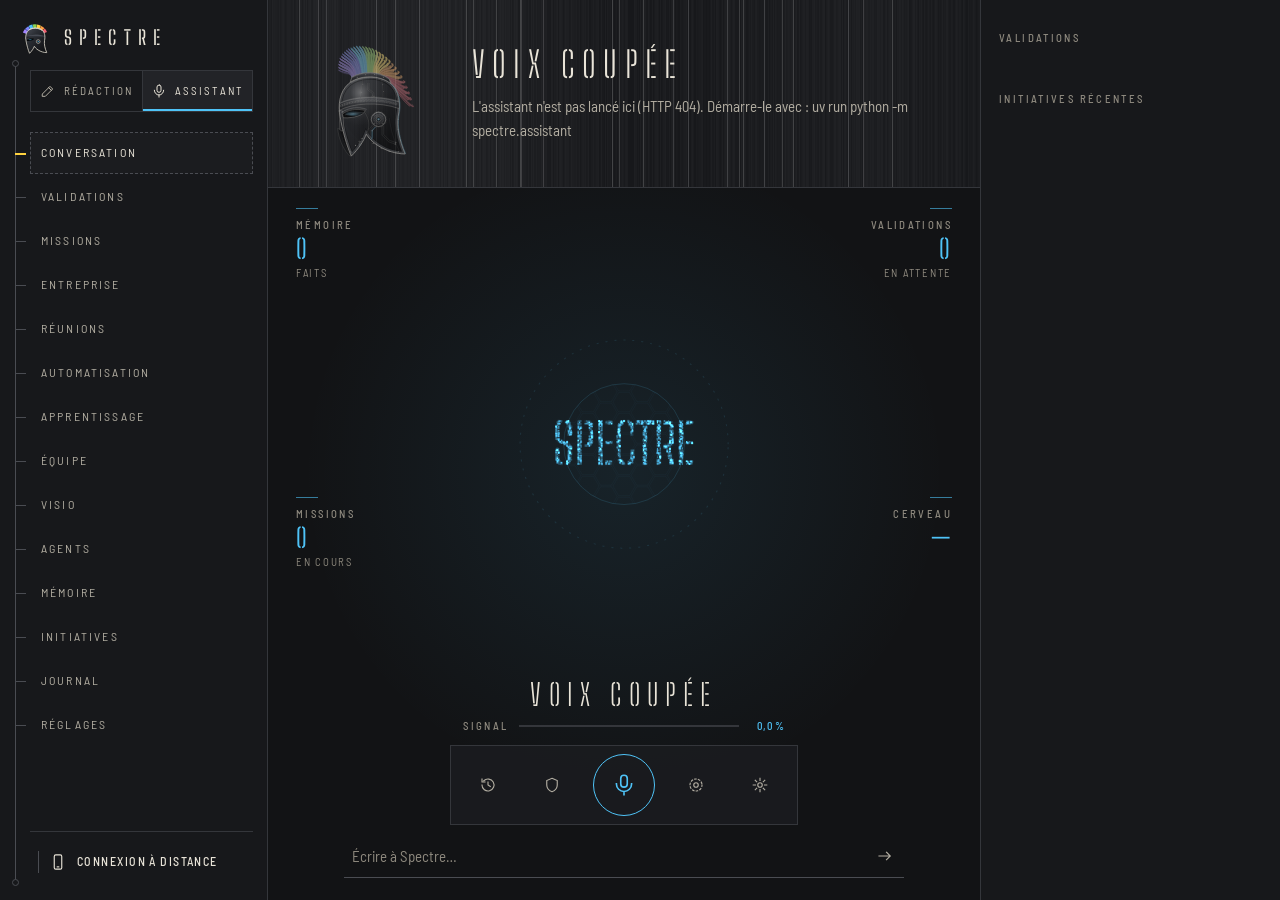
==== src/spectre/web/static/assistant.html @ 42cb7254 "v0.17.0 : l'équipe et sa visio (Octavya, Clarke, Simon, Agent Standup, Laya, GPL 3.0) - Octavya (jur" ====
<!doctype html>
<html lang="fr" data-theme="dark">
<head>
<meta charset="utf-8">
<meta name="viewport" content="width=device-width, initial-scale=1, viewport-fit=cover">
<meta name="color-scheme" content="dark light">
<meta name="theme-color" content="#121315">
<title>Spectre · Assistant</title>
<link rel="icon" href="favicon.svg" type="image/svg+xml">
<link rel="manifest" href="manifest.webmanifest">
<link rel="stylesheet" href="fonts/fonts.css">
<link rel="stylesheet" href="app.css">
<link rel="stylesheet" href="assistant.css">
<link rel="stylesheet" href="team.css">
</head>
<body class="assistant">
<svg width="0" height="0" class="sr-only" aria-hidden="true" focusable="false">
  <defs>
    <symbol id="i-cam" viewBox="0 0 24 24"><path d="M3 8h4l2-3h6l2 3h4v11H3z"/><circle cx="12" cy="13" r="3.5"/></symbol>
    <symbol id="i-mic" viewBox="0 0 24 24"><rect x="9" y="3" width="6" height="11" rx="3"/><path d="M5 11a7 7 0 0 0 14 0M12 18v3"/></symbol>
    <symbol id="i-arrow" viewBox="0 0 24 24"><path d="M4 12h15M14 7l5 5-5 5"/></symbol>
    <symbol id="i-check" viewBox="0 0 24 24"><path d="M5 12l5 5 9-10"/></symbol>
    <symbol id="i-close" viewBox="0 0 24 24"><path d="M6 6l12 12M18 6 6 18"/></symbol>
    <symbol id="i-menu" viewBox="0 0 24 24"><path d="M4 7h16M4 12h16M4 17h10"/></symbol>
    <symbol id="i-shield" viewBox="0 0 24 24"><path d="M12 3l7 3v6c0 4.5-3 7.5-7 9-4-1.5-7-4.5-7-9V6z"/></symbol>
    <symbol id="mark" viewBox="24 20 380 400"><g fill="none" stroke-linecap="butt"><path class="mk-l mk-405" d="M92.3 162.8 A132 132 0 0 1 113.4 128.5" stroke="#a084ff" style="stroke-width:46"/><path class="mk-l mk-436" d="M115.8 125.8 A132 132 0 0 1 147.0 100.3" stroke="#7d86ff" style="stroke-width:46"/><path class="mk-l mk-486 agent-scout" d="M150.2 98.5 A132 132 0 0 1 188.0 84.6" stroke="#4fc3f7" style="stroke-width:46"/><path class="mk-l mk-546 agent-scribe" d="M191.6 83.9 A132 132 0 0 1 231.8 83.2" stroke="#8bd450" style="stroke-width:46"/><path class="mk-l mk-589 agent-warden" d="M235.5 83.8 A132 132 0 0 1 273.8 96.3" stroke="#ffd23f" style="stroke-width:46"/><path class="mk-l mk-615" d="M277.0 98.0 A132 132 0 0 1 309.0 122.4" stroke="#ff9f43" style="stroke-width:46"/><path class="mk-l mk-656" d="M311.6 125.1 A132 132 0 0 1 333.8 158.6" stroke="#ef5f6f" style="stroke-width:46"/></g><defs>
<linearGradient id="mk-steel" x1="0" y1="0" x2="1" y2="1">
  <stop offset="0" stop-color="#4a4e57"/><stop offset=".35" stop-color="#2a2d33"/><stop offset=".75" stop-color="#17181c"/><stop offset="1" stop-color="#0c0d0f"/>
</linearGradient>
<linearGradient id="mk-band" x1="0" y1="0" x2="0" y2="1">
  <stop offset="0" stop-color="#5a5e68"/><stop offset=".5" stop-color="#2c2f36"/><stop offset="1" stop-color="#15161a"/>
</linearGradient>
<radialGradient id="mk-spec" cx=".32" cy=".2" r=".42">
  <stop offset="0" stop-color="#fff" stop-opacity=".55"/><stop offset=".35" stop-color="#fff" stop-opacity=".12"/><stop offset="1" stop-color="#fff" stop-opacity="0"/>
</radialGradient>
<radialGradient id="mk-shade" cx=".78" cy=".78" r=".6">
  <stop offset="0" stop-color="#000" stop-opacity=".55"/><stop offset="1" stop-color="#000" stop-opacity="0"/>
</radialGradient>
<radialGradient id="mk-core" cx=".5" cy=".5" r=".5">
  <stop offset="0" stop-color="#e8fbff"/><stop offset=".3" stop-color="#4fc3f7"/><stop offset="1" stop-color="#4fc3f7" stop-opacity="0"/>
</radialGradient>
<radialGradient id="mk-eyeglow" cx=".42" cy=".55" r=".6">
  <stop offset="0" stop-color="#4fc3f7" stop-opacity=".95"/><stop offset=".6" stop-color="#4fc3f7" stop-opacity=".25"/><stop offset="1" stop-color="#4fc3f7" stop-opacity="0"/>
</radialGradient>
<pattern id="mk-hatch" width="3.6" height="3.6" patternUnits="userSpaceOnUse" patternTransform="rotate(-38)">
  <line x1="0" y1="0" x2="0" y2="3.6" stroke="#000" stroke-width=".9"/>
</pattern>
<filter id="mk-glow" x="-50%" y="-50%" width="200%" height="200%"><feGaussianBlur stdDeviation="2.2" result="b"/><feMerge><feMergeNode in="b"/><feMergeNode in="SourceGraphic"/></feMerge></filter>
<clipPath id="mk-shell"><path d="M150 400 C132 360 116 300 108 252 C100 210 104 160 140 128 C178 96 252 92 296 126 C330 152 336 204 326 250 C320 292 330 340 352 392 C318 392 280 380 252 362 C226 346 214 330 206 318 C196 344 178 372 150 400 Z"/></clipPath>
</defs><path d="M150 400 C132 360 116 300 108 252 C100 210 104 160 140 128 C178 96 252 92 296 126 C330 152 336 204 326 250 C320 292 330 340 352 392 C318 392 280 380 252 362 C226 346 214 330 206 318 C196 344 178 372 150 400 Z" fill="url(#mk-steel)"/><path d="M104 204 C150 178 252 170 332 198 L330 222 C252 194 152 202 106 228 Z" fill="url(#mk-band)"/><path d="M101 236 L108 234 C110 268 116 300 128 338 C134 360 142 384 150 400 C136 380 122 350 112 318 C106 296 102 266 101 236 Z" fill="#050506"/><path d="M116 243 C134 226 172 220 203 229 C194 247 160 258 121 256 Z" fill="#030304"/><ellipse cx="160" cy="241" rx="30" ry="9" fill="url(#mk-eyeglow)"/><circle cx="252" cy="262" r="22" fill="none" stroke="#e9e4d6" stroke-width="6"/><circle cx="252" cy="262" r="7" fill="#4fc3f7"/><path d="M150 400 C132 360 116 300 108 252 C100 210 104 160 140 128 C178 96 252 92 296 126 C330 152 336 204 326 250 C320 292 330 340 352 392 C318 392 280 380 252 362 C226 346 214 330 206 318 C196 344 178 372 150 400 Z" fill="none" stroke="#e9e4d6" stroke-width="9" stroke-linejoin="round"/><path d="M150 120 C190 98 252 98 294 128" fill="none" stroke="#e9e4d6" stroke-width="10" stroke-linecap="round"/></symbol>
    <symbol id="i-edit" viewBox="0 0 24 24"><path d="M4 20h4L19 9l-4-4L4 16zM13 7l4 4"/></symbol>
    <symbol id="i-history" viewBox="0 0 24 24"><path d="M4 12a8 8 0 1 0 2.4-5.7M4 4v4h4M12 8v4l3 2"/></symbol>
    <symbol id="i-brain" viewBox="0 0 24 24"><circle cx="12" cy="12" r="3"/><circle cx="12" cy="12" r="8" stroke-dasharray="2 3"/></symbol>
    <symbol id="i-gear" viewBox="0 0 24 24"><circle cx="12" cy="12" r="3"/><path d="M12 3v3M12 18v3M3 12h3M18 12h3M5.6 5.6l2.1 2.1M16.3 16.3l2.1 2.1M5.6 18.4l2.1-2.1M16.3 7.7l2.1-2.1"/></symbol>
    <symbol id="i-phone" viewBox="0 0 24 24"><rect x="7" y="2.5" width="10" height="19" rx="2"/><path d="M11 18.5h2"/></symbol>
    <symbol id="i-copy" viewBox="0 0 24 24"><rect x="8" y="8" width="12" height="12"/><path d="M16 8V4H4v12h4"/></symbol>
    <symbol id="i-search" viewBox="0 0 24 24"><circle cx="11" cy="11" r="6"/><path d="m20 20-4.5-4.5"/></symbol>
  </defs>
</svg>
<a class="skip" href="#say">Aller à la saisie</a>

<div class="app">
  <aside id="rail" class="rail" aria-label="Navigation de l'assistant">
    <div class="rail-axis" aria-hidden="true"></div>
    <header class="brand">
      <svg class="mark mark-brand" role="img" aria-label="Spectre"><use href="#mark"/></svg>
      <span class="wordmark wordmark-sm" aria-hidden="true">SPECTRE</span>
      <button class="icon-btn rail-close" type="button" data-action="close-drawers" aria-label="Fermer"><svg class="ic"><use href="#i-close"/></svg></button>
    </header>
    <nav class="app-switch" aria-label="Espaces de Spectre">
      <a href="./"><svg class="ic"><use href="#i-edit"/></svg><span>Rédaction</span></a>
      <a href="assistant.html" aria-current="page"><svg class="ic"><use href="#i-mic"/></svg><span>Assistant</span></a>
    </nav>
    <nav class="as-nav" id="as-nav" aria-label="Sections">
      <button type="button" data-view="talk" aria-current="true"><span>Conversation</span></button>
      <button type="button" data-view="approvals"><span>Validations</span><b class="count" id="count-approvals"></b></button>
      <button type="button" data-view="missions"><span>Missions</span><b class="count" id="count-missions"></b></button>
      <button type="button" data-view="company"><span>Entreprise</span><b class="count" id="count-company"></b></button>
      <button type="button" data-view="meetings"><span>Réunions</span><b class="count" id="count-meetings"></b></button>
      <button type="button" data-view="automation"><span>Automatisation</span><b class="count" id="count-automation"></b></button>
      <button type="button" data-view="learning"><span>Apprentissage</span><b class="count" id="count-learning"></b></button>
      <button type="button" data-view="team"><span>Équipe</span><b class="count" id="count-team"></b></button>
      <button type="button" data-view="call"><span>Visio</span></button>
      <button type="button" data-view="agents"><span>Agents</span><b class="count" id="count-agents"></b></button>
      <button type="button" data-view="memory"><span>Mémoire</span><b class="count" id="count-facts"></b></button>
      <button type="button" data-view="initiatives"><span>Initiatives</span><b class="count" id="count-initiatives"></b></button>
      <button type="button" data-view="audit"><span>Journal</span></button>
      <button type="button" data-view="settings"><span>Réglages</span></button>
    </nav>
    <footer class="rail-foot">
      <button class="btn btn-ghost remote-btn" type="button" data-action="remote"><svg class="ic"><use href="#i-phone"/></svg><span>Connexion à distance</span></button>
      <span class="meta" id="brain-model"></span>
    </footer>
  </aside>

  <main class="main" id="main">
    <div class="topbar">
      <button class="icon-btn only-compact" type="button" data-action="open-rail" aria-label="Menu"><svg class="ic"><use href="#i-menu"/></svg></button>
      <span class="topbar-title">Spectre</span>
      <button class="icon-btn remote-btn" type="button" data-action="remote" aria-label="Connexion à distance (téléphone)"><svg class="ic"><use href="#i-phone"/></svg></button>
      <a class="icon-btn" href="./" aria-label="Aller à la rédaction"><svg class="ic"><use href="#i-edit"/></svg></a>
      <button class="icon-btn only-narrow-inspector" type="button" data-action="open-inspector" aria-label="Validations"><svg class="ic"><use href="#i-shield"/></svg></button>
    </div>

    <p class="as-banner" id="power-banner" role="status" hidden></p>
    <p class="as-banner as-banner-off" id="offline-banner" role="alert" hidden>Le PC ne répond plus : il est peut-être en veille, éteint ou sans réseau, ou Tailscale est coupé sur ce téléphone. Spectre se reconnectera tout seul dès que le PC sera joignable.</p>
    <section class="presence" aria-live="polite">
      <div class="continuum" aria-hidden="true"></div>
      <img class="mark mark-presence" id="presence-mark" src="logo.svg" alt="">
      <div class="presence-text">
        <p class="presence-state" id="presence-state">Connexion…</p>
        <p class="presence-detail" id="presence-detail"></p>
      </div>
    </section>

    <section class="as-view orb-view" data-view="talk" id="view-talk">
      <div class="hud" aria-label="État de Spectre">
        <p class="hud-read hud-tl"><span class="label">Mémoire</span><b id="hud-facts">0</b><span class="unit">faits</span></p>
        <p class="hud-read hud-tr"><span class="label">Validations</span><b id="hud-approvals">0</b><span class="unit">en attente</span></p>
        <p class="hud-read hud-bl"><span class="label">Missions</span><b id="hud-missions">0</b><span class="unit">en cours</span></p>
        <p class="hud-read hud-br"><span class="label">Cerveau</span><b id="hud-brain">—</b></p>
      </div>
      <div class="orb-stage">
        <canvas id="orb" aria-hidden="true"></canvas>
      </div>
      <div class="orb-caption" aria-live="polite">
        <p class="orb-state" id="orb-state">Connexion…</p>
        <p class="presence-line" id="presence-line"></p>
        <p class="signal"><span class="label">Signal</span><span class="signal-bar"><i id="signal-fill"></i></span><b id="signal-value">0,0 %</b></p>
        <p class="heard" id="heard"></p>
        <p class="said" id="said"></p>
      </div>
      <video class="cam-preview" id="cam-preview" muted playsinline hidden aria-label="Ce que voit la caméra du téléphone"></video>
      <nav class="dock" aria-label="Commandes">
        <button class="dock-btn" type="button" data-action="history" aria-label="Historique"><svg class="ic"><use href="#i-history"/></svg></button>
        <button class="dock-btn" type="button" data-goto="approvals" aria-label="Validations"><svg class="ic"><use href="#i-shield"/></svg><b class="count" id="dock-approvals"></b></button>
        <button class="dock-btn" type="button" id="cam-btn" data-action="camera" aria-label="Me montrer à Spectre (caméra du téléphone)" aria-pressed="false" hidden><svg class="ic"><use href="#i-cam"/></svg></button>
        <button class="dock-btn dock-mic" type="button" id="talk-btn" data-action="talk" aria-label="Parler à Spectre"><svg class="ic"><use href="#i-mic"/></svg></button>
        <button class="dock-btn" type="button" data-goto="memory" aria-label="Mémoire"><svg class="ic"><use href="#i-brain"/></svg></button>
        <button class="dock-btn" type="button" data-goto="settings" aria-label="Réglages"><svg class="ic"><use href="#i-gear"/></svg></button>
      </nav>
      <form class="orb-say" id="say-form" autocomplete="off">
        <input type="text" id="say" placeholder="Écrire à Spectre…" aria-label="Message à Spectre">
        <button class="icon-btn" type="submit" id="send" aria-label="Envoyer"><svg class="ic"><use href="#i-arrow"/></svg></button>
      </form>
      <aside class="history" id="history" hidden aria-label="Historique de la conversation">
        <header class="history-head">
          <h2 class="label">Historique</h2>
          <button class="icon-btn" type="button" data-action="history" aria-label="Fermer l'historique"><svg class="ic"><use href="#i-close"/></svg></button>
        </header>
        <ol class="transcript" id="transcript"></ol>
      </aside>
    </section>

    <section class="as-view" data-view="approvals" hidden>
      <h2 class="as-h">Actions en attente de ta validation</h2>
      <p class="meta">Spectre demande ton accord pour tout ce qui supprime, remplace, envoie ou touche au système.</p>
      <div id="approvals-full" class="cards"></div>
    </section>

    <section class="as-view" data-view="missions" hidden>
      <h2 class="as-h">Missions</h2>
      <form class="inline-form" id="mission-form" autocomplete="off">
        <input type="text" id="mission-goal" placeholder="Nouvelle mission, ex. « Compare les 3 meilleurs vélos de ville à moins de 800 € »" aria-label="Objectif de la mission">
        <select id="mission-kind" aria-label="Type"><option value="mission">Mission</option><option value="redaction">Rédaction (Scout · Scribe · Warden)</option></select>
        <select id="mission-agent" aria-label="Agent qui exécute la mission"><option value="">Agent : selon les réglages</option></select>
        <button class="btn btn-primary" type="submit">Lancer</button>
      </form>
      <div id="missions" class="cards"></div>
    </section>

    <section class="as-view" data-view="company" hidden>
      <h2 class="as-h">Entreprise</h2>
      <p class="meta">Spectre t’aide à diriger tes entreprises. Chaque département est un poste où tu places un agent ; les tâches du tableau partent en mission avec le brief de leur poste, plusieurs à la fois. Une tâche finie mais pas entièrement vérifiée attend ta validation.</p>
      <div class="co-head">
        <label><span class="label">Entreprise</span><select id="company-select" aria-label="Entreprise"></select></label>
        <label class="co-switch" id="company-autopilot-row" hidden><input type="checkbox" id="company-autopilot"><span>Pilote automatique</span></label>
      </div>
      <form class="ag-form" id="company-form" autocomplete="off">
        <label><span class="label">Nouvelle entreprise</span><input type="text" name="name" maxlength="60" required placeholder="Nom de l’entreprise"></label>
        <label><span class="label">En une phrase</span><input type="text" name="pitch" maxlength="1000" placeholder="ex. SaaS de suivi de minage de cryptomonnaies"></label>
        <div><button class="btn" type="submit">Créer l'entreprise</button></div>
      </form>
      <div id="company-body" hidden>
        <h3 class="as-h as-h-sub">Tableau de bord</h3>
        <div id="saas-status" class="sa-status"></div>
        <div id="saas-tiles" class="sa-tiles"></div>
        <p class="meta" id="company-costs"></p>
        <details class="sa-setup" id="saas-setup">
          <summary>Sources, alertes et rapport</summary>
          <p class="meta">Spectre lit tes chiffres, sans jamais rien modifier : Stripe (une clé restreinte en lecture suffit), Supabase (comptage d’une table), la disponibilité de ton site, la CI GitHub ou n’importe quelle API JSON. Les clés restent sur ce PC, dans ~/.spectre/assistant/.env.</p>
          <form class="ag-form" id="saas-source-form" autocomplete="off">
            <label><span class="label">Type</span><select name="kind" id="saas-kind">
              <option value="uptime">Site (disponibilité)</option><option value="stripe">Stripe</option><option value="supabase">Supabase</option><option value="github">GitHub (CI)</option><option value="http_json">API JSON</option><option value="btc_wallet">Adresse Bitcoin (solde)</option><option value="eth_wallet">Adresse Ethereum (solde)</option><option value="crypto_price">Cours crypto (CoinGecko)</option></select></label>
            <label><span class="label">Nom</span><input type="text" name="name" maxlength="60" placeholder="ex. Site public"></label>
            <label class="ag-wide" data-for="uptime supabase http_json"><span class="label">Adresse</span><input type="url" name="url" placeholder="https://…"></label>
            <label data-for="supabase"><span class="label">Table</span><input type="text" name="table" placeholder="ex. profiles"></label>
            <label data-for="supabase"><span class="label">Colonne de date (facultatif)</span><input type="text" name="date_column" placeholder="ex. created_at"></label>
            <label data-for="github"><span class="label">Dépôt</span><input type="text" name="repo" placeholder="propriétaire/nom"></label>
            <label class="ag-wide" data-for="btc_wallet eth_wallet"><span class="label">Adresse publique (jamais de clé ni de phrase de récupération)</span><input type="text" name="address" placeholder="bc1… ou 0x…"></label>
            <label data-for="crypto_price"><span class="label">Cryptos (identifiants CoinGecko)</span><input type="text" name="coins" value="bitcoin, ethereum"></label>
            <label data-for="crypto_price"><span class="label">Devise</span><input type="text" name="currency" value="eur"></label>
            <label class="ag-wide" data-for="http_json"><span class="label">Champs</span><input type="text" name="fields" placeholder="ex. errors=data.count, users=meta.total"></label>
            <label class="ag-wide" data-for="stripe supabase github http_json"><span class="label">Clé (facultative pour GitHub public et l’API JSON)</span><input type="password" name="key" autocomplete="off" placeholder="rk_… / clé de service / jeton"></label>
            <div><button class="btn btn-primary" type="submit">Ajouter la source</button></div>
          </form>
          <div id="saas-sources" class="cards"></div>
          <form class="inline-form" id="saas-alert-form" autocomplete="off">
            <input type="text" name="metric" required placeholder="Indicateur, ex. churn_rate" aria-label="Indicateur">
            <select name="op" aria-label="Comparaison"><option value=">">&gt;</option><option value=">=">&ge;</option><option value="<">&lt;</option><option value="<=">&le;</option><option value="=">=</option></select>
            <input type="number" name="threshold" step="any" required placeholder="Seuil" aria-label="Seuil">
            <button class="btn" type="submit">Ajouter l'alerte</button>
          </form>
          <div id="saas-alerts" class="sa-alerts"></div>
          <form class="inline-form" id="saas-metric-form" autocomplete="off">
            <input type="text" name="metric" value="marketing_spend_30d" required aria-label="Indicateur saisi à la main">
            <input type="number" name="value" step="any" required placeholder="Valeur, ex. dépenses marketing des 30 derniers jours" aria-label="Valeur">
            <button class="btn" type="submit">Enregistrer le chiffre</button>
          </form>
          <div class="row"><button class="btn" type="button" id="saas-report">Programmer le rapport du lundi 9h</button></div>
        </details>
        <h3 class="as-h as-h-sub">Conseil et expériences</h3>
        <p class="meta">Pour une décision importante, le conseil réunit les départements concernés ; la direction tranche, et la décision est réévaluée plus tard avec les vrais chiffres. Une expérience mesure une idée sur un indicateur, avec un verdict automatique.</p>
        <form class="inline-form" id="board-form" autocomplete="off">
          <input type="text" name="question" required placeholder="Une décision à prendre, ex. « Passer l’offre Pro de 19 € à 29 € ? »" aria-label="Décision à prendre">
          <button class="btn btn-primary" type="submit">Réunir le conseil</button>
        </form>
        <div id="decisions" class="cards"></div>
        <form class="inline-form ex-form" id="experiment-form" autocomplete="off">
          <input type="text" name="hypothesis" required placeholder="Hypothèse, ex. « L’essai de 14 jours augmente les inscriptions »" aria-label="Hypothèse">
          <select name="metric" id="experiment-metric" aria-label="Indicateur"></select>
          <select name="direction" aria-label="Sens attendu"><option value="up">en hausse</option><option value="down">en baisse</option></select>
          <input type="number" name="min_change" value="5" min="1" step="any" aria-label="Variation minimale en %" title="Variation minimale en %">
          <input type="number" name="days" value="14" min="1" max="180" aria-label="Durée en jours" title="Durée en jours">
          <button class="btn" type="submit">Lancer l'expérience</button>
        </form>
        <div id="experiments" class="cards"></div>
        <h3 class="as-h as-h-sub">Développement</h3>
        <p class="meta">Le département technique (l’agent du poste Produit et technique) code dans une branche isolée de ton dépôt, lance les tests, et ne pousse rien : c’est toi qui ouvres la PR.</p>
        <form class="ag-form" id="dev-config" autocomplete="off">
          <label class="ag-wide"><span class="label">Dépôt git sur ce PC</span><input type="text" name="path" required placeholder="ex. C:\Users\moi\mon-saas"></label>
          <label><span class="label">Commande des tests</span><input type="text" name="test_command" required placeholder="ex. uv run pytest -q, npm test"></label>
          <label><span class="label">Branche de base (facultatif)</span><input type="text" name="base_branch" placeholder="la branche actuelle"></label>
          <div><button class="btn" type="submit">Enregistrer le dépôt</button></div>
        </form>
        <p class="meta" id="dev-config-state"></p>
        <form class="inline-form" id="dev-form" autocomplete="off">
          <input type="text" name="request" required placeholder="Un changement, ex. « Ajouter l’export CSV des paiements »" aria-label="Changement à faire">
          <button class="btn btn-primary" type="submit">Confier au département technique</button>
        </form>
        <div id="dev-jobs" class="cards"></div>
        <h3 class="as-h as-h-sub">Organigramme</h3>
        <div id="company-posts" class="co-posts"></div>
        <h3 class="as-h as-h-sub">Faire avancer l'entreprise</h3>
        <form class="inline-form" id="company-plan" autocomplete="off">
          <input type="text" name="objective" placeholder="Un objectif à découper, ex. « Lancer la bêta payante en décembre »" aria-label="Objectif">
          <button class="btn btn-primary" type="submit">Découper en tâches</button>
        </form>
        <form class="inline-form" id="company-task" autocomplete="off">
          <input type="text" name="title" required placeholder="Nouvelle tâche, ex. « Étude des prix des concurrents »" aria-label="Titre de la tâche">
          <select name="department" id="company-task-dept" aria-label="Département"></select>
          <select name="priority" aria-label="Priorité"><option value="1">Urgent</option><option value="2" selected>Normal</option><option value="3">Plus tard</option></select>
          <button class="btn" type="submit">Ajouter</button>
        </form>
        <div class="co-actions"><button class="btn btn-primary" type="button" id="company-start">Lancer les tâches prêtes</button><span class="meta" id="company-capacity"></span></div>
        <div id="company-board" class="co-board"></div>
      </div>
    </section>

    <section class="as-view" data-view="meetings" hidden>
      <h2 class="as-h">Réunions</h2>
      <p class="meta">Spectre écoute la réunion avec le micro du PC et la transcrit sur place, par morceaux de 30 secondes : le son n’est jamais gardé, seul le texte reste, et rien ne quitte le PC. À la fin, il fait le compte rendu ; avec une entreprise, les tâches vont à son tableau et les décisions à son journal. Préviens les participants que tu enregistres.</p>
      <form class="inline-form" id="meeting-form" autocomplete="off">
        <input type="text" name="title" maxlength="200" placeholder="Titre, ex. « Point hebdo produit »" aria-label="Titre de la réunion">
        <select name="company" id="meeting-company" aria-label="Entreprise"><option value="">Sans entreprise</option></select>
        <button class="btn btn-primary" type="submit" id="meeting-toggle">Démarrer l'écoute</button>
      </form>
      <p class="meta mt-live" id="meeting-live" hidden></p>
      <form class="inline-form" id="meeting-upload" autocomplete="off">
        <input type="file" name="file" accept=".wav,audio/wav" aria-label="Enregistrement WAV">
        <button class="btn" type="submit">Transcrire un enregistrement (WAV)</button>
      </form>
      <div id="meetings" class="cards"></div>
    </section>

    <section class="as-view" data-view="automation" hidden>
      <h2 class="as-h">Automatisation</h2>
      <p class="meta">Ce que Spectre fait tout seul à heure fixe, ce que d’autres services lui signalent, et Spectre sur Telegram. Tu peux aussi lui demander : « chaque lundi à 9h, fais le point des ventes ».</p>

      <h3 class="as-h as-h-sub">Routines</h3>
      <form class="ag-form" id="routine-form" autocomplete="off">
        <label><span class="label">Nom</span><input type="text" name="name" maxlength="60" required placeholder="ex. Point des ventes"></label>
        <label><span class="label">Quand</span><input type="text" name="schedule" maxlength="200" required placeholder="ex. chaque lundi à 9h, toutes les 2 heures"></label>
        <label><span class="label">Type</span><select name="kind"><option value="mission">Mission (plan, étapes vérifiées, rapport)</option><option value="question">Question (Spectre répond avec ses outils)</option><option value="rappel">Rappel (le texte, tel quel)</option></select></label>
        <label><span class="label">Agent (facultatif)</span><select name="agent" id="routine-agent"><option value="">Selon les réglages</option></select></label>
        <label class="ag-wide"><span class="label">Ce qu'il faut faire</span><textarea name="prompt" maxlength="4000" rows="2" required placeholder="ex. Résume les ventes de la semaine et les signaux à surveiller."></textarea></label>
        <div><button class="btn btn-primary" type="submit">Programmer</button></div>
      </form>
      <div id="routines" class="cards"></div>

      <h3 class="as-h as-h-sub">Webhooks</h3>
      <p class="meta">Une adresse que GitHub, Stripe ou un autre service appelle quand il se passe quelque chose ; chaque appel est signé avec un secret, sinon il est refusé. Pour Stripe et GitHub, ce chemin doit être joignable depuis Internet : Tailscale Funnel sur le port 8443, jamais sur 443 (voir le README).</p>
      <form class="ag-form" id="webhook-form" autocomplete="off">
        <label><span class="label">Nom</span><input type="text" name="name" maxlength="40" required placeholder="ex. stripe-ventes"></label>
        <label><span class="label">Source</span><select name="source"><option value="github">GitHub</option><option value="stripe">Stripe</option><option value="generic">Autre (signature HMAC)</option></select></label>
        <label><span class="label">Que faire</span><select name="action"><option value="notify">Me prévenir (sans modèle)</option><option value="mission">Lancer une mission</option></select></label>
        <label><span class="label">Événements suivis (facultatif)</span><input type="text" name="events" placeholder="ex. invoice.payment_failed, workflow_run"></label>
        <label class="ag-wide"><span class="label">Consigne de la mission</span><input type="text" name="instructions" maxlength="4000" placeholder="ex. Analyse l'échec de paiement et prépare un brouillon de relance."></label>
        <label class="ag-wide" id="webhook-secret-row" hidden><span class="label">Secret de signature Stripe</span><input type="password" name="secret" placeholder="whsec_…" autocomplete="off"></label>
        <div><button class="btn btn-primary" type="submit">Créer le webhook</button></div>
      </form>
      <div id="webhook-created" class="card wh-created" hidden></div>
      <div id="webhooks" class="cards"></div>

      <h3 class="as-h as-h-sub">Notifications de cet appareil</h3>
      <div class="card tg-card" id="push-card">
        <p>Reçois les alertes, les comptes rendus et les validations en notification native, sur ce téléphone ou ce PC, même Spectre fermé. Les messages sont chiffrés pour cet appareil ; aucun service tiers ne les lit.</p>
        <p class="meta" id="push-state"></p>
        <div class="row">
          <button class="btn btn-primary" type="button" id="push-on">Activer sur cet appareil</button>
          <button class="btn" type="button" id="push-test">Envoyer un test</button>
          <button class="btn btn-ghost" type="button" id="push-off">Désactiver ici</button>
        </div>
      </div>

      <h3 class="as-h as-h-sub">Telegram</h3>
      <div id="telegram" class="card tg-card"></div>
    </section>

    <section class="as-view" data-view="learning" hidden>
      <h2 class="as-h">Apprentissage</h2>
      <p class="meta">Après chaque mission réussie, Spectre se relit et peut te proposer une compétence : une méthode réutilisable (étapes, vérifications, pièges). Tu peux aussi lui en apprendre une : « retiens comment on prépare un devis ». Rien n’est enregistré sans ton accord ; les compétences inutilisées vieillissent puis sont archivées, jamais supprimées.</p>
      <form class="inline-form" id="search-form" autocomplete="off">
        <input type="search" name="q" placeholder="Retrouver une conversation, ex. « prix bêta »" aria-label="Chercher dans les conversations">
        <button class="btn" type="submit">Chercher</button>
      </form>
      <div id="search-results" class="cards"></div>
      <h3 class="as-h as-h-sub">À valider</h3>
      <div id="proposals" class="cards"></div>
      <h3 class="as-h as-h-sub">Compétences apprises</h3>
      <div id="skills" class="cards"></div>
      <h3 class="as-h as-h-sub">Archivées</h3>
      <div id="skills-archived" class="cards"></div>
    </section>

    <section class="as-view" data-view="team" hidden>
      <h2 class="as-h">L'équipe</h2>
      <p class="meta">Chaque agent, son département, l'outil et le modèle sur lesquels il travaille (les deux se changent ici), sa voix dans la visio, son dossier et ce qu'il coûte. Un agent passé sur un autre moteur garde son nom et sa spécialité.</p>
      <label class="tm-mode"><span class="label">Style des portraits</span>
        <select id="team-art">
          <option value="manga">Manga</option>
          <option value="realiste">Réaliste</option>
        </select></label>
      <label class="tm-mode"><span class="label">Voix de la visio</span>
        <select id="team-voice-mode">
          <option value="auto">Automatique : voix naturelles du navigateur s'il en a, sinon celles de Spectre</option>
          <option value="navigateur">Voix du navigateur (naturelles, Edge ou Android)</option>
          <option value="spectre">Voix de Spectre (locales, sans Internet)</option>
        </select></label>
      <div id="team" class="tm-grid"></div>
      <dialog id="team-detail" class="tm-dialog"></dialog>
    </section>

    <section class="as-view call-view" data-view="call" hidden>
      <div id="call"></div>
      <dialog id="call-recap" class="tm-dialog"></dialog>
    </section>

    <section class="as-view" data-view="agents" hidden>
      <h2 class="as-h">Les agents de Spectre</h2>
      <p class="meta">Spectre dirige ; ses sous-agents exécutent et vérifient les missions. Il confie d'office le multimédia à Kyra et la cybersécurité à Syfer.</p>
      <div id="agents" class="ag-grid"></div>
      <h3 class="as-h as-h-sub">Moteurs</h3>
      <p class="meta">Chaque rôle tourne sur le moteur (LLM) de ton choix : Claude sur ton abonnement (opus, sonnet, haiku), ChatGPT, Mistral, un modèle local (LM Studio, Ollama : gratuit, rien ne quitte le PC) ou un service en ligne avec ta clé (OpenRouter, Groq, Gemini…), noté fournisseur:modèle. Si un moteur échoue ou atteint sa limite, Spectre passe aux moteurs de secours, dans l’ordre. Dans la conversation, tape /model ; pour un modèle absent des listes, /model fournisseur:modèle.</p>
      <form class="ag-form" id="engine-form" autocomplete="off"></form>
      <div id="providers" class="ag-grid"></div>
      <h3 class="as-h as-h-sub">Dossiers et coûts</h3>
      <p class="meta">Chaque agent se construit un dossier : étapes vérifiées ou ratées, tâches que tu valides ou renvoies, actions refusées, missions annulées. Confirmé, il peut travailler seul sous pilote automatique ; expert, il remplace ou supprime des fichiers sans te demander (toujours annulable). Envoyer, payer ou installer demande toujours ton accord. S’il se trompe, il perd ces droits.</p>
      <div id="trust" class="ag-grid"></div>
      <p class="meta" id="costs-global"></p>
      <h3 class="as-h as-h-sub">Agents créés</h3>
      <p class="meta">Spectre crée un agent quand tu le lui demandes, et c’est toi qui lui donnes son nom : s’il ne le connaît pas, il te le demande. Tu peux aussi le créer ici. Spectre lui confie ensuite les missions de son domaine.</p>
      <form class="ag-form" id="agent-form" autocomplete="off">
        <label><span class="label">Nom</span><input type="text" name="name" maxlength="30" required placeholder="Le nom que tu lui donnes"></label>
        <label><span class="label">Moteur</span><select name="engine" id="agent-engine"></select></label>
        <label class="ag-wide"><span class="label">Rôle</span><input type="text" name="role" maxlength="300" required placeholder="ex. Recettes, menus de la semaine et liste de courses"></label>
        <label class="ag-wide"><span class="label">Consignes (facultatif)</span><textarea name="instructions" maxlength="4000" rows="3" placeholder="ex. Cuisine de saison, budget serré, pas de porc."></textarea></label>
        <div class="ag-wide ag-look"><span class="label">Apparence</span>
          <div class="ag-look-row"><div id="agent-look-preview" class="tm-face"></div>
            <button class="btn" type="button" id="agent-look-edit"><span>Choisir son apparence</span></button>
            <button class="btn btn-ghost" type="button" id="agent-photo-pick"><span>Mettre une photo</span></button>
            <input type="file" id="agent-photo" accept="image/png,image/jpeg,image/webp" hidden>
            <span class="help" id="agent-photo-name"></span></div></div>
        <div><button class="btn btn-primary" type="submit">Créer l'agent</button></div>
      </form>
      <div id="agents-created" class="ag-grid"></div>
      <dialog id="agent-look" class="tm-dialog"></dialog>
      <h3 class="as-h as-h-sub">Rédaction</h3>
      <p class="meta">La chaîne qui écrit les textes soignés : recherche, rédaction, contrôle.</p>
      <div id="agents-redaction" class="ag-grid"></div>
    </section>

    <section class="as-view" data-view="memory" hidden>
      <h2 class="as-h">Ce que Spectre sait de toi</h2>
      <label class="search"><svg class="ic"><use href="#i-search"/></svg><input type="search" id="memory-q" placeholder="Chercher dans la mémoire…"></label>
      <div id="facts" class="facts"></div>
    </section>

    <section class="as-view" data-view="initiatives" hidden>
      <h2 class="as-h">Initiatives</h2>
      <p class="meta">Rappels, briefing du matin, rapport de la nuit, missions terminées.</p>
      <div id="initiatives" class="cards"></div>
    </section>

    <section class="as-view" data-view="audit" hidden>
      <h2 class="as-h">Journal des actions</h2>
      <p class="meta">Chaque action passe par le portail : niveau de risque, catégorie, décision.</p>
      <div id="audit" class="audit"></div>
    </section>

    <section class="as-view" data-view="settings" hidden>
      <h2 class="as-h">Réglages de l'assistant</h2>
      <form id="settings-form" class="settings-grid" autocomplete="off"></form>
      <section class="faces-panel" aria-labelledby="faces-title">
        <h3 class="as-h" id="faces-title">Visages connus</h3>
        <p class="meta">Spectre ne reconnaît que les personnes enregistrées ici, avec leur accord. Il ne garde aucune photo : seulement une empreinte numérique (128 nombres), sur ce PC, effaçable à tout moment.</p>
        <form class="inline-form" id="face-form" autocomplete="off">
          <input type="text" id="face-name" placeholder="Prénom de la personne devant la caméra" aria-label="Prénom">
          <button class="btn btn-primary" type="submit" id="face-enroll">Enregistrer ce visage</button>
        </form>
        <div id="faces" class="facts"></div>
      </section>
    </section>
  </main>

  <aside id="inspector" class="inspector" aria-label="Validations">
    <header class="inspector-head">
      <h2 class="label">Validations</h2>
      <button class="icon-btn inspector-close" type="button" data-action="close-drawers" aria-label="Fermer"><svg class="ic"><use href="#i-close"/></svg></button>
    </header>
    <div id="approvals" class="cards"></div>
    <h2 class="label insp-sub">Initiatives récentes</h2>
    <div id="initiatives-side" class="cards"></div>
  </aside>
  <div class="scrim" data-action="close-drawers" hidden></div>
</div>
<dialog id="remote" class="remote" aria-labelledby="remote-title">
  <form method="dialog" class="remote-inner">
    <header class="remote-head">
      <h2 id="remote-title" class="label">Connexion à distance</h2>
      <button class="icon-btn" value="close" aria-label="Fermer"><svg class="ic"><use href="#i-close"/></svg></button>
    </header>
    <div class="remote-body">
      <div class="remote-qr" id="remote-qr" aria-hidden="true"></div>
      <div class="remote-info">
        <p class="remote-hint" id="remote-hint">Vérification de Tailscale…</p>
        <dl class="sys-list" id="remote-checks"></dl>
        <p class="remote-url" id="remote-url-row" hidden><a id="remote-url" target="_blank" rel="noopener"></a>
          <button class="icon-btn" type="button" id="remote-copy" aria-label="Copier le lien"><svg class="ic"><use href="#i-copy"/></svg></button></p>
        <button class="btn btn-primary" type="button" id="remote-enable" hidden><span>Activer l'accès à distance</span></button>
        <p class="meta" id="remote-launcher" hidden>Spectre fermé sur le PC ? Le téléphone t'envoie au lanceur, qui reste allumé : <a id="remote-launcher-url" target="_blank" rel="noopener"></a> — ton mot de passe, puis « Lancer Spectre ». Garde ce lien en favori.</p>
        <p class="meta">Sur le téléphone : Tailscale allumé, puis scanne le QR code avec l'appareil photo et connecte-toi avec ton mot de passe. Ajoute la page à l'écran d'accueil pour lancer Spectre comme une appli. Rien n'est ouvert sur Internet : seul ton tailnet y accède.</p>
      </div>
    </div>
  </form>
</dialog>
<div id="toasts" class="toasts" aria-live="polite"></div>
<script src="assistant.js" type="module"></script>
</body>
</html>
---- src/spectre/web/static/fonts/fonts.css ----
/* Self-hosted fonts (SIL Open Font License 1.1): Big Shoulders Stencil, Barlow Semi Condensed. */
@font-face{font-family:'Barlow Semi Condensed';font-style:normal;font-weight:300;font-display:swap;src:url('barlow-semi-condensed-300-latin-ext.woff2') format('woff2');unicode-range:U+0100-02BA, U+02BD-02C5, U+02C7-02CC, U+02CE-02D7, U+02DD-02FF, U+0304, U+0308, U+0329, U+1D00-1DBF, U+1E00-1E9F, U+1EF2-1EFF, U+2020, U+20A0-20AB, U+20AD-20C4, U+2113, U+2C60-2C7F, U+A720-A7FF;}
@font-face{font-family:'Barlow Semi Condensed';font-style:normal;font-weight:300;font-display:swap;src:url('barlow-semi-condensed-300-latin.woff2') format('woff2');unicode-range:U+0000-00FF, U+0131, U+0152-0153, U+02BB-02BC, U+02C6, U+02DA, U+02DC, U+0304, U+0308, U+0329, U+2000-206F, U+20AC, U+2122, U+2191, U+2193, U+2212, U+2215, U+FEFF, U+FFFD;}
@font-face{font-family:'Barlow Semi Condensed';font-style:normal;font-weight:400;font-display:swap;src:url('barlow-semi-condensed-400-latin-ext.woff2') format('woff2');unicode-range:U+0100-02BA, U+02BD-02C5, U+02C7-02CC, U+02CE-02D7, U+02DD-02FF, U+0304, U+0308, U+0329, U+1D00-1DBF, U+1E00-1E9F, U+1EF2-1EFF, U+2020, U+20A0-20AB, U+20AD-20C4, U+2113, U+2C60-2C7F, U+A720-A7FF;}
@font-face{font-family:'Barlow Semi Condensed';font-style:normal;font-weight:400;font-display:swap;src:url('barlow-semi-condensed-400-latin.woff2') format('woff2');unicode-range:U+0000-00FF, U+0131, U+0152-0153, U+02BB-02BC, U+02C6, U+02DA, U+02DC, U+0304, U+0308, U+0329, U+2000-206F, U+20AC, U+2122, U+2191, U+2193, U+2212, U+2215, U+FEFF, U+FFFD;}
@font-face{font-family:'Barlow Semi Condensed';font-style:normal;font-weight:500;font-display:swap;src:url('barlow-semi-condensed-500-latin-ext.woff2') format('woff2');unicode-range:U+0100-02BA, U+02BD-02C5, U+02C7-02CC, U+02CE-02D7, U+02DD-02FF, U+0304, U+0308, U+0329, U+1D00-1DBF, U+1E00-1E9F, U+1EF2-1EFF, U+2020, U+20A0-20AB, U+20AD-20C4, U+2113, U+2C60-2C7F, U+A720-A7FF;}
@font-face{font-family:'Barlow Semi Condensed';font-style:normal;font-weight:500;font-display:swap;src:url('barlow-semi-condensed-500-latin.woff2') format('woff2');unicode-range:U+0000-00FF, U+0131, U+0152-0153, U+02BB-02BC, U+02C6, U+02DA, U+02DC, U+0304, U+0308, U+0329, U+2000-206F, U+20AC, U+2122, U+2191, U+2193, U+2212, U+2215, U+FEFF, U+FFFD;}
@font-face{font-family:'Barlow Semi Condensed';font-style:normal;font-weight:600;font-display:swap;src:url('barlow-semi-condensed-600-latin-ext.woff2') format('woff2');unicode-range:U+0100-02BA, U+02BD-02C5, U+02C7-02CC, U+02CE-02D7, U+02DD-02FF, U+0304, U+0308, U+0329, U+1D00-1DBF, U+1E00-1E9F, U+1EF2-1EFF, U+2020, U+20A0-20AB, U+20AD-20C4, U+2113, U+2C60-2C7F, U+A720-A7FF;}
@font-face{font-family:'Barlow Semi Condensed';font-style:normal;font-weight:600;font-display:swap;src:url('barlow-semi-condensed-600-latin.woff2') format('woff2');unicode-range:U+0000-00FF, U+0131, U+0152-0153, U+02BB-02BC, U+02C6, U+02DA, U+02DC, U+0304, U+0308, U+0329, U+2000-206F, U+20AC, U+2122, U+2191, U+2193, U+2212, U+2215, U+FEFF, U+FFFD;}
@font-face{font-family:'Big Shoulders Stencil';font-style:normal;font-weight:100 900;font-display:swap;src:url('big-shoulders-stencil-100-900-latin-ext.woff2') format('woff2');unicode-range:U+0100-02BA, U+02BD-02C5, U+02C7-02CC, U+02CE-02D7, U+02DD-02FF, U+0304, U+0308, U+0329, U+1D00-1DBF, U+1E00-1E9F, U+1EF2-1EFF, U+2020, U+20A0-20AB, U+20AD-20C4, U+2113, U+2C60-2C7F, U+A720-A7FF;}
@font-face{font-family:'Big Shoulders Stencil';font-style:normal;font-weight:100 900;font-display:swap;src:url('big-shoulders-stencil-100-900-latin.woff2') format('woff2');unicode-range:U+0000-00FF, U+0131, U+0152-0153, U+02BB-02BC, U+02C6, U+02DA, U+02DC, U+0304, U+0308, U+0329, U+2000-206F, U+20AC, U+2122, U+2191, U+2193, U+2212, U+2215, U+FEFF, U+FFFD;}
---- src/spectre/web/static/app.css ----
/* Spectre — emission-line rail.
   Charcoal continuum, bone type, colour only as hairline emission lines at real wavelengths.
   Agent state is the line's form: dashed pending, solid live, half truncated, struck failed,
   doubled when a fallback model answered. */

:root {
  --ground: #121315;
  --continuum: #17181b;
  --plate: #1b1c1f;
  --plate-2: #222327;
  --hair: #34363b;
  --hair-2: #4a4c52;
  --bone: #e9e4d8;
  --ash: #b3aea2;
  --dim: #8f8a7f;
  --l405: #a084ff;
  --l436: #7d86ff;
  --l486: #4fc3f7;
  --l546: #8bd450;
  --l589: #ffd23f;
  --l615: #ff9f43;
  --l656: #ef5f6f;
  --scout: var(--l486);
  --scribe: var(--l546);
  --warden: var(--l589);
  --danger: var(--l656);
  --select: rgb(255 210 63 / 0.28);
  --shadow: 0 6px 14px -6px rgb(0 0 0 / 0.55);
  --font-ui: "Barlow Semi Condensed", "Barlow", "Segoe UI", system-ui, sans-serif;
  --font-mark: "Big Shoulders Stencil", "Barlow Semi Condensed", sans-serif;
  --track-label: 0.22em;
  --spring: cubic-bezier(0.34, 1.56, 0.64, 1);
  --out: cubic-bezier(0.16, 1, 0.3, 1);
  --rail-w: 268px;
  --insp-w: 300px;
  --base: 15px;
  color-scheme: dark;
}

:root[data-theme="light"] {
  --ground: #e9e5da;
  --continuum: #e2ddd0;
  --plate: #f5f2ea;
  --plate-2: #ece8de;
  --hair: #c9c3b4;
  --hair-2: #a9a291;
  --bone: #1a1b1e;
  --ash: #4f4c45;
  --dim: #6b675e;
  --l405: #6a3fd9;
  --l436: #3c4cc7;
  --l486: #0a679f;
  --l546: #3a7d1c;
  --l589: #7f5f00;
  --l615: #b85a00;
  --l656: #c0283f;
  --select: rgb(155 116 0 / 0.22);
  --shadow: 0 6px 14px -6px rgb(40 32 10 / 0.28);
  color-scheme: light;
}

:root[data-font="small"] { --base: 13.5px; }
:root[data-font="large"] { --base: 17px; }

*, *::before, *::after { box-sizing: border-box; }
html { font-size: var(--base); -webkit-text-size-adjust: 100%; }
body {
  margin: 0;
  min-height: 100dvh;
  background: var(--ground);
  color: var(--bone);
  font: 400 1rem/1.6 var(--font-ui);
  font-variant-numeric: tabular-nums;
  -webkit-font-smoothing: antialiased;
}
::selection { background: var(--select); color: var(--bone); }
:focus-visible { outline: 1px dashed var(--l589); outline-offset: 3px; }
* { scrollbar-width: thin; scrollbar-color: var(--hair-2) transparent; }
::-webkit-scrollbar { width: 8px; height: 8px; }
::-webkit-scrollbar-thumb { background: var(--hair); }
::-webkit-scrollbar-thumb:hover { background: var(--hair-2); }
::-webkit-scrollbar-track { background: transparent; }
button, input, select, textarea { font: inherit; color: inherit; }
[hidden] { display: none !important; }
.sr-only { position: absolute; width: 1px; height: 1px; overflow: hidden; clip-path: inset(50%); }
.skip { position: absolute; left: 12px; top: -60px; z-index: 50; padding: 8px 14px; background: var(--plate); border: 1px dashed var(--l589); }
.skip:focus { top: 12px; }
a { color: var(--l486); text-underline-offset: 3px; }

.ic { width: 18px; height: 18px; flex: none; fill: none; stroke: currentColor; stroke-width: 1.5; stroke-linecap: square; }
.label {
  font-size: 0.72rem;
  font-weight: 500;
  letter-spacing: var(--track-label);
  text-transform: uppercase;
  color: var(--dim);
}
.meta { font-size: 0.8rem; color: var(--dim); letter-spacing: 0.04em; }
kbd {
  font: 500 0.74rem/1 var(--font-ui);
  letter-spacing: 0.1em;
  padding: 3px 5px;
  border: 1px solid var(--hair);
  color: var(--dim);
}

/* ---------- Mark (logo) ---------------------------------------------------------------- */
.mark { display: block; overflow: visible; }
img.mark { object-fit: contain; }
.mk-l { stroke-width: 4.6; fill: none; }
.mk-405 { stroke: var(--l405); }
.mk-436 { stroke: var(--l436); }
.mk-486 { stroke: var(--l486); }
.mk-546 { stroke: var(--l546); }
.mk-589 { stroke: var(--l589); stroke-width: 2; }
.mk-615 { stroke: var(--l615); }
.mk-656 { stroke: var(--l656); }
.mark-brand { width: 34px; height: 34px; }
.mark-login { width: 96px; height: 96px; margin: 0 auto 8px; }
.mark-hero { width: clamp(140px, 20vw, 210px); height: clamp(148px, 21vw, 221px); }

/* Landing: the helmet rises into place (its crest then draws itself, inside logo.svg). */
.mark .mk-l { transform-box: fill-box; transform-origin: 50% 100%; }
img.mark-hero, img.mark-login { animation: mk-land 1.1s var(--spring) both; }
@keyframes mk-land {
  0% { transform: translateY(14px) scale(0.94); opacity: 0; }
  100% { transform: none; opacity: 1; }
}
@media (prefers-reduced-motion: reduce) { img.mark-hero, img.mark-login { animation: none; } }

/* The brand mark mirrors the pipeline: one geometry for logo and progress. */
.mark-brand .mk-l { transition: opacity 0.4s var(--out); }
body.running .mark-brand .mk-l:not([class*="agent-"]) { opacity: 0.25; }
body.running .mark-brand [class*="agent-"] { opacity: 0.35; stroke-dasharray: 2 2; }
body[data-live="scout"] .mark-brand .agent-scout,
body[data-live="scribe"] .mark-brand .agent-scribe,
body[data-live="warden"] .mark-brand .agent-warden { opacity: 1; stroke-dasharray: none; animation: mk-live 0.9s ease-in-out infinite; }
body[data-done~="scout"] .mark-brand .agent-scout,
body[data-done~="scribe"] .mark-brand .agent-scribe { opacity: 1; stroke-dasharray: none; }
@keyframes mk-live { 50% { opacity: 0.45; } }

/* ---------- Wordmark: Big Shoulders Stencil, wide-tracked; stencil breaks read as spectral gaps */
.wordmark {
  --wm-track: 0.42em;
  margin: 0;
  font: 200 clamp(2.6rem, 7vw, 5.2rem)/0.9 var(--font-mark);
  letter-spacing: var(--wm-track);
  margin-right: calc(var(--wm-track) * -1);
  color: var(--bone);
  text-transform: uppercase;
}
.wordmark-sm { font-size: 1.32rem; font-weight: 400; letter-spacing: 0.36em; }
.wordmark-hero span, .login .wordmark span { display: inline-block; animation: wm-resolve 1.4s var(--out) 0.25s both; }
/* Three offset exposures (Scout cyan, Warden sodium, error red) converge into one sharp word. */
@keyframes wm-resolve {
  0% { letter-spacing: 0.9em; text-shadow: -9px 0 var(--l486), 9px 0 var(--l656), 0 -4px var(--l589); }
  100% { letter-spacing: var(--wm-track); text-shadow: 0 0 transparent, 0 0 transparent, 0 0 transparent; }
}
.wordmark-hero { position: relative; font-weight: 200; }
.wordmark-hero::after {
  /* calibration rail under the wordmark with the three agent ticks */
  content: "";
  display: block;
  height: 9px;
  margin: 22px auto 0;
  width: 78%;
  background:
    linear-gradient(var(--scout), var(--scout)) 31% 0 / 1px 9px no-repeat,
    linear-gradient(var(--scribe), var(--scribe)) 50% 0 / 1px 9px no-repeat,
    linear-gradient(var(--warden), var(--warden)) 59% 0 / 1px 9px no-repeat,
    linear-gradient(var(--warden), var(--warden)) calc(59% + 3px) 0 / 1px 9px no-repeat,
    linear-gradient(var(--hair-2), var(--hair-2)) 0 100% / 100% 1px no-repeat;
  animation: rail-draw 1.2s var(--out) 0.7s both;
}
@keyframes rail-draw { from { clip-path: inset(0 62% 0 0); } to { clip-path: inset(0 0 0 0); } }

/* ---------- Buttons and controls ------------------------------------------------------- */
.btn {
  position: relative;
  display: inline-flex;
  align-items: center;
  gap: 10px;
  min-height: 40px;
  padding: 0 16px 0 18px;
  border: 1px solid var(--hair-2);
  background: transparent;
  color: var(--bone);
  font-weight: 500;
  font-size: 0.8rem;
  letter-spacing: var(--track-label);
  text-transform: uppercase;
  cursor: pointer;
  transition: border-color 0.2s, background-color 0.2s, color 0.2s;
}
.btn::before {
  /* the emission tick every primary control carries */
  content: "";
  position: absolute;
  left: 7px;
  top: 8px;
  bottom: 8px;
  width: 1px;
  background: var(--tick, var(--hair-2));
}
.btn:hover { border-color: var(--bone); }
.btn:active, .btn[aria-pressed="true"] { border-style: dashed; }
.btn:disabled { opacity: 0.45; cursor: not-allowed; }
.btn-primary { --tick: var(--l546); }
.btn-primary:hover { background: color-mix(in srgb, var(--l546) 10%, transparent); }
.btn-danger { --tick: var(--danger); color: var(--danger); border-color: color-mix(in srgb, var(--danger) 55%, transparent); }
.btn-ghost { border-color: transparent; }
.btn-ghost:hover { border-color: var(--hair-2); }
.btn-wide { width: 100%; justify-content: flex-start; }
.btn-wide kbd { margin-left: auto; }
.icon-btn {
  display: inline-grid;
  place-items: center;
  width: 38px;
  height: 38px;
  border: 1px solid transparent;
  background: none;
  color: var(--ash);
  cursor: pointer;
}
.icon-btn:hover { color: var(--bone); border-color: var(--hair-2); }
.icon-btn[aria-pressed="true"] { color: var(--l589); border: 1px dashed var(--l589); }
.chip {
  min-height: 32px;
  padding: 0 12px;
  border: 1px solid var(--hair);
  background: none;
  color: var(--ash);
  font-size: 0.76rem;
  letter-spacing: 0.16em;
  text-transform: uppercase;
  cursor: pointer;
}
.chip[aria-pressed="true"] { border-style: dashed; border-color: var(--l589); color: var(--bone); }
.chip:hover { color: var(--bone); }
select, input[type="text"], input[type="search"], input[type="password"], input[type="number"], textarea {
  background: var(--plate);
  border: 1px solid var(--hair);
  border-radius: 0;
  color: var(--bone);
  caret-color: var(--l589);
}
select { min-height: 36px; padding: 0 10px; }
input::placeholder, textarea::placeholder { color: var(--dim); opacity: 1; }
select:focus-visible, input:focus-visible, textarea:focus-visible { outline: none; border: 1px dashed var(--l589); }
.badge {
  padding: 3px 9px;
  border: 1px dashed var(--l589);
  color: var(--l589);
  font-size: 0.74rem;
  letter-spacing: 0.2em;
  text-transform: uppercase;
}
.switch { display: inline-flex; align-items: center; gap: 10px; cursor: pointer; min-height: 40px; }
.switch input { position: absolute; opacity: 0; width: 1px; height: 1px; }
.switch-track { position: relative; width: 34px; height: 16px; border: 1px solid var(--hair-2); }
.switch-track::after {
  content: "";
  position: absolute;
  top: 2px;
  left: 3px;
  width: 1px;
  height: 10px;
  background: var(--dim);
  transition: transform 0.35s var(--spring), background 0.2s, box-shadow 0.2s;
}
.switch input:checked + .switch-track { border-color: var(--l589); }
.switch input:checked + .switch-track::after { transform: translateX(25px); background: var(--l589); box-shadow: 3px 0 0 var(--l589); }
.switch input:focus-visible + .switch-track { outline: 1px dashed var(--l589); outline-offset: 3px; }

/* ---------- Layout --------------------------------------------------------------------- */
.app {
  overflow-x: clip; /* off-canvas drawers must not widen the page */
  display: grid;
  grid-template-columns: var(--rail-w) minmax(0, 1fr) var(--insp-w);
  min-height: 100dvh;
}
.main { min-width: 0; display: flex; flex-direction: column; }

/* ---------- Rail ----------------------------------------------------------------------- */
.rail {
  position: sticky;
  top: 0;
  height: 100dvh;
  display: flex;
  flex-direction: column;
  gap: 12px;
  padding: 18px 14px 12px 30px;
  background: var(--continuum);
  border-right: 1px solid var(--hair);
  /* a short window or a phone: the whole rail scrolls, nothing is cut off */
  overflow-x: hidden;
  overflow-y: auto;
  overscroll-behavior: contain;
  -webkit-overflow-scrolling: touch;
  scrollbar-width: thin;
  scrollbar-color: var(--hair-2) transparent;
}
.rail > * { flex-shrink: 0; }
.rail > .run-list { flex: 1 1 0; min-height: 180px; }  /* its own scroll; the rail scrolls below that */
.rail-foot { margin-top: auto; }
.rail-axis {
  /* the off-centre calibrated rail every plate registers against */
  position: absolute;
  left: 15px;
  top: 64px;
  bottom: 18px;
  width: 1px;
  background: var(--hair-2);
}
.rail-axis::before, .rail-axis::after {
  content: "";
  position: absolute;
  left: -3px;
  width: 7px;
  height: 7px;
  border: 1px solid var(--hair-2);
  border-radius: 50%;
  background: var(--continuum);
}
.rail-axis::before { top: -4px; }
.rail-axis::after { bottom: -4px; }
.brand { display: flex; align-items: center; gap: 12px; min-height: 40px; margin-left: -12px; }
.rail-close { margin-left: auto; display: none; }
/* Switch between the two spaces: writing (Scout, Scribe, Warden) and the voice assistant. */
.app-switch { display: grid; grid-template-columns: 1fr 1fr; border: 1px solid var(--hair); }
.app-switch a {
  display: flex;
  align-items: center;
  justify-content: center;
  gap: 8px;
  min-height: 40px;
  color: var(--ash);
  font-size: 0.74rem;
  letter-spacing: 0.18em;
  text-transform: uppercase;
  text-decoration: none;
}
.app-switch a + a { border-left: 1px solid var(--hair); }
.app-switch .ic { width: 16px; height: 16px; }
.app-switch a:hover, .app-switch a:focus-visible { color: var(--bone); background: var(--plate); }
.app-switch a[aria-current="page"] { color: var(--bone); background: var(--plate-2); box-shadow: inset 0 -2px 0 var(--l486); }
.search { position: relative; display: flex; align-items: center; }
.search .ic { position: absolute; left: 10px; width: 16px; height: 16px; color: var(--dim); }
.search input { width: 100%; min-height: 38px; padding: 0 10px 0 34px; }
.rail-filters { display: flex; gap: 8px; }
.rail-filters select { flex: 1; min-width: 0; }
.run-list { flex: 1; overflow-y: auto; margin: 0 -8px 0 -16px; padding: 4px 8px 12px 16px; }
.run-group { margin: 14px 0 6px; }
.run {
  position: relative;
  display: grid;
  grid-template-columns: auto minmax(0, 1fr) auto;
  align-items: baseline;
  gap: 2px 10px;
  width: 100%;
  min-height: 44px;
  padding: 7px 36px 7px 10px;
  border: 1px solid transparent;
  background: none;
  text-align: left;
  cursor: pointer;
  color: var(--ash);
}
.run::before {
  /* the run's tick on the rail: form encodes status */
  content: "";
  position: absolute;
  left: -16px;
  top: 50%;
  width: 11px;
  height: 1px;
  background: var(--tick, var(--hair-2));
}
.run[data-status="done"] { --tick: var(--l546); }
.run[data-status="error"] { --tick: var(--danger); }
.run[data-status="running"] { --tick: var(--l589); }
.run[data-status="running"]::before { animation: tick-live 0.9s ease-in-out infinite; }
.run[data-status="cancelled"]::before { background: none; border-top: 1px dashed var(--dim); }
@keyframes tick-live { 50% { opacity: 0.3; } }
.run:hover { color: var(--bone); border-color: var(--hair); }
.run[aria-current="true"] { color: var(--bone); border: 1px dashed var(--hair-2); background: var(--plate); }
.run[aria-current="true"]::before { width: 14px; left: -16px; height: 2px; }
.run-no { font-size: 0.76rem; letter-spacing: 0.12em; color: var(--dim); }
.run-title { overflow: hidden; text-overflow: ellipsis; white-space: nowrap; }
.run-cost { font-size: 0.76rem; color: var(--dim); white-space: nowrap; }
.run-cost .mag { --c: var(--l589); margin-right: 5px; }
.run-sub { grid-column: 2 / 4; display: flex; gap: 6px; flex-wrap: wrap; font-size: 0.76rem; color: var(--dim); }
.run-sub .tag { color: var(--l486); }
.run-pin { width: 13px; height: 13px; margin-right: 4px; vertical-align: -1px; color: var(--l589); }
.run-more { position: absolute; right: 2px; top: 50%; translate: 0 -50%; opacity: 0; width: 30px; height: 30px; }
.run:hover .run-more, .run:focus-within .run-more, .run[aria-current="true"] .run-more { opacity: 1; }
.run-empty { padding: 18px 4px; color: var(--dim); font-size: 0.85rem; }
.rail-foot { display: flex; flex-wrap: wrap; align-items: center; gap: 6px; padding-top: 10px; border-top: 1px solid var(--hair); }
.rail-foot .meta { margin-left: auto; }

/* ---------- Topbar --------------------------------------------------------------------- */
.topbar { display: none; align-items: center; gap: 10px; min-height: 52px; padding: 6px 14px; border-bottom: 1px solid var(--hair); }
.mark-top { width: 26px; height: 26px; flex: none; }
.topbar-title.wordmark { font-size: 1.15rem; line-height: 1; }
.topbar-title { flex: 1; overflow: hidden; text-overflow: ellipsis; white-space: nowrap; font-size: 0.85rem; letter-spacing: 0.14em; text-transform: uppercase; color: var(--ash); }
.only-compact, .only-narrow-inspector { display: none; }

/* ---------- Spectrogram ---------------------------------------------------------------- */
.spectro {
  --x0: 430;
  --x1: 665;
  position: relative;
  height: 188px;
  margin: 0;
  border-bottom: 1px solid var(--hair);
  overflow: hidden;
  background: var(--continuum);
}
.continuum, .continuum canvas { position: absolute; inset: 0; width: 100%; height: 100%; }
.axis { position: absolute; left: 0; right: 0; bottom: 0; height: 28px; border-top: 1px solid var(--hair-2); }
.axis span {
  position: absolute;
  left: calc((var(--nm) - var(--x0)) / (var(--x1) - var(--x0)) * 100%);
  top: 0;
  transform: translateX(-50%);
  padding-top: 7px;
  font-size: 0.74rem;
  letter-spacing: 0.1em;
  color: var(--dim);
}
.axis span::before { content: ""; position: absolute; left: 50%; top: 0; width: 1px; height: 5px; background: var(--hair-2); }
.axis-unit { position: absolute; left: 14px; top: 7px; font-style: normal; font-size: 0.74rem; letter-spacing: 0.2em; color: var(--dim); text-transform: uppercase; }
.agents { list-style: none; margin: 0; padding: 0; position: absolute; inset: 0 0 28px; }
.agent {
  --c: var(--scout);
  position: absolute;
  top: 0;
  bottom: 0;
  left: calc((var(--nm) - var(--x0)) / (var(--x1) - var(--x0)) * 100%);
  width: 0;
}
.agent[data-agent="scribe"] { --c: var(--scribe); }
.agent[data-agent="warden"] { --c: var(--warden); }
.eline {
  position: absolute;
  left: 0;
  bottom: 0;
  width: 1.5px;
  height: 100%;
  background: var(--c);
  transform-origin: 50% 100%;
  transition: transform 0.55s var(--spring), opacity 0.4s, box-shadow 0.4s;
}
.agent-tag {
  position: absolute;
  top: 14px;
  left: 12px;
  display: grid;
  gap: 1px;
  width: max-content;
  max-width: 30vw;
  white-space: nowrap;
}
.agent-tag b { font-weight: 500; font-size: 0.82rem; letter-spacing: 0.26em; text-transform: uppercase; color: var(--bone); }
.agent-model { font-size: 0.76rem; letter-spacing: 0.06em; color: var(--dim); }
.agent-status { font-size: 0.76rem; letter-spacing: 0.06em; color: var(--c); }
/* states as line form */
.agent[data-state="idle"] .eline {
  background: repeating-linear-gradient(to top, var(--c) 0 6px, transparent 6px 11px);
  opacity: 0.55;
  transform: scaleY(0.62);
}
.agent[data-state="idle"] .agent-status { color: var(--dim); }
.agent[data-state="live"] .eline {
  opacity: 1;
  transform: scaleY(1);
  box-shadow: 0 0 10px 1px color-mix(in srgb, var(--c) 70%, transparent), 0 0 34px 6px color-mix(in srgb, var(--c) 22%, transparent);
  animation: eline-live 1.4s ease-in-out infinite;
}
@keyframes eline-live { 50% { opacity: 0.72; } }
.agent[data-state="done"] .eline { opacity: 1; transform: scaleY(1); box-shadow: 0 0 8px color-mix(in srgb, var(--c) 45%, transparent); }
.agent[data-state="truncated"] .eline { opacity: 1; transform: scaleY(0.5); }
.agent[data-state="fallback"] .eline { opacity: 1; transform: scaleY(1); box-shadow: 4px 0 0 var(--c); }
.agent[data-state="error"] { --c: var(--danger); }
.agent[data-state="error"] .eline { opacity: 1; transform: scaleY(1); }
.agent[data-state="error"] .eline::after { content: ""; position: absolute; left: -9px; top: 46%; width: 19px; height: 1px; background: var(--danger); transform: rotate(-35deg); }
.agent[data-state="cancelled"] .eline { background: repeating-linear-gradient(to top, var(--c) 0 3px, transparent 3px 7px); opacity: 0.8; transform: scaleY(1); }

/* ---------- Composer ------------------------------------------------------------------- */
.composer { padding: 16px clamp(16px, 3vw, 36px) 14px; border-bottom: 1px solid var(--hair); background: var(--ground); }
.composer-field { position: relative; }
.composer textarea {
  display: block;
  width: 100%;
  min-height: 64px;
  max-height: 42vh;
  padding: 14px 16px;
  resize: none;
  line-height: 1.55;
  font-size: 1.05rem;
}
.composer-bar { display: flex; flex-wrap: wrap; align-items: center; gap: 8px 14px; margin-top: 10px; }
.select-inline { display: inline-flex; align-items: center; gap: 10px; }
.spacer { flex: 1; }
.slash-menu {
  position: absolute;
  left: 0;
  bottom: calc(100% + 6px);
  z-index: 20;
  min-width: 280px;
  margin: 0;
  padding: 6px;
  list-style: none;
  background: var(--plate-2);
  border: 1px solid var(--hair-2);
  box-shadow: var(--shadow);
}
.slash-menu li { display: flex; gap: 14px; padding: 8px 10px; cursor: pointer; }
.slash-menu li b { min-width: 96px; font-weight: 500; color: var(--l589); }
.slash-menu li span { color: var(--ash); }
.slash-menu li[aria-selected="true"] { outline: 1px dashed var(--l589); }

/* ---------- Plate ---------------------------------------------------------------------- */
.plate { flex: 1; padding: clamp(18px, 3vw, 40px) clamp(16px, 3vw, 36px) 64px; }
.empty { display: grid; justify-items: center; gap: 22px; padding: clamp(24px, 6vh, 72px) 0; text-align: center; }
.empty-lede { max-width: 46ch; margin: 6px 0 0; color: var(--ash); font-size: 1.05rem; }
.suggestions { display: flex; flex-wrap: wrap; justify-content: center; gap: 10px; max-width: 760px; }
.suggestion {
  min-height: 40px;
  padding: 8px 16px;
  border: 1px solid var(--hair);
  background: none;
  color: var(--ash);
  text-align: left;
  cursor: pointer;
}
.suggestion:hover { color: var(--bone); border-color: var(--hair-2); border-style: dashed; }
.plate-view { max-width: 84ch; margin: 0 auto; }
.plate-head { display: flex; flex-wrap: wrap; align-items: flex-start; justify-content: space-between; gap: 12px 24px; margin-bottom: 18px; }
.plate-id { min-width: 0; display: grid; gap: 4px; }
.plate-title { margin: 0; font-weight: 500; font-size: 1.55rem; line-height: 1.2; letter-spacing: 0.01em; text-wrap: balance; cursor: text; }
.plate-title[contenteditable="true"] { outline: 1px dashed var(--l589); outline-offset: 4px; }
.plate-actions { display: flex; gap: 2px; }
.tabs { display: flex; gap: 2px; overflow-x: auto; overflow-y: hidden; scrollbar-width: none; border-bottom: 1px solid var(--hair); }
.tabs::-webkit-scrollbar { display: none; }
.tabs [role="tab"] {
  position: relative;
  min-height: 42px;
  padding: 0 14px;
  border: 0;
  background: none;
  color: var(--dim);
  font-size: 0.76rem;
  letter-spacing: 0.2em;
  text-transform: uppercase;
  white-space: nowrap;
  cursor: pointer;
}
.tabs [role="tab"]:hover { color: var(--bone); }
.tabs [role="tab"][aria-selected="true"] { color: var(--bone); }
.tabs [role="tab"][aria-selected="true"]::after { content: ""; position: absolute; left: 10px; right: 10px; bottom: -1px; height: 2px; background: var(--l589); }
.tabs [role="tab"][data-live="true"]::before { content: ""; position: absolute; right: 3px; top: 13px; width: 1px; height: 14px; background: var(--l589); }
.alert { margin: 16px 0 0; padding: 12px 16px; border: 1px solid color-mix(in srgb, var(--danger) 60%, transparent); color: var(--bone); }
.alert[data-kind="warn"] { border-color: color-mix(in srgb, var(--l589) 60%, transparent); }
.plate-body.prose { max-width: none; }
.plate-body > * { max-width: 60ch; } /* ~70 characters per line in this condensed face */
.plate-body { margin-top: 22px; padding: clamp(18px, 3vw, 34px); background: var(--plate); border: 1px solid var(--hair); min-height: 220px; }
.plate-body:focus-visible { outline-offset: -1px; }
.caret::after { content: ""; display: inline-block; width: 1px; height: 1.1em; margin-left: 2px; vertical-align: -0.15em; background: var(--l589); animation: tick-live 0.8s steps(1) infinite; }
.prose { max-width: 72ch; font-size: 1.06rem; line-height: 1.72; overflow-wrap: anywhere; }
.prose > :first-child { margin-top: 0; }
.prose h1, .prose h2, .prose h3 { line-height: 1.2; font-weight: 600; margin: 1.8em 0 0.6em; text-wrap: balance; }
.prose h1 { font-size: 1.6rem; }
.prose h2 { font-size: 1.25rem; }
.prose h3 { font-size: 1.08rem; }
.prose p { margin: 0 0 1em; }
.prose ul, .prose ol { padding-left: 1.4em; margin: 0 0 1em; }
.prose code { padding: 1px 5px; background: var(--plate-2); font-size: 0.92em; }
.prose pre { position: relative; padding: 14px 16px; background: var(--ground); border: 1px solid var(--hair); overflow-x: auto; }
.prose pre code { background: none; padding: 0; }
.prose blockquote { margin: 0 0 1em; padding-left: 14px; border-left: 1px solid var(--hair-2); color: var(--ash); }
.prose strong { font-weight: 600; color: var(--bone); }
.prose del { color: var(--danger); text-decoration-thickness: 1px; }
.prose ins { color: var(--l546); text-decoration: none; border-bottom: 1px dashed var(--l546); }
.diff-li { margin-bottom: 0.4em; }
.diff-legend { display: flex; gap: 18px; margin-bottom: 16px; font-size: 0.78rem; color: var(--dim); }
.raw { white-space: pre-wrap; font-size: 0.86rem; color: var(--ash); }
.placeholder-note { color: var(--dim); }

/* ---------- Inspector ------------------------------------------------------------------ */
.inspector {
  position: sticky;
  top: 0;
  height: 100dvh;
  overflow-y: auto;
  padding: 18px 18px 24px;
  background: var(--continuum);
  border-left: 1px solid var(--hair);
}
.inspector-head { display: flex; align-items: center; justify-content: space-between; min-height: 40px; margin-bottom: 8px; }
.inspector-close { display: none; }
.m-agent { --c: var(--scout); position: relative; padding: 14px 0 14px 18px; border-bottom: 1px solid var(--hair); }
.m-agent[data-agent="scribe"] { --c: var(--scribe); }
.m-agent[data-agent="warden"] { --c: var(--warden); }
.m-agent::before { content: ""; position: absolute; left: 0; top: 16px; bottom: 16px; width: 1.5px; background: var(--c); }
.m-agent[data-fallback="true"]::before { box-shadow: 4px 0 0 var(--c); }
.m-agent[data-state="idle"]::before { background: repeating-linear-gradient(to bottom, var(--c) 0 4px, transparent 4px 8px); opacity: 0.6; }
.m-agent[data-truncated="true"]::before { bottom: 50%; }
.m-name { display: flex; justify-content: space-between; align-items: baseline; gap: 8px; }
.m-name b { font-weight: 500; letter-spacing: 0.22em; text-transform: uppercase; font-size: 0.8rem; }
.m-model { font-size: 0.76rem; color: var(--dim); }
.m-note { font-size: 0.74rem; color: var(--l589); }
.m-grid { display: grid; grid-template-columns: repeat(3, minmax(0, 1fr)); gap: 6px; margin-top: 10px; }
.m-grid dt { font-size: 0.74rem; letter-spacing: 0.18em; text-transform: uppercase; color: var(--dim); }
.m-grid dd { margin: 0; font-size: 1rem; }
.mag { display: inline-block; vertical-align: middle; margin-right: 6px; border-radius: 50%; background: var(--c, var(--bone)); }
.m-total { padding: 16px 0 6px; display: flex; justify-content: space-between; align-items: baseline; }
.m-total strong { font: 300 1.9rem/1 var(--font-ui); letter-spacing: 0.02em; }
.m-facts { margin: 14px 0 0; display: grid; grid-template-columns: auto 1fr; gap: 6px 12px; font-size: 0.82rem; }
.m-facts dt { color: var(--dim); }
.m-facts dd { margin: 0; color: var(--ash); text-align: right; overflow-wrap: anywhere; }
.m-explain { margin-top: 18px; font-size: 0.8rem; color: var(--dim); }

/* ---------- Login ---------------------------------------------------------------------- */
.login { min-height: 100dvh; display: grid; place-items: center; padding: 24px; }
.login-plate { width: min(420px, 100%); display: grid; gap: 18px; justify-items: stretch; text-align: center; padding: 40px 32px; border: 1px solid var(--hair); background: var(--plate); }
.login .wordmark { font-size: 2.6rem; margin-bottom: 8px; }
.field { display: grid; gap: 6px; text-align: left; }
.field input, .field select { min-height: 42px; padding: 0 12px; }
.form-error { min-height: 1.2em; margin: 0; color: var(--danger); font-size: 0.86rem; }
.login .btn { justify-content: center; }

/* ---------- Sheet (settings), palette, menu, toasts ------------------------------------ */
dialog { color: var(--bone); padding: 0; border: 1px solid var(--hair-2); background: var(--plate); box-shadow: var(--shadow); }
dialog::backdrop { background: rgb(8 8 10 / 0.6); }
.sheet { width: min(640px, 100vw); height: 100dvh; max-height: none; margin: 0 0 0 auto; border-width: 0 0 0 1px; }
.sheet[open] { animation: sheet-in 0.45s var(--out); }
@keyframes sheet-in { from { transform: translateX(40px); opacity: 0; } }
.sheet-inner { display: flex; flex-direction: column; height: 100%; }
.sheet-head { display: flex; justify-content: space-between; align-items: center; padding: 16px 20px 6px; }
.sheet .tabs { padding: 0 12px; }
.sheet-body { flex: 1; overflow-y: auto; padding: 20px; display: grid; align-content: start; gap: 18px; }
.set-row { display: grid; grid-template-columns: minmax(0, 1fr) auto; align-items: center; gap: 6px 16px; padding-bottom: 16px; border-bottom: 1px solid var(--hair); }
.set-row p { grid-column: 1 / -1; margin: 0; font-size: 0.82rem; color: var(--dim); }
.set-row .set-label { font-weight: 500; }
.seg { display: inline-flex; border: 1px solid var(--hair-2); }
.seg button { min-height: 34px; padding: 0 12px; border: 0; background: none; color: var(--ash); font-size: 0.74rem; letter-spacing: 0.14em; text-transform: uppercase; cursor: pointer; }
.seg button + button { border-left: 1px solid var(--hair-2); }
.seg button[aria-pressed="true"] { color: var(--bone); outline: 1px dashed var(--l589); outline-offset: -4px; }
.preset-card { padding: 16px; border: 1px solid var(--hair); display: grid; gap: 12px; }
.preset-card h3 { margin: 0; font-size: 1rem; font-weight: 500; display: flex; justify-content: space-between; align-items: center; }
.preset-grid { display: grid; grid-template-columns: repeat(3, minmax(0, 1fr)); gap: 12px; }
.preset-agent { display: grid; gap: 6px; }
.preset-agent input, .preset-agent select { min-height: 34px; padding: 0 8px; width: 100%; }
.preset-agent .label { color: var(--c); }
.sys-list { display: grid; grid-template-columns: auto 1fr; gap: 10px 18px; margin: 0; }
.sys-list dt { color: var(--dim); }
.sys-list dd { margin: 0; overflow-wrap: anywhere; }
.ok { color: var(--l546); }
.ko { color: var(--danger); }
.palette { width: min(620px, 94vw); margin: 12vh auto auto; }
.palette[open] { animation: pal-in 0.3s var(--out); }
@keyframes pal-in { from { transform: translateY(-8px); opacity: 0; } }
.palette-inner { padding: 12px; }
.search-lg input { min-height: 46px; font-size: 1.05rem; }
.palette-list { list-style: none; margin: 8px 0 0; padding: 0; max-height: 50vh; overflow-y: auto; }
.palette-list li { display: flex; justify-content: space-between; gap: 12px; padding: 10px 12px; cursor: pointer; color: var(--ash); }
.palette-list li[aria-selected="true"] { color: var(--bone); outline: 1px dashed var(--l589); outline-offset: -2px; }
.palette-list li small { color: var(--dim); letter-spacing: 0.1em; }
.menu { position: fixed; z-index: 40; min-width: 210px; padding: 6px; background: var(--plate-2); border: 1px solid var(--hair-2); box-shadow: var(--shadow); }
.menu button { display: flex; align-items: center; gap: 10px; width: 100%; min-height: 40px; padding: 0 12px; border: 0; background: none; color: var(--ash); text-align: left; cursor: pointer; }
.menu button:hover, .menu button:focus-visible { color: var(--bone); outline: 1px dashed var(--hair-2); outline-offset: -2px; }
.menu button.danger { color: var(--danger); }
.menu hr { border: 0; border-top: 1px solid var(--hair); margin: 4px 0; }
.toasts { position: fixed; z-index: 60; right: 18px; bottom: 18px; display: grid; gap: 8px; max-width: min(420px, calc(100vw - 36px)); }
.toast { position: relative; padding: 12px 16px 12px 20px; background: var(--plate-2); border: 1px solid var(--hair-2); box-shadow: var(--shadow); animation: toast-in 0.4s var(--out); }
.toast::before { content: ""; position: absolute; left: 8px; top: 10px; bottom: 10px; width: 1px; background: var(--tick, var(--l546)); }
.toast[data-kind="error"] { --tick: var(--danger); }
.toast[data-kind="warn"] { --tick: var(--l589); }
@keyframes toast-in { from { transform: translateY(10px); opacity: 0; } }
.scrim { position: fixed; inset: 0; z-index: 25; background: rgb(8 8 10 / 0.55); }

/* ---------- Voice button: talk to the assistant from the writing app ---------------------- */
.voice-fab {
  --lvl: 0;
  position: fixed;
  z-index: 40;
  right: calc(var(--insp-w) + 24px);
  bottom: 24px;
  display: flex;
  align-items: center;
  gap: 10px;
  min-height: 52px;
  padding: 0 18px 0 8px;
  border: 1px solid var(--hair-2);
  border-radius: 999px;
  background: color-mix(in oklab, var(--plate-2) 92%, transparent);
  color: var(--bone);
  font: 500 0.82rem/1 var(--font-ui);
  letter-spacing: 0.16em;
  text-transform: uppercase;
  box-shadow: var(--shadow);
  cursor: pointer;
}
.voice-fab[hidden] { display: none; }
.voice-fab .ic { position: relative; width: 20px; height: 20px; margin-left: 10px; color: var(--l486); }
.voice-ring {
  position: absolute;
  left: 8px;
  width: 36px;
  height: 36px;
  border: 1.5px solid var(--l486);
  border-radius: 50%;
  opacity: 0.5;
  transform: scale(calc(1 + var(--lvl) * 0.45));
  transition: transform 0.08s linear;
}
.voice-fab:hover, .voice-fab:focus-visible { border-color: var(--l486); }
.voice-fab[data-voice="listening"] .voice-ring { opacity: 1; box-shadow: 0 0 14px color-mix(in oklab, var(--l486) 55%, transparent); }
.voice-fab[data-voice="thinking"] .voice-ring { border-color: var(--l589); border-style: dashed; animation: fab-spin 1.6s linear infinite; }
.voice-fab[data-voice="speaking"] .voice-ring { opacity: 1; }
.voice-fab[data-voice="off"] { opacity: 0.7; }
@keyframes fab-spin { to { transform: rotate(360deg); } }
@media (prefers-reduced-motion: reduce) { .voice-ring { transition: none; animation: none !important; } }

/* ---------- Responsive ----------------------------------------------------------------- */
/* Laptop / landscape tablet: inspector becomes a drawer. */
@media (max-width: 1279px) {
  .app { grid-template-columns: var(--rail-w) minmax(0, 1fr); }
  .topbar { display: flex; }
  .only-narrow-inspector { display: inline-grid; }
  .inspector {
    position: fixed;
    z-index: 30;
    right: 0;
    width: min(var(--insp-w), 90vw);
    transform: translateX(105%);
    transition: transform 0.45s var(--out);
    box-shadow: var(--shadow);
  }
  .inspector-close { display: inline-grid; }
  .voice-fab { right: 18px; }
  body.inspector-open .inspector { transform: none; }
}
/* Portrait tablet and phone: one column, the rail is a drawer, the composer docks at the bottom. */
@media (max-width: 899px) {
  .app { grid-template-columns: minmax(0, 1fr); }
  .only-compact { display: inline-grid; }
  .rail {
    position: fixed;
    z-index: 30;
    left: 0;
    width: min(var(--rail-w), 86vw);
    transform: translateX(-105%);
    transition: transform 0.45s var(--out);
    box-shadow: var(--shadow);
    padding-top: max(18px, env(safe-area-inset-top));
  }
  .rail-close { display: inline-grid; }
  body.rail-open .rail { transform: none; }
  .topbar { position: sticky; top: 0; z-index: 10; background: var(--ground); padding-top: max(6px, env(safe-area-inset-top)); }
  .spectro { height: 150px; }
  .agent-tag { top: 10px; }
  .agent-model { display: none; }
  .main { min-height: 100dvh; }
  .plate { order: 2; padding-bottom: 24px; }
  .composer {
    order: 3;
    position: sticky;
    bottom: 0;
    z-index: 9;
    border-top: 1px solid var(--hair);
    border-bottom: 0;
    padding: 10px 12px max(10px, env(safe-area-inset-bottom));
  }
  .composer textarea { min-height: 52px; font-size: 1rem; }
  /* on a phone the floating button covered the page and made the PC listen, not the phone;
     the header icon already leads to the assistant */
  .voice-fab { display: none; }
  /* one microphone only: the header one opens the assistant; for dictation the phone keyboard
     has its own */
  #mic-btn { display: none; }
  .composer .select-inline .label { display: none; }
  .btn { min-height: 44px; }
  .icon-btn { width: 44px; height: 44px; }
  .sheet { width: 100vw; }
  .preset-grid { grid-template-columns: minmax(0, 1fr); }
}
@media (max-width: 520px) {
  .spectro { height: 160px; }
  /* tags step down the plate so neighbouring lines never collide; a continuum mat keeps them legible */
  .agent-tag { padding: 2px 6px 3px; background: var(--continuum); }
  /* one row per tag: no tag can overlap another, whatever the width */
  .agent[data-agent="scout"] .agent-tag { top: 6px; }
  .agent[data-agent="scribe"] .agent-tag { top: 47px; }
  .agent[data-agent="warden"] .agent-tag { top: 88px; left: auto; right: 8px; text-align: right; }
  .agent-tag b { font-size: 0.74rem; letter-spacing: 0.18em; }
  .agent-status { font-size: 0.74rem; }
  .switch .label { display: none; }
  .composer-bar { flex-wrap: nowrap; }
  /* the row never overflows: only the preset menu gives way (up to 128 px, « Qualité max »
     fits when there is room), the send button always stays whole */
  .composer-bar > * { flex-shrink: 0; }
  .composer-bar .select-inline { flex: 0 1 128px; min-width: 64px; }
  .composer-bar .select-inline select { width: 100%; min-width: 0; }
  .composer-bar .icon-btn { width: 40px; }
  .axis-unit { display: none; }
  .composer-bar .btn { padding: 0 12px 0 16px; letter-spacing: 0.14em; }
  .axis span:nth-child(even) { display: none; }
  .composer-bar { gap: 6px 8px; }
  #char-count { display: none; }
  .plate-head { flex-direction: column; }
  .plate-title { font-size: 1.3rem; }
  .plate-body { padding: 16px; }
  .wordmark { --wm-track: 0.3em; }
}
@media (max-width: 380px) {
  .composer-bar .btn .ic { display: none; }  /* « Exposer » alone on the narrowest phones */
  .composer-bar .btn { padding: 0 14px; }
}
@media (hover: none) {
  .run-more { opacity: 1; }
}
@media (prefers-reduced-motion: reduce) {
  *, *::before, *::after { animation-duration: 0.001ms !important; animation-iteration-count: 1 !important; transition-duration: 0.001ms !important; }
}
---- src/spectre/web/static/assistant.css ----
/* Spectre assistant: same emission-line world as the writing app (app.css), plus the presence
   band (the mark reacts to the voice state), the transcript, approval cards and memory facts. */

.assistant .app { grid-template-columns: var(--rail-w) minmax(0, 1fr) var(--insp-w); }

/* ---- navigation in the rail ---- */
.as-nav { display: grid; gap: 2px; margin-top: 8px; }
.as-nav button {
  position: relative;
  display: flex;
  align-items: center;
  justify-content: space-between;
  min-height: 42px;
  padding: 0 10px;
  border: 1px solid transparent;
  background: none;
  color: var(--ash);
  font-size: 0.8rem;
  letter-spacing: 0.18em;
  text-transform: uppercase;
  text-align: left;
  cursor: pointer;
}
.as-nav button::before { content: ""; position: absolute; left: -16px; top: 50%; width: 11px; height: 1px; background: var(--hair-2); }
.as-nav button:hover { color: var(--bone); border-color: var(--hair); }
.as-nav button[aria-current="true"] { color: var(--bone); border: 1px dashed var(--hair-2); background: var(--plate); }
.as-nav button[aria-current="true"]::before { background: var(--l589); height: 2px; }
.count { font-weight: 500; font-size: 0.76rem; letter-spacing: 0.04em; color: var(--l589); }
.count:empty { display: none; }

/* ---- presence band: the mark is Spectre's face ---- */
.presence {
  position: relative;
  display: flex;
  align-items: center;
  gap: clamp(16px, 3vw, 36px);
  min-height: 188px;
  padding: 20px clamp(16px, 3vw, 36px);
  border-bottom: 1px solid var(--hair);
  overflow: hidden;
  background: var(--continuum);
}
.presence .continuum { position: absolute; inset: 0; opacity: 0.9; }
.mark-presence { position: relative; width: 132px; height: 132px; flex: none; transition: opacity 0.4s var(--out), transform 0.5s var(--spring); }
.presence-text { position: relative; min-width: 0; }
.presence-state { margin: 0; font: 200 clamp(1.6rem, 3.4vw, 2.4rem)/1.1 var(--font-mark); letter-spacing: 0.2em; text-transform: uppercase; }
.presence-detail { margin: 10px 0 0; max-width: 60ch; color: var(--ash); font-size: 1rem; }
.presence-detail:empty { display: none; }
/* state as the helmet's light: dim asleep, leaning in to listen, breathing as it thinks */
body[data-voice="sleeping"] .mark-presence, body[data-voice="off"] .mark-presence { opacity: 0.55; filter: saturate(0.6); }
body[data-voice="listening"] .mark-presence { transform: scale(1.05); filter: drop-shadow(0 0 14px color-mix(in oklab, var(--l486) 45%, transparent)); }
body[data-voice="thinking"] .mark-presence { animation: as-think 1.2s ease-in-out infinite; }
@keyframes as-think { 50% { filter: drop-shadow(0 0 10px color-mix(in oklab, var(--l589) 45%, transparent)); } }
body[data-voice="speaking"] .mark-presence { animation: as-speak 0.5s ease-in-out infinite alternate; }
@keyframes as-speak { from { transform: scale(1); } to { transform: scale(1.03); } }
@media (prefers-reduced-motion: reduce) { .mark-presence { animation: none !important; } }

/* ---- views ---- */
.as-view { flex: 1; padding: clamp(18px, 3vw, 36px) clamp(16px, 3vw, 36px) 32px; }
.as-h { margin: 0 0 6px; font-weight: 500; font-size: 1.35rem; text-wrap: balance; }
.as-view > .meta { margin: 0 0 18px; }

.transcript { flex: 1; list-style: none; margin: 0; padding: 0; display: grid; align-content: start; gap: 14px; max-width: 76ch; }
.transcript li { position: relative; padding: 2px 0 2px 18px; }
.transcript li::before { content: ""; position: absolute; left: 0; top: 6px; bottom: 6px; width: 1.5px; background: var(--hair-2); }
.transcript li[data-role="spectre"]::before { background: var(--l589); }
.transcript li[data-error="true"]::before { background: var(--danger); }
.transcript .who { display: block; font-size: 0.74rem; letter-spacing: 0.22em; text-transform: uppercase; color: var(--dim); }
.transcript .what { white-space: pre-wrap; overflow-wrap: anywhere; }
.transcript li[data-role="spectre"] .what { color: var(--bone); }
.transcript li[data-role="user"] .what { color: var(--ash); }
.transcript .empty-note { color: var(--dim); }
.as-composer { margin: 0 calc(-1 * clamp(16px, 3vw, 36px)); border-top: 1px solid var(--hair); border-bottom: 0; position: sticky; bottom: 0; }
.as-composer textarea { min-height: 48px; }
#talk-btn[aria-pressed="true"] { border-style: dashed; color: var(--l589); }

/* ---- cards (approvals, missions, initiatives) ---- */
.cards { display: grid; gap: 10px; }
.card { position: relative; padding: 14px 14px 14px 20px; border: 1px solid var(--hair); background: var(--plate); }
.card::before { content: ""; position: absolute; left: 8px; top: 14px; bottom: 14px; width: 1.5px; background: var(--tick, var(--hair-2)); }
.card[data-level="3"], .card[data-level="4"], .card[data-level="5"] { --tick: var(--danger); }
.card[data-level="2"] { --tick: var(--l589); }
.card[data-status="done"] { --tick: var(--l546); }
.card[data-status="failed"] { --tick: var(--danger); }
.card[data-status="running"], .card[data-status="queued"] { --tick: var(--l486); }
.card h3 { margin: 0 0 4px; font-size: 1rem; font-weight: 500; overflow-wrap: anywhere; }
.card p { margin: 0 0 8px; color: var(--ash); font-size: 0.92rem; overflow-wrap: anywhere; white-space: pre-wrap; }
.card .meta { display: block; margin-bottom: 8px; }
.card .row { display: flex; flex-wrap: wrap; gap: 8px; }
.card pre { margin: 6px 0 8px; padding: 8px 10px; max-height: 160px; overflow: auto; background: var(--ground); border: 1px solid var(--hair); font-size: 0.8rem; white-space: pre-wrap; color: var(--ash); }
.card details summary { cursor: pointer; color: var(--dim); font-size: 0.8rem; letter-spacing: 0.14em; text-transform: uppercase; }
.empty-cards { color: var(--dim); font-size: 0.9rem; }
.insp-sub { margin: 24px 0 10px; }

/* ---- forms ---- */
.inline-form { display: flex; flex-wrap: wrap; gap: 8px; margin-bottom: 18px; }
.inline-form input { flex: 1 1 320px; min-height: 40px; padding: 0 12px; }
.settings-grid { display: grid; gap: 14px; max-width: 640px; }
.settings-grid label { display: grid; gap: 6px; }
.settings-grid input, .settings-grid select { min-height: 40px; padding: 0 10px; }
.settings-grid .help { font-size: 0.82rem; color: var(--dim); }

/* ---- memory ---- */
.facts { display: grid; gap: 2px; margin-top: 14px; max-width: 84ch; }
.fact { display: grid; grid-template-columns: auto minmax(0, 1fr) auto; gap: 4px 14px; align-items: baseline; padding: 10px 6px; border-bottom: 1px solid var(--hair); }
.fact .cat { font-size: 0.74rem; letter-spacing: 0.16em; text-transform: uppercase; color: var(--l486); min-width: 9ch; }
.fact .claim { overflow-wrap: anywhere; }
.fact .claim b { font-weight: 500; color: var(--bone); }
.fact .sub { grid-column: 2 / 4; font-size: 0.78rem; color: var(--dim); }
.fact .acts { display: flex; gap: 6px; }

/* ---- audit ---- */
.audit { display: grid; gap: 0; max-width: 100ch; }
.audit-row { display: grid; grid-template-columns: 9ch 12ch 3ch minmax(0, 1fr); gap: 12px; padding: 8px 0; border-bottom: 1px solid var(--hair); font-size: 0.86rem; color: var(--ash); }
.audit-row .d-auto { color: var(--l546); }
.audit-row .d-approval, .audit-row .d-approved { color: var(--l589); }
.audit-row .d-refused { color: var(--danger); }
.audit-row span:last-child { overflow-wrap: anywhere; }

@media (max-width: 1279px) {
  .assistant .app { grid-template-columns: var(--rail-w) minmax(0, 1fr); }
  .orb-view { height: calc(100dvh - 56px); }
}
@media (max-width: 899px) {
  .assistant .app { grid-template-columns: minmax(0, 1fr); }
  .presence { min-height: 140px; }
  .mark-presence { width: 92px; height: 92px; }
  .audit-row { grid-template-columns: 8ch minmax(0, 1fr); }
  .audit-row span:nth-child(3) { display: none; }
}
@media (max-width: 520px) {
  .presence-state { letter-spacing: 0.12em; }
  .fact { grid-template-columns: minmax(0, 1fr) auto; }
  .fact .cat { grid-column: 1 / -1; }
  .fact .sub { grid-column: 1 / -1; }
}

/* ---- the voice orb (Conversation view): Spectre's face instead of a chat log ---- */
body[data-view="talk"] .presence { display: none; }
.orb-view {
  position: relative;
  display: grid;
  grid-template-rows: minmax(260px, 1fr) auto auto auto;
  justify-items: center;
  gap: 10px;
  height: 100dvh;
  min-height: 560px;
  padding: clamp(16px, 3vw, 32px) clamp(16px, 3vw, 36px) clamp(14px, 2vw, 22px);
  overflow: hidden;
  background:
    radial-gradient(circle at 50% 40%, color-mix(in oklab, var(--l486) 9%, transparent), transparent 58%),
    var(--ground);
}
#view-talk[hidden] { display: none; }
.orb-stage { position: relative; width: 100%; height: 100%; min-height: 0; }
.orb-stage canvas { position: absolute; inset: 0; margin: auto; display: block; }

.orb-caption { display: grid; justify-items: center; gap: 6px; max-width: 64ch; text-align: center; }
.orb-state { margin: 0; font: 200 clamp(1.4rem, 3vw, 2rem)/1.1 var(--font-mark); letter-spacing: 0.24em; text-transform: uppercase; color: var(--bone); }
.signal { display: flex; align-items: center; gap: 10px; margin: 0; font-size: 0.74rem; letter-spacing: 0.2em; text-transform: uppercase; color: var(--dim); }
.signal-bar { position: relative; width: clamp(120px, 22vw, 220px); height: 2px; background: var(--hair); overflow: hidden; }
.signal-bar i { position: absolute; inset: 0; background: var(--l486); transform: scaleX(0); transform-origin: left; transition: transform 0.08s linear; }
.signal b { min-width: 6ch; font-weight: 500; color: var(--l486); letter-spacing: 0.06em; text-align: right; font-variant-numeric: tabular-nums; }
.heard, .said { margin: 0; transition: opacity 0.6s var(--out); }
.heard { color: var(--ash); font-size: 0.95rem; }
.heard:not(:empty)::before { content: "« "; } .heard:not(:empty)::after { content: " »"; }
.said { color: var(--bone); font-size: clamp(1rem, 1.6vw, 1.15rem); line-height: 1.5; text-wrap: balance; }
.heard:empty, .said:empty { display: none; }
.fading { opacity: 0; }

/* HUD readouts in the four corners, like instrument labels */
.hud { position: absolute; inset: clamp(14px, 2.4vw, 28px); pointer-events: none; }
.hud-read { position: absolute; display: grid; gap: 2px; margin: 0; }
.hud-read .label { color: var(--dim); }
.hud-read b { font: 300 clamp(1.3rem, 2.4vw, 1.8rem)/1 var(--font-mark); letter-spacing: 0.08em; color: var(--l486); font-variant-numeric: tabular-nums; }
.hud-read .unit { font-size: 0.72rem; letter-spacing: 0.16em; text-transform: uppercase; color: var(--dim); }
.hud-read::before { content: ""; position: absolute; top: -8px; width: 22px; height: 1px; background: var(--l486); opacity: 0.6; }
.hud-tl { top: 0; left: 0; } .hud-tr { top: 0; right: 0; text-align: right; justify-items: end; }
.hud-bl { top: 44%; left: 0; } .hud-br { top: 44%; right: 0; text-align: right; justify-items: end; }
.hud-tr::before, .hud-br::before { right: 0; }

/* dock: microphone in the middle */
.dock { display: flex; width: max-content; max-width: 100%; align-items: center; gap: clamp(8px, 2vw, 18px); padding: 8px 14px; border: 1px solid var(--hair); background: color-mix(in oklab, var(--plate) 88%, transparent); }
.dock-btn { position: relative; display: grid; place-items: center; width: 46px; height: 46px; border: 1px solid transparent; background: none; color: var(--ash); cursor: pointer; }
.dock-btn:hover, .dock-btn:focus-visible { color: var(--bone); border-color: var(--hair-2); }
/* with the phone's camera button, the validations shield (also in the top bar) leaves the dock:
   five buttons, the microphone stays in the middle */
.dock:has(#cam-btn:not([hidden])) [data-goto="approvals"] { display: none; }
.dock-btn[aria-pressed="true"] { color: var(--bone); border-color: var(--hair-2); }
/* the phone's camera is on: a small mirror of what it sends, so it never films unseen */
.cam-preview { position: fixed; right: 14px; bottom: calc(96px + env(safe-area-inset-bottom)); z-index: 20; width: 84px; height: 112px; object-fit: cover; transform: scaleX(-1); border: 1px solid var(--hair-2); background: var(--plate); }
.cam-preview[hidden] { display: none; }
.dock-btn .count { position: absolute; top: 4px; right: 2px; font-size: 0.7rem; }
.dock-mic { width: 62px; height: 62px; border: 1px solid var(--l486); border-radius: 50%; color: var(--l486); }
.dock-mic .ic { width: 26px; height: 26px; }
.dock-mic[hidden] { display: grid; opacity: 0.35; pointer-events: none; }
body[data-voice="listening"] .dock-mic { background: color-mix(in oklab, var(--l486) 18%, transparent); }

.orb-say { display: flex; align-items: center; gap: 6px; width: min(560px, 100%); border-bottom: 1px solid var(--hair-2); }
.orb-say input { flex: 1; min-height: 42px; padding: 0 8px; border: 0; background: none; color: var(--bone); font: inherit; }
.orb-say input:focus { outline: none; }
.orb-say:focus-within { border-bottom-color: var(--l486); }

/* conversation history, on demand */
.history {
  position: absolute;
  z-index: 5;
  inset: 0 0 0 auto;
  width: min(440px, 100%);
  display: grid;
  grid-template-rows: auto 1fr;
  padding: 18px 20px;
  border-left: 1px solid var(--hair);
  background: var(--ground);
  overflow: auto;
}
.history[hidden] { display: none; }
.history-head { display: flex; align-items: center; justify-content: space-between; margin-bottom: 12px; }

@media (max-width: 899px) {
  .orb-view { height: calc(100dvh - 56px); min-height: 520px; grid-template-rows: minmax(220px, 1fr) auto auto auto; }
  .hud-read b { font-size: 1.15rem; }
  .hud-bl, .hud-br { display: none; }
  .dock-btn { width: 42px; height: 42px; }
}
@media (prefers-reduced-motion: reduce) {
  .heard, .said, .signal-bar i { transition: none; }
}

/* ---- presence and faces ---- */
.presence-line { margin: 0; font-size: 0.78rem; letter-spacing: 0.2em; text-transform: uppercase; color: var(--l546); }
.presence-line:empty { display: none; }
.faces-panel { max-width: 84ch; margin-top: 36px; padding-top: 24px; border-top: 1px solid var(--hair); }

/* ---- agents ---- */
.as-h-sub { margin-top: 32px; font-size: 1.1rem; }
.ag-grid { display: grid; grid-template-columns: repeat(auto-fill, minmax(min(100%, 250px), 1fr)); gap: 10px; }
.ag-card { position: relative; display: grid; gap: 4px; align-content: start; padding: 14px 14px 14px 20px; border: 1px solid var(--hair); background: var(--plate); }
.ag-card::before { content: ""; position: absolute; left: 8px; top: 14px; bottom: 14px; width: 2px; background: var(--c, var(--hair-2)); }
.ag-name { margin: 0; font-family: var(--font-mark); font-size: 1.6rem; font-weight: 600; line-height: 1; letter-spacing: 0.06em; text-transform: uppercase; color: var(--c, var(--bone)); }
.ag-engine { margin: 0; font-size: 0.74rem; letter-spacing: 0.18em; text-transform: uppercase; color: var(--dim); }
.ag-role { margin: 4px 0 0; color: var(--ash); font-size: 0.92rem; }
.ag-tags { display: flex; flex-wrap: wrap; gap: 6px; margin-top: 6px; }
.ag-tags span { padding: 2px 8px; border: 1px solid var(--hair-2); font-size: 0.7rem; letter-spacing: 0.16em; text-transform: uppercase; color: var(--ash); }
.ag-tags .off { border-style: dashed; color: var(--danger); }
.ag-card[data-agent="opus"] { --c: var(--l405); }
.ag-card[data-agent="provider"] { --c: var(--hair-2); }
.ag-card[data-level="confirmé"] { --c: var(--l486); }
.ag-card[data-level="expert"] { --c: var(--l546); }
.ag-card[data-level="apprenti"] { --c: var(--hair-2); }
.co-head { display: flex; flex-wrap: wrap; align-items: end; gap: 16px; margin: 0 0 14px; }
.co-head label { display: grid; gap: 6px; min-width: min(100%, 280px); }
.co-head select { min-height: 40px; padding: 0 10px; width: 100%; }
.co-switch { display: inline-flex !important; grid-auto-flow: column; align-items: center; gap: 8px; min-height: 40px; }
.co-posts { display: grid; grid-template-columns: repeat(auto-fill, minmax(min(100%, 220px), 1fr)); gap: 10px; margin: 0 0 18px; }
.co-post { display: grid; gap: 6px; padding: 10px 12px; border: 1px solid var(--hair); background: var(--plate); }
.co-post select { min-height: 38px; padding: 0 8px; width: 100%; min-width: 0; }
#company-plan, #company-task { margin-bottom: 10px; }
.co-actions { display: flex; flex-wrap: wrap; align-items: center; gap: 12px; margin: 4px 0 14px; }
.co-board { display: grid; grid-template-columns: repeat(auto-fill, minmax(min(100%, 230px), 1fr)); gap: 14px 10px; align-items: start; }
.co-col { display: grid; align-content: start; gap: 8px; min-width: 0; }
.co-col h4 { display: flex; justify-content: space-between; margin: 0; padding: 6px 2px; font-size: 0.76rem; letter-spacing: 0.14em; text-transform: uppercase; color: var(--dim); border-bottom: 1px solid var(--hair); }
.co-task h3 { font-size: 0.95rem; }
.co-task[data-status="review"] { border-color: var(--l589); }
.co-task[data-status="blocked"] { border-style: dashed; }
.sa-status { display: flex; flex-wrap: wrap; gap: 8px; margin: 0 0 10px; }
.sa-chip { padding: 4px 10px; border: 1px solid var(--hair); font-size: 0.85rem; color: var(--bone); }
.sa-chip.good { border-color: var(--l546); }
.sa-chip.bad { border-color: var(--danger); border-style: dashed; }
.sa-tiles { display: grid; grid-template-columns: repeat(auto-fill, minmax(min(100%, 170px), 1fr)); gap: 10px; margin: 0 0 12px; }
.sa-tile { display: grid; gap: 2px; align-content: start; padding: 12px 14px; border: 1px solid var(--hair); background: var(--plate); }
.sa-label { font-size: 0.78rem; color: var(--dim); }
.sa-value { font-size: 1.6rem; font-weight: 600; color: var(--bone); line-height: 1.15; }
.sa-delta { font-size: 0.8rem; color: var(--ash); }
.sa-delta.good { color: var(--l546); }
.sa-delta.bad { color: var(--danger); }
.sa-spark { width: 100%; height: 32px; margin-top: 4px; overflow: visible; }
.sa-line { fill: none; stroke: var(--hair-2); stroke-width: 2; stroke-linejoin: round; stroke-linecap: round; }
.sa-dot { fill: var(--l486); stroke: var(--plate); stroke-width: 2; }
.sa-setup { margin: 0 0 18px; }
.sa-setup summary { cursor: pointer; color: var(--dim); font-size: 0.8rem; letter-spacing: 0.14em; text-transform: uppercase; margin-bottom: 10px; }
.sa-setup > * + * { margin-top: 10px; }
.sa-alerts { display: flex; flex-wrap: wrap; gap: 8px; }
.sa-rule { display: inline-flex; align-items: center; gap: 4px; padding: 2px 4px 2px 10px; border: 1px solid var(--hair); font-size: 0.85rem; color: var(--ash); }
.sa-rule.on { border-color: var(--danger); color: var(--bone); }
.ex-form input[name="min_change"], .ex-form input[name="days"] { flex: 0 0 6.5em; width: 6.5em; }
#decisions { margin-bottom: 14px; }
#board-form, #experiment-form { margin-bottom: 10px; }
.mt-live { color: var(--danger); font-size: 0.95rem; margin: 0 0 12px; }
#meeting-form, #meeting-upload { margin-bottom: 10px; }
.btn-danger { border-color: var(--danger); }
.wh-created { border-color: var(--l589); }
.wh-created code, .tg-code code, #webhooks code { overflow-wrap: anywhere; }
.tg-card { display: grid; gap: 8px; }
.tg-card .inline-form { margin: 0; }
.mi-steer { display: grid; grid-template-columns: minmax(0, 1fr) auto auto; gap: 8px; margin-top: 8px; }
.mi-steer input { min-height: 38px; padding: 0 10px; min-width: 0; }
@media (max-width: 600px) { .mi-steer { grid-template-columns: 1fr 1fr; } .mi-steer input { grid-column: 1 / -1; } }
#engine-form { margin-top: 4px; }
.ag-form .fb { display: grid; gap: 8px; }
.fb-list { display: grid; gap: 8px; }
.fb-list:empty::before { content: "Aucun pour l'instant."; color: var(--dim); font-size: 0.9rem; }
.fb-row { display: grid; grid-template-columns: minmax(0, 1fr) auto; gap: 8px; align-items: center; }
.ag-card[data-agent="sonnet"] { --c: var(--l436); }
.ag-card[data-agent="haiku"] { --c: var(--l486); }
.ag-card[data-agent="chatgpt"] { --c: var(--l615); }
.ag-card[data-agent="mistral"] { --c: var(--l656); }
.ag-card[data-agent="scout"] { --c: var(--scout); }
.ag-card[data-agent="scribe"] { --c: var(--scribe); }
.ag-card[data-agent="warden"] { --c: var(--warden); }
.inline-form select { min-height: 40px; padding: 0 8px; }

/* ---- remote access (phone) ---- */
.rail-foot .remote-btn { width: 100%; justify-content: flex-start; white-space: nowrap; letter-spacing: 0.12em; }
.remote { width: min(680px, calc(100vw - 32px)); margin: auto; }
.remote[open] { animation: pal-in 0.3s var(--out); }
.remote-inner { display: grid; }
.remote-head { display: flex; justify-content: space-between; align-items: center; padding: 14px 16px 4px 20px; }
.remote-body { display: grid; grid-template-columns: auto minmax(0, 1fr); gap: 20px; padding: 8px 20px 20px; }
.remote-qr { width: 220px; aspect-ratio: 1; background: var(--plate-2); border: 1px solid var(--hair); }
.remote-qr:empty { background: repeating-linear-gradient(45deg, var(--plate), var(--plate) 6px, var(--plate-2) 6px, var(--plate-2) 12px); }
.remote-qr svg { display: block; width: 100%; height: 100%; }
.remote-info { display: grid; gap: 14px; align-content: start; }
.remote-hint { margin: 0; font-size: 1rem; }
.remote-url { display: flex; align-items: center; gap: 6px; margin: 0; }
.remote-url a { flex: 1; min-width: 0; overflow-wrap: anywhere; color: var(--l486); }
.remote-info .meta { margin: 0; line-height: 1.5; }
@media (max-width: 600px) {
  .remote-body { grid-template-columns: 1fr; }
  .remote-qr { width: min(240px, 100%); justify-self: center; }
}

/* ---- banners: PC on battery, PC unreachable ---- */
.as-banner { margin: 0; padding: 10px clamp(16px, 3vw, 36px); border-bottom: 1px dashed var(--l589); color: var(--l589); font-size: 0.92rem; }
.as-banner-off { border-color: var(--danger); color: var(--danger); }

/* ---- created agents ---- */
.ag-card[data-agent^="agent:"] { --c: var(--l546); }
.ag-tags .btn { min-height: 26px; padding: 0 8px; font-size: 0.7rem; }
.ag-form { display: grid; grid-template-columns: minmax(0, 1fr) minmax(0, 1fr); gap: 12px; max-width: 84ch; margin: 0 0 18px; }
.ag-form label { display: grid; gap: 6px; }
.ag-form .ag-wide { grid-column: 1 / -1; }
.ag-form .help { font-size: 0.82rem; color: var(--dim); }
.ag-form input, .ag-form select { min-height: 40px; padding: 0 10px; width: 100%; min-width: 0; }
.ag-form textarea { padding: 8px 10px; resize: vertical; }
@media (max-width: 600px) { .ag-form { grid-template-columns: 1fr; } }
---- src/spectre/web/static/team.css ----
/* The team page and its video call: portraits at their desks, statuses as coloured frames,
   the speaker in the spotlight with subtitles, a shared screen for the last command. */

/* ---- portraits ---- */
.avatar { display: block; width: 100%; height: 100%; aspect-ratio: 1; }
.avatar .av-head { transform-origin: 100px 150px; animation: av-breathe 5.5s ease-in-out infinite; }
.avatar .av-screen { animation: av-glow 3.2s ease-in-out infinite; }
.avatar-photo { object-fit: cover; box-shadow: 0 0 0 calc(var(--talk, 0) * 6px) var(--l589); transition: box-shadow 0.08s linear; }
@keyframes av-breathe { 0%, 100% { transform: translateY(0); } 50% { transform: translateY(-0.9px) rotate(-0.25deg); } }
@keyframes av-glow { 0%, 100% { opacity: 0.14; } 50% { opacity: 0.26; } }
@media (prefers-reduced-motion: reduce) { .avatar .av-head, .avatar .av-screen { animation: none; } }

/* ---- team page ---- */
.tm-mode { display: grid; gap: 6px; max-width: 60ch; margin: 0 0 16px; }
.tm-mode select { min-height: 40px; padding: 0 10px; }
.tm-grid { display: grid; grid-template-columns: repeat(auto-fill, minmax(min(100%, 330px), 1fr)); gap: 12px; }
.tm-card { display: grid; gap: 10px; align-content: start; padding: 14px; border: 1px solid var(--hair); background: var(--plate); }
.tm-head { display: flex; gap: 14px; align-items: center; }
.tm-face { width: 96px; height: 96px; flex: none; border: 1px solid var(--hair-2); overflow: hidden; }
.tm-face-lg { width: 120px; height: 120px; }
.tm-name { margin: 0; font-size: 1.35rem; font-weight: 500; letter-spacing: 0.04em; }
.tm-dept { margin: 2px 0 6px; color: var(--l589); font-size: 0.82rem; letter-spacing: 0.16em; text-transform: uppercase; }
.tm-role { margin: 0; color: var(--ash); font-size: 0.92rem; }
.tm-warn { margin: 0; padding: 8px 10px; border: 1px dashed var(--l589); color: var(--l589); font-size: 0.86rem; }
.tm-tool { color: var(--l486); }
.tm-stats { display: grid; grid-template-columns: repeat(2, minmax(0, 1fr)); gap: 6px 12px; margin: 0; }
.tm-stats div { display: grid; gap: 1px; }
.tm-stats dt { font-size: 0.68rem; letter-spacing: 0.16em; text-transform: uppercase; color: var(--dim); }
.tm-stats dd { margin: 0; font-size: 0.9rem; }
.tm-fields { display: grid; gap: 10px; }
.tm-fields label { display: grid; gap: 5px; min-width: 0; }
.tm-fields select { min-height: 40px; padding: 0 8px; width: 100%; min-width: 0; }
.tm-row { display: flex; gap: 8px; }
.tm-row select { flex: 1; }
.tm-actions { display: flex; flex-wrap: wrap; gap: 8px; }
.tm-dialog { width: min(760px, calc(100vw - 24px)); max-height: calc(100dvh - 32px); overflow: auto; }
.tm-detail { display: grid; gap: 10px; padding: 18px; }
.tm-detail h4 { margin: 8px 0 0; font-size: 0.74rem; font-weight: 500; letter-spacing: 0.2em; text-transform: uppercase; color: var(--dim); }
.tm-detail .tm-head .icon-btn { margin-left: auto; align-self: start; }
.tm-prompt { margin: 0; padding: 10px 12px; max-height: 40vh; overflow: auto; white-space: pre-wrap; overflow-wrap: anywhere; background: var(--ground); border: 1px solid var(--hair); color: var(--ash); font-size: 0.84rem; }
.tm-acts { display: grid; gap: 4px; }
.tm-act { border: 1px solid var(--hair); background: var(--ground); }
.tm-act summary { display: grid; grid-template-columns: 8ch minmax(0, 1fr) auto; gap: 8px; padding: 6px 10px; cursor: pointer; font-size: 0.86rem; }
.tm-act-label { overflow: hidden; text-overflow: ellipsis; white-space: nowrap; }
.tm-act-time, .tm-act-meta { color: var(--dim); }
.tm-act[data-status="fail"] .tm-act-meta { color: var(--danger); }
.tm-act[data-status="ok"] .tm-act-meta { color: var(--l546); }
.tm-act pre { margin: 0; padding: 8px 10px; max-height: 220px; overflow: auto; white-space: pre-wrap; overflow-wrap: anywhere; border-top: 1px dashed var(--hair); font-size: 0.78rem; color: var(--ash); }

/* ---- appearance editor ---- */
.lk-body { display: grid; grid-template-columns: 220px minmax(0, 1fr); gap: 16px; }
.lk-side { display: grid; gap: 10px; align-content: start; }
.lk-preview { width: 220px; height: 220px; border: 1px solid var(--hair-2); overflow: hidden; }
.lk-controls { display: grid; gap: 10px; }
.lk-row { display: grid; gap: 6px; }
.lk-chips, .lk-swatches { display: flex; flex-wrap: wrap; gap: 6px; }
.lk-swatch { width: 30px; height: 30px; border: 2px solid var(--hair); background: var(--c); cursor: pointer; padding: 0; }
.lk-swatch[aria-checked="true"] { border-color: var(--l589); box-shadow: 0 0 0 2px var(--ground), 0 0 0 4px var(--l589); }
.chip[aria-pressed="true"] { border-color: var(--l589); color: var(--bone); }
.ag-look-row { display: flex; flex-wrap: wrap; gap: 10px; align-items: center; }
.ag-look-row .tm-face { width: 84px; height: 84px; }
@media (max-width: 600px) { .lk-body { grid-template-columns: 1fr; } .lk-preview { width: 180px; height: 180px; justify-self: center; } }

/* ---- video call ---- */
.call-view { --st: var(--hair-2); }
.cl-top { display: grid; gap: 10px; margin-bottom: 12px; }
.cl-title { display: flex; flex-wrap: wrap; align-items: baseline; gap: 6px 16px; }
.cl-title .as-h { margin: 0; }
.cl-tabs { display: flex; gap: 2px; border-bottom: 1px solid var(--hair); overflow-x: auto; scrollbar-width: none; }
.cl-tabs button { min-height: 38px; padding: 0 14px; border: 0; border-bottom: 2px solid transparent; background: none; color: var(--ash); letter-spacing: 0.16em; text-transform: uppercase; font-size: 0.76rem; cursor: pointer; }
.cl-tabs button[aria-selected="true"] { color: var(--bone); border-bottom-color: var(--l589); }
.cl-actions { display: flex; flex-wrap: wrap; gap: 8px; align-items: center; }
.cl-toggle { display: inline-flex; gap: 6px; align-items: center; font-size: 0.84rem; color: var(--ash); }
.cl-source { margin: 0 0 10px; padding: 8px 12px; border: 1px dashed var(--l486); color: var(--l486); display: flex; flex-wrap: wrap; gap: 8px; align-items: center; }

.cl-body[data-cv="call"] { display: grid; grid-template-columns: 230px minmax(0, 1fr); grid-template-areas: "list stage" "list screen" "list lines"; gap: 12px; }
.cl-body[hidden] { display: none; }
.cl-list { grid-area: list; display: grid; align-content: start; gap: 2px; max-height: calc(100dvh - 220px); overflow-y: auto; }
.cl-stage { grid-area: stage; display: grid; gap: 10px; min-width: 0; }
.cl-screen { grid-area: screen; }
.cl-transcript { grid-area: lines; }

.cl-row { display: grid; grid-template-columns: 10px minmax(0, 1fr) auto; gap: 8px; align-items: center; padding: 7px 8px; border: 1px solid transparent; background: none; color: var(--bone); text-align: left; cursor: pointer; }
.cl-row:hover { border-color: var(--hair); }
.cl-row-name { display: grid; min-width: 0; font-size: 0.9rem; }
.cl-row-name small { color: var(--dim); font-size: 0.74rem; overflow: hidden; text-overflow: ellipsis; white-space: nowrap; }
.cl-row-tok { font-size: 0.72rem; color: var(--dim); }
.dot { width: 9px; height: 9px; border-radius: 50%; background: var(--st); display: inline-block; }

[data-status="working"] { --st: var(--l615); }
[data-status="stalled"] { --st: var(--danger); }
[data-status="needs_you"] { --st: var(--l589); }
[data-status="waiting"] { --st: var(--l486); }
[data-status="done"], [data-status="your_turn"] { --st: var(--l546); }
[data-status="available"], [data-status="idle"] { --st: var(--hair-2); }

.cl-grid { display: grid; grid-template-columns: repeat(auto-fill, minmax(min(100%, 132px), 1fr)); gap: 8px; }
.cl-tile { position: relative; overflow: hidden; border: 2px solid var(--st); background: #0d0e11; cursor: pointer; transition: border-color 0.3s, transform 0.35s var(--out); }
.cl-tile[data-status="needs_you"] { animation: cl-pulse 1.6s ease-in-out infinite; }
.cl-tile.spot { grid-column: span 2; grid-row: span 2; box-shadow: 0 0 0 2px var(--l589), var(--shadow); }
.cl-tile.talking { border-color: var(--l589); }
.cl-face { aspect-ratio: 1; }
.cl-tile.spot .cl-face { aspect-ratio: 1; }
.cl-face .avatar { height: 100%; }
.cl-you { display: grid; place-items: center; width: 100%; height: 100%; background: radial-gradient(circle at 50% 40%, var(--plate-2), #0b0c0e); font-size: 1.6rem; letter-spacing: 0.3em; color: var(--ash); }
.cl-tag { position: absolute; top: 8px; right: 8px; max-width: calc(100% - 16px); margin: 0; padding: 3px 8px; background: rgb(10 10 12 / 0.72); color: var(--bone); font-size: 0.74rem; overflow: hidden; text-overflow: ellipsis; white-space: nowrap; border-left: 2px solid var(--st); }
.cl-badges { position: absolute; top: 34px; right: 8px; display: flex; gap: 4px; flex-wrap: wrap; justify-content: flex-end; }
.cl-badges span { padding: 1px 6px; background: rgb(10 10 12 / 0.72); font-size: 0.72rem; color: var(--ash); }
.cl-badges .bad { color: var(--danger); }
.cl-badges .warn { color: var(--l589); animation: cl-pulse 1.6s ease-in-out infinite; }
.cl-foot { position: absolute; left: 0; right: 0; bottom: 0; display: grid; gap: 1px; padding: 18px 10px 8px; background: linear-gradient(transparent, rgb(8 8 10 / 0.88)); }
.cl-name { font-size: 1rem; font-weight: 500; letter-spacing: 0.04em; display: grid; }
.cl-name small { font-size: 0.66rem; letter-spacing: 0.16em; text-transform: uppercase; color: var(--l589); font-weight: 400; }
.cl-ticker { font-size: 0.74rem; color: var(--ash); display: flex; gap: 6px; align-items: center; }
.spin { width: 9px; height: 9px; border: 1.5px solid var(--l615); border-right-color: transparent; border-radius: 50%; display: inline-block; animation: cl-spin 0.8s linear infinite; }
@keyframes cl-spin { to { transform: rotate(360deg); } }
@keyframes cl-pulse { 0%, 100% { box-shadow: 0 0 0 0 rgb(255 210 63 / 0); } 50% { box-shadow: 0 0 0 4px rgb(255 210 63 / 0.35); } }

.cl-sub { position: sticky; bottom: 8px; z-index: 5; min-height: 3.2em; margin: 0; padding: 10px 14px; background: rgb(10 10 12 / 0.8); border-left: 2px solid var(--l589); font-size: 1.08rem; line-height: 1.45; }
.cl-sub:empty { visibility: hidden; }
.cl-sub b { color: var(--l589); font-weight: 500; }
.cl-say { display: flex; gap: 8px; }
.cl-say input { flex: 1; min-width: 0; min-height: 42px; padding: 0 12px; }
.cl-replay { display: flex; flex-wrap: wrap; gap: 8px; align-items: center; padding: 8px 10px; border: 1px dashed var(--l486); }
.cl-replay input[type="range"] { flex: 1 1 180px; }

.cl-screen { border: 1px solid var(--hair-2); background: #0b0c0e; }
.cl-screen header, .cl-screen footer { display: flex; gap: 8px; align-items: center; padding: 6px 10px; font-size: 0.8rem; color: var(--ash); }
.cl-screen header .icon-btn { margin-left: auto; }
.cl-term { margin: 0; padding: 10px 12px; max-height: 280px; overflow: auto; white-space: pre-wrap; overflow-wrap: anywhere; font: 0.8rem/1.45 ui-monospace, "Cascadia Code", Consolas, monospace; }
.cl-term .cmd { color: var(--l546); }
.cl-term .args { color: var(--dim); }
.cl-term .out { color: var(--bone); }
.cl-term .err { color: var(--danger); }
.cl-transcript summary { cursor: pointer; color: var(--ash); padding: 6px 0; }
.cl-transcript ol { list-style: none; margin: 0; padding: 0; max-height: 260px; overflow-y: auto; display: grid; gap: 3px; font-size: 0.86rem; }
.cl-transcript time { color: var(--dim); margin-right: 8px; }
.cl-transcript b { color: var(--l589); font-weight: 500; }

.cl-tree ul { list-style: none; margin: 0; padding-left: 22px; border-left: 1px dashed var(--hair-2); }
.cl-tree .cl-tree-root { padding-left: 0; border: 0; }
.cl-tree li { margin: 6px 0; }
.cl-node { display: inline-flex; gap: 8px; align-items: baseline; flex-wrap: wrap; }
.cl-node small { color: var(--dim); }
.cl-board { display: grid; gap: 8px; }
.cl-cards { display: grid; grid-template-columns: repeat(auto-fill, minmax(min(100%, 280px), 1fr)); gap: 8px; }
.cl-card { display: grid; gap: 6px; padding: 12px; border: 1px solid var(--hair); border-left: 3px solid var(--st); background: var(--plate); }
.cl-card h4 { margin: 0; font-weight: 500; font-size: 0.95rem; overflow-wrap: anywhere; }
.cl-card .meta { margin: 0; }
.cl-card[data-status="running"] { --st: var(--l615); }
.cl-card[data-status="failed"] { --st: var(--danger); }
.cl-card[data-status="queued"] { --st: var(--l486); }

@media (max-width: 899px) {
  .cl-body[data-cv="call"] { grid-template-columns: minmax(0, 1fr); grid-template-areas: "stage" "screen" "list" "lines"; }
  .cl-list { max-height: none; }
  .cl-grid { grid-template-columns: repeat(auto-fill, minmax(min(100%, 140px), 1fr)); }
}
@media (max-width: 420px) {
  .cl-grid { grid-template-columns: repeat(2, minmax(0, 1fr)); }
  .cl-tile.spot { grid-column: 1 / -1; }
  .tm-face { width: 76px; height: 76px; }
}
@media (prefers-reduced-motion: reduce) { .cl-tile, .cl-badges .warn, .spin { animation: none !important; transition: none; } }
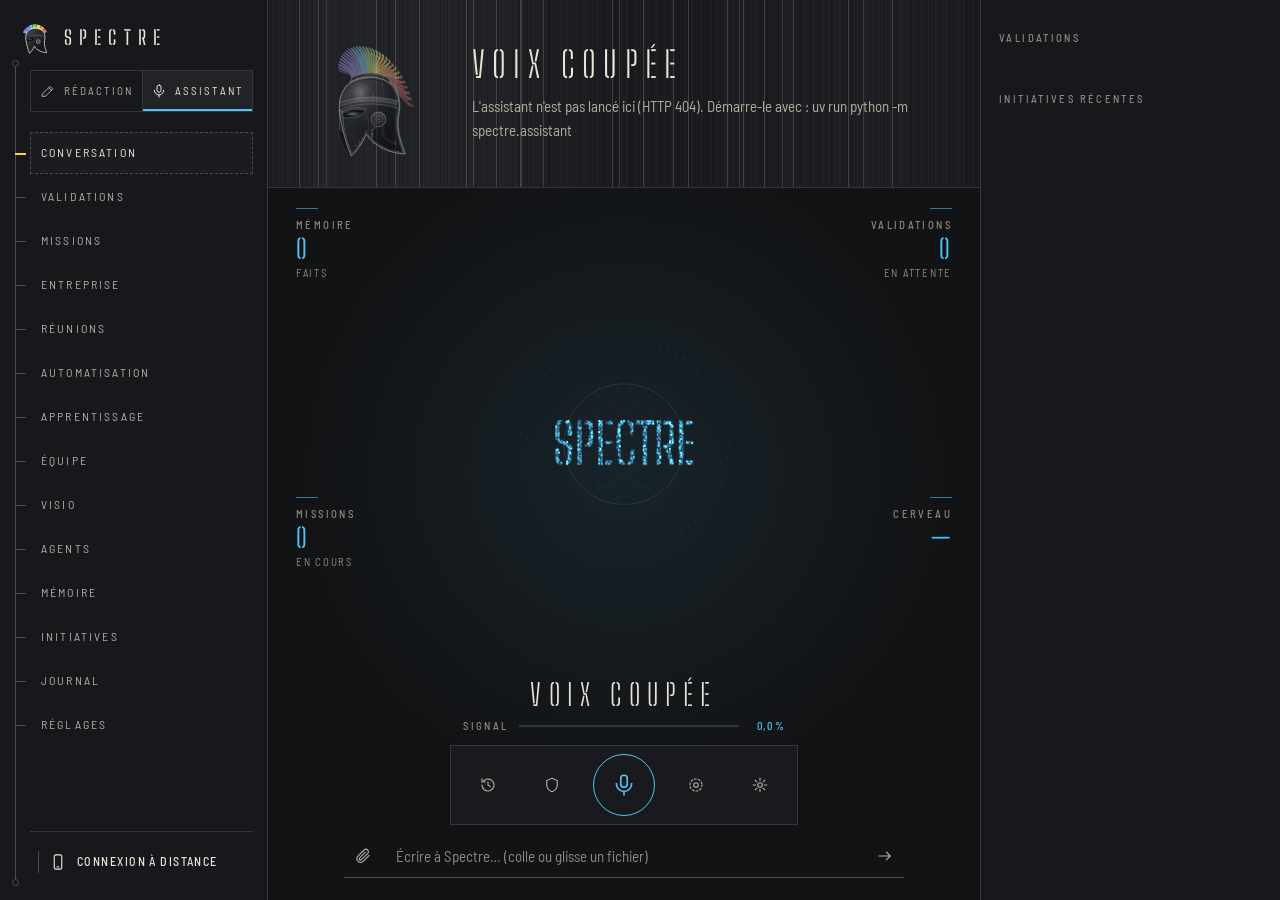
==== commit ab6bbd45: "feat: pièces jointes (conversation et Rédaction), fiches d'outils des agents, règle inscriptions/pai" ====
--- a/src/spectre/web/static/assistant.html
+++ b/src/spectre/web/static/assistant.html
@@ -21,6 +21,7 @@
     <symbol id="i-arrow" viewBox="0 0 24 24"><path d="M4 12h15M14 7l5 5-5 5"/></symbol>
     <symbol id="i-check" viewBox="0 0 24 24"><path d="M5 12l5 5 9-10"/></symbol>
     <symbol id="i-close" viewBox="0 0 24 24"><path d="M6 6l12 12M18 6 6 18"/></symbol>
+    <symbol id="i-clip" viewBox="0 0 24 24"><path d="M20 11.5 12 19.5a5 5 0 0 1-7-7l8.5-8.5a3.3 3.3 0 0 1 4.7 4.7L9.7 17.2a1.7 1.7 0 0 1-2.4-2.4L15 7"/></symbol>
     <symbol id="i-menu" viewBox="0 0 24 24"><path d="M4 7h16M4 12h16M4 17h10"/></symbol>
     <symbol id="i-shield" viewBox="0 0 24 24"><path d="M12 3l7 3v6c0 4.5-3 7.5-7 9-4-1.5-7-4.5-7-9V6z"/></symbol>
     <symbol id="mark" viewBox="24 20 380 400"><g fill="none" stroke-linecap="butt"><path class="mk-l mk-405" d="M92.3 162.8 A132 132 0 0 1 113.4 128.5" stroke="#a084ff" style="stroke-width:46"/><path class="mk-l mk-436" d="M115.8 125.8 A132 132 0 0 1 147.0 100.3" stroke="#7d86ff" style="stroke-width:46"/><path class="mk-l mk-486 agent-scout" d="M150.2 98.5 A132 132 0 0 1 188.0 84.6" stroke="#4fc3f7" style="stroke-width:46"/><path class="mk-l mk-546 agent-scribe" d="M191.6 83.9 A132 132 0 0 1 231.8 83.2" stroke="#8bd450" style="stroke-width:46"/><path class="mk-l mk-589 agent-warden" d="M235.5 83.8 A132 132 0 0 1 273.8 96.3" stroke="#ffd23f" style="stroke-width:46"/><path class="mk-l mk-615" d="M277.0 98.0 A132 132 0 0 1 309.0 122.4" stroke="#ff9f43" style="stroke-width:46"/><path class="mk-l mk-656" d="M311.6 125.1 A132 132 0 0 1 333.8 158.6" stroke="#ef5f6f" style="stroke-width:46"/></g><defs>
@@ -140,7 +141,10 @@
         <button class="dock-btn" type="button" data-goto="settings" aria-label="Réglages"><svg class="ic"><use href="#i-gear"/></svg></button>
       </nav>
       <form class="orb-say" id="say-form" autocomplete="off">
-        <input type="text" id="say" placeholder="Écrire à Spectre…" aria-label="Message à Spectre">
+        <ul class="joined" id="say-joined" aria-label="Pièces jointes" hidden></ul>
+        <input id="say-file" type="file" multiple hidden>
+        <button class="icon-btn" type="button" data-action="say-attach" aria-label="Joindre un fichier, une photo ou un document (ou colle-le, ou glisse-le ici)"><svg class="ic"><use href="#i-clip"/></svg></button>
+        <input type="text" id="say" placeholder="Écrire à Spectre… (colle ou glisse un fichier)" aria-label="Message à Spectre">
         <button class="icon-btn" type="submit" id="send" aria-label="Envoyer"><svg class="ic"><use href="#i-arrow"/></svg></button>
       </form>
       <aside class="history" id="history" hidden aria-label="Historique de la conversation">
--- a/src/spectre/web/static/app.css
+++ b/src/spectre/web/static/app.css
@@ -488,6 +488,7 @@
 
 /* ---------- Composer ------------------------------------------------------------------- */
 .composer { padding: 16px clamp(16px, 3vw, 36px) 14px; border-bottom: 1px solid var(--hair); background: var(--ground); }
+.composer.dropping { outline: 1px dashed var(--l486); outline-offset: -6px; }
 .composer-field { position: relative; }
 .composer textarea {
   display: block;
--- a/src/spectre/web/static/assistant.css
+++ b/src/spectre/web/static/assistant.css
@@ -196,10 +196,20 @@
 .dock-mic[hidden] { display: grid; opacity: 0.35; pointer-events: none; }
 body[data-voice="listening"] .dock-mic { background: color-mix(in oklab, var(--l486) 18%, transparent); }
 
-.orb-say { display: flex; align-items: center; gap: 6px; width: min(560px, 100%); border-bottom: 1px solid var(--hair-2); }
+.orb-say { display: flex; flex-wrap: wrap; align-items: center; gap: 6px; width: min(560px, 100%); border-bottom: 1px solid var(--hair-2); }
 .orb-say input { flex: 1; min-height: 42px; padding: 0 8px; border: 0; background: none; color: var(--bone); font: inherit; }
 .orb-say input:focus { outline: none; }
 .orb-say:focus-within { border-bottom-color: var(--l486); }
+.orb-say.dropping { border-bottom-color: var(--l486); background: color-mix(in oklab, var(--l486) 10%, transparent); }
+/* files joined to the next message (paperclip, paste, drop) */
+.joined { display: flex; flex-wrap: wrap; flex-basis: 100%; gap: 6px; margin: 0; padding: 4px 0 0; list-style: none; }
+.joined li { display: inline-flex; align-items: center; gap: 4px; max-width: 100%; padding: 2px 4px 2px 8px; border: 1px solid var(--hair-2); color: var(--ash); font-size: 0.82rem; }
+.joined li[data-state="sending"] { opacity: 0.6; }
+.joined li span { overflow: hidden; text-overflow: ellipsis; white-space: nowrap; max-width: 26ch; }
+.joined img { width: 28px; height: 28px; object-fit: cover; }
+.joined button { display: grid; place-items: center; width: 22px; height: 22px; padding: 0; border: 0; background: none; color: var(--ash); cursor: pointer; }
+.joined button:hover, .joined button:focus-visible { color: var(--bone); }
+.joined .ic { width: 14px; height: 14px; }
 
 /* conversation history, on demand */
 .history {
--- a/src/spectre/web/static/team.css
+++ b/src/spectre/web/static/team.css
@@ -144,8 +144,9 @@
 .cl-node small { color: var(--dim); }
 .cl-board { display: grid; gap: 8px; }
 .cl-cards { display: grid; grid-template-columns: repeat(auto-fill, minmax(min(100%, 280px), 1fr)); gap: 8px; }
-.cl-card { display: grid; gap: 6px; padding: 12px; border: 1px solid var(--hair); border-left: 3px solid var(--st); background: var(--plate); }
+.cl-card { display: grid; gap: 6px; padding: 12px; border: 1px solid var(--hair); background: var(--plate); }
 .cl-card h4 { margin: 0; font-weight: 500; font-size: 0.95rem; overflow-wrap: anywhere; }
+.cl-card h4::before { content: ""; display: inline-block; width: 8px; height: 8px; margin-right: 8px; border-radius: 50%; background: var(--st); vertical-align: 0.1em; }
 .cl-card .meta { margin: 0; }
 .cl-card[data-status="running"] { --st: var(--l615); }
 .cl-card[data-status="failed"] { --st: var(--danger); }
@@ -162,3 +163,30 @@
   .tm-face { width: 76px; height: 76px; }
 }
 @media (prefers-reduced-motion: reduce) { .cl-tile, .cl-badges .warn, .spin { animation: none !important; transition: none; } }
+
+/* ---- one colour per agent, for its name everywhere: 11 distinct colour families ---- */
+[data-agent="opus"] { --agent: #4d8dff; }
+[data-agent="sonnet"] { --agent: #a6e22e; }
+[data-agent="haiku"] { --agent: #c9a36b; }
+[data-agent="chatgpt"] { --agent: #a77bff; }
+[data-agent="mistral"] { --agent: #ff8c2e; }
+[data-agent="cursor"] { --agent: #ffd93d; }
+[data-agent="antigravity"] { --agent: #ff4d5e; }
+[data-agent="simon"] { --agent: #ffa3cf; }
+[data-agent="shelby"] { --agent: #2ecc71; }
+[data-agent="ysyss"] { --agent: #36d6e7; }
+[data-agent="lexy"] { --agent: #f03ccf; }
+:root[data-theme="light"] [data-agent="opus"] { --agent: #1f5fd6; }
+:root[data-theme="light"] [data-agent="sonnet"] { --agent: #5a8a00; }
+:root[data-theme="light"] [data-agent="haiku"] { --agent: #7a5530; }
+:root[data-theme="light"] [data-agent="chatgpt"] { --agent: #6b3fd1; }
+:root[data-theme="light"] [data-agent="mistral"] { --agent: #c45f00; }
+:root[data-theme="light"] [data-agent="cursor"] { --agent: #9c7a00; }
+:root[data-theme="light"] [data-agent="antigravity"] { --agent: #c8102e; }
+:root[data-theme="light"] [data-agent="simon"] { --agent: #c2477f; }
+:root[data-theme="light"] [data-agent="shelby"] { --agent: #138a45; }
+:root[data-theme="light"] [data-agent="ysyss"] { --agent: #00808f; }
+:root[data-theme="light"] [data-agent="lexy"] { --agent: #a0158a; }
+.ag-card[data-agent="opus"], .ag-card[data-agent="sonnet"], .ag-card[data-agent="haiku"], .ag-card[data-agent="chatgpt"], .ag-card[data-agent="mistral"], .ag-card[data-agent="cursor"], .ag-card[data-agent="antigravity"], .ag-card[data-agent="simon"], .ag-card[data-agent="shelby"], .ag-card[data-agent="ysyss"], .ag-card[data-agent="lexy"] { --c: var(--agent); }
+[data-agent] :is(.tm-name, .cl-name, .cl-row-name, .ag-name),
+#cl-lines li[data-agent] > b, #cl-sub b[data-agent] { color: var(--agent, var(--c, currentColor)); }
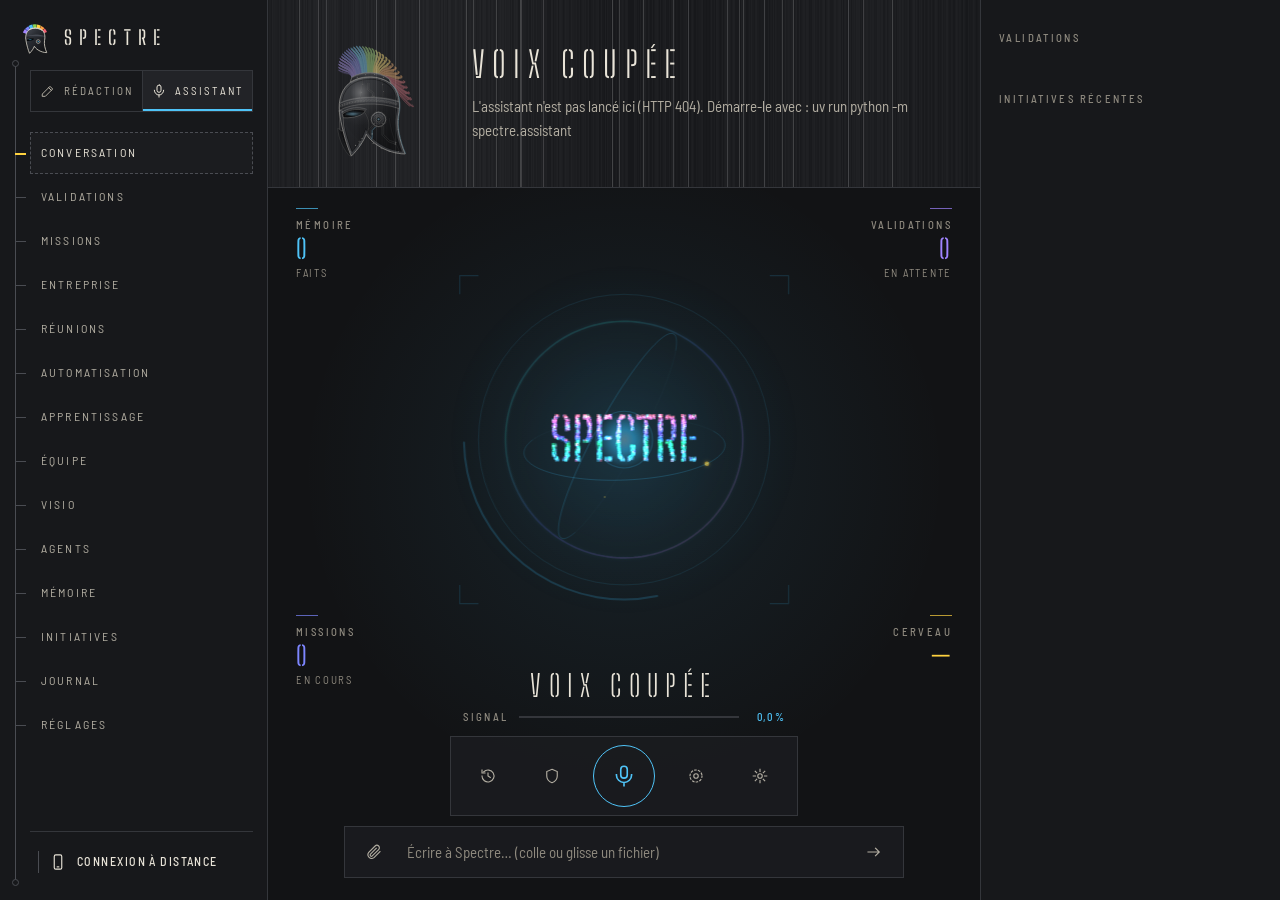
==== commit ab1999ba: "Barre de titre violette : les boutons de la fenêtre redeviennent lisibles Co-Authored-By: Claude Opu" ====
--- a/src/spectre/web/static/assistant.html
+++ b/src/spectre/web/static/assistant.html
@@ -4,7 +4,7 @@
 <meta charset="utf-8">
 <meta name="viewport" content="width=device-width, initial-scale=1, viewport-fit=cover">
 <meta name="color-scheme" content="dark light">
-<meta name="theme-color" content="#121315">
+<meta name="theme-color" content="#3f2a8c">
 <title>Spectre · Assistant</title>
 <link rel="icon" href="favicon.svg" type="image/svg+xml">
 <link rel="manifest" href="manifest.webmanifest">
--- a/src/spectre/web/static/assistant.css
+++ b/src/spectre/web/static/assistant.css
@@ -159,7 +159,7 @@
 .orb-state { margin: 0; font: 200 clamp(1.4rem, 3vw, 2rem)/1.1 var(--font-mark); letter-spacing: 0.24em; text-transform: uppercase; color: var(--bone); }
 .signal { display: flex; align-items: center; gap: 10px; margin: 0; font-size: 0.74rem; letter-spacing: 0.2em; text-transform: uppercase; color: var(--dim); }
 .signal-bar { position: relative; width: clamp(120px, 22vw, 220px); height: 2px; background: var(--hair); overflow: hidden; }
-.signal-bar i { position: absolute; inset: 0; background: var(--l486); transform: scaleX(0); transform-origin: left; transition: transform 0.08s linear; }
+.signal-bar i { position: absolute; inset: 0; background: linear-gradient(90deg, var(--l486), var(--l405) 60%, var(--l656)); transform: scaleX(0); transform-origin: left; transition: transform 0.08s linear; }
 .signal b { min-width: 6ch; font-weight: 500; color: var(--l486); letter-spacing: 0.06em; text-align: right; font-variant-numeric: tabular-nums; }
 .heard, .said { margin: 0; transition: opacity 0.6s var(--out); }
 .heard { color: var(--ash); font-size: 0.95rem; }
@@ -172,11 +172,13 @@
 .hud { position: absolute; inset: clamp(14px, 2.4vw, 28px); pointer-events: none; }
 .hud-read { position: absolute; display: grid; gap: 2px; margin: 0; }
 .hud-read .label { color: var(--dim); }
-.hud-read b { font: 300 clamp(1.3rem, 2.4vw, 1.8rem)/1 var(--font-mark); letter-spacing: 0.08em; color: var(--l486); font-variant-numeric: tabular-nums; }
+.hud-read b { font: 300 clamp(1.3rem, 2.4vw, 1.8rem)/1 var(--font-mark); letter-spacing: 0.08em; color: var(--c, var(--l486)); font-variant-numeric: tabular-nums; }
 .hud-read .unit { font-size: 0.72rem; letter-spacing: 0.16em; text-transform: uppercase; color: var(--dim); }
-.hud-read::before { content: ""; position: absolute; top: -8px; width: 22px; height: 1px; background: var(--l486); opacity: 0.6; }
-.hud-tl { top: 0; left: 0; } .hud-tr { top: 0; right: 0; text-align: right; justify-items: end; }
-.hud-bl { top: 44%; left: 0; } .hud-br { top: 44%; right: 0; text-align: right; justify-items: end; }
+.hud-read::before { content: ""; position: absolute; top: -8px; width: 22px; height: 1px; background: var(--c, var(--l486)); opacity: 0.7; }
+/* each readout is its own instrument channel, tinted along the orb's spectrum; Cerveau glows
+   amber to echo the orb's thinking state */
+.hud-tl { top: 0; left: 0; --c: var(--l486); } .hud-tr { top: 0; right: 0; text-align: right; justify-items: end; --c: var(--l405); }
+.hud-bl { top: 62%; left: 0; --c: var(--l436); } .hud-br { top: 62%; right: 0; text-align: right; justify-items: end; --c: var(--l589); }
 .hud-tr::before, .hud-br::before { right: 0; }
 
 /* dock: microphone in the middle */
@@ -196,11 +198,12 @@
 .dock-mic[hidden] { display: grid; opacity: 0.35; pointer-events: none; }
 body[data-voice="listening"] .dock-mic { background: color-mix(in oklab, var(--l486) 18%, transparent); }
 
-.orb-say { display: flex; flex-wrap: wrap; align-items: center; gap: 6px; width: min(560px, 100%); border-bottom: 1px solid var(--hair-2); }
+/* the say field wears the same console skin as the dock, so the bottom controls read as one unit */
+.orb-say { display: flex; flex-wrap: wrap; align-items: center; gap: 6px; width: min(560px, 100%); padding: 4px 10px; border: 1px solid var(--hair); background: color-mix(in oklab, var(--plate) 88%, transparent); }
 .orb-say input { flex: 1; min-height: 42px; padding: 0 8px; border: 0; background: none; color: var(--bone); font: inherit; }
 .orb-say input:focus { outline: none; }
-.orb-say:focus-within { border-bottom-color: var(--l486); }
-.orb-say.dropping { border-bottom-color: var(--l486); background: color-mix(in oklab, var(--l486) 10%, transparent); }
+.orb-say:focus-within { border-color: var(--l486); }
+.orb-say.dropping { border-color: var(--l486); background: color-mix(in oklab, var(--l486) 10%, transparent); }
 /* files joined to the next message (paperclip, paste, drop) */
 .joined { display: flex; flex-wrap: wrap; flex-basis: 100%; gap: 6px; margin: 0; padding: 4px 0 0; list-style: none; }
 .joined li { display: inline-flex; align-items: center; gap: 4px; max-width: 100%; padding: 2px 4px 2px 8px; border: 1px solid var(--hair-2); color: var(--ash); font-size: 0.82rem; }
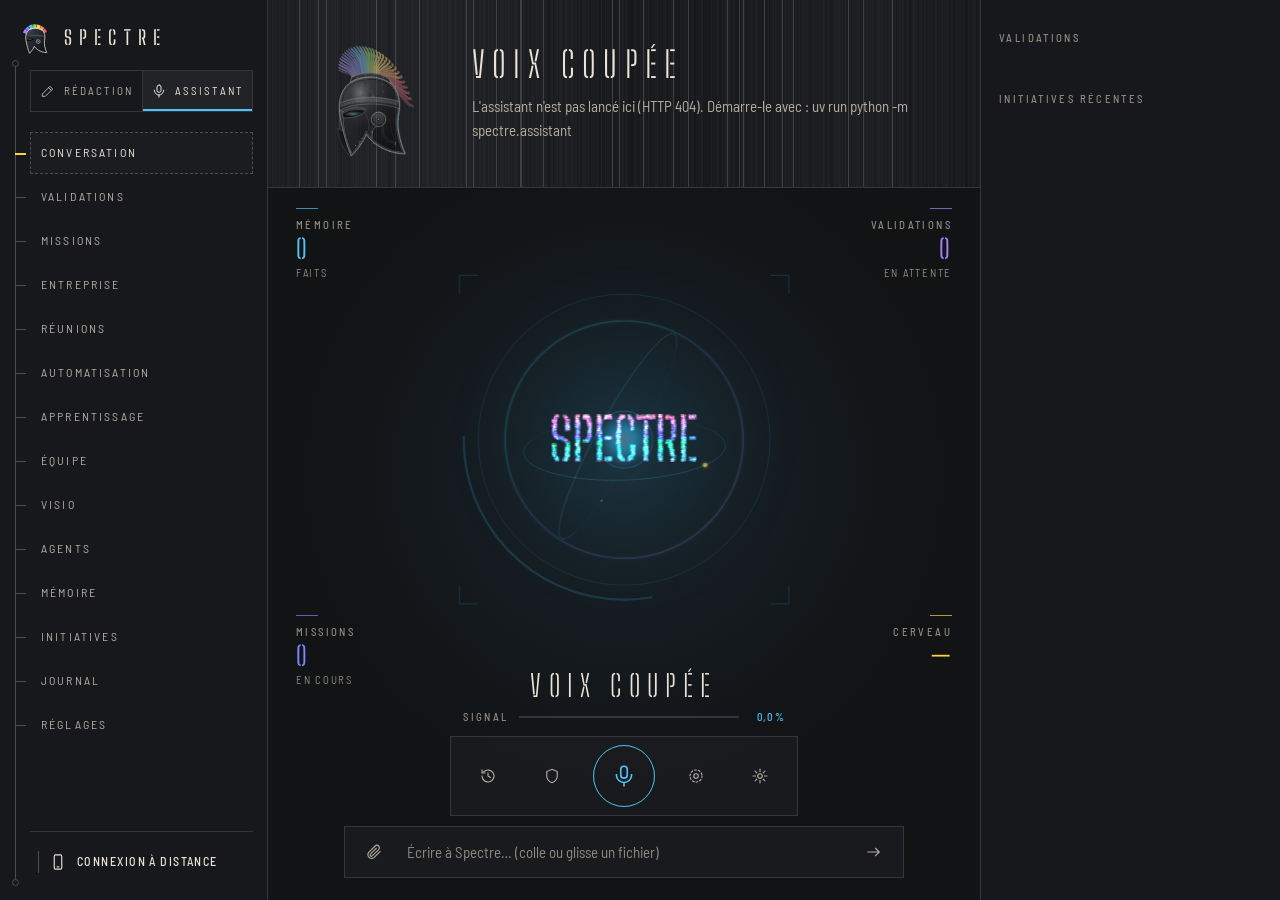
==== commit 1119f6b2: "Serveurs MCP externes : Spectre client MCP, via le portail Fiches JSON (serveurs-mcp/), stdio ou HTT" ====
--- a/src/spectre/web/static/assistant.html
+++ b/src/spectre/web/static/assistant.html
@@ -398,6 +398,24 @@
         <div><button class="btn btn-primary" type="submit">Créer l'agent</button></div>
       </form>
       <div id="agents-created" class="ag-grid"></div>
+      <h3 class="as-h as-h-sub">Serveurs MCP</h3>
+      <p class="meta">Branche à Spectre et à ses agents un serveur MCP (GitHub, Notion, une base de données, un navigateur…) : un programme lancé sur ce PC (npx, uvx, docker…) ou une adresse https. Leurs outils passent par le portail comme le reste : « lecture » s’utilise seul, « action » demande ta validation à chaque appel. Un jeton ou un mot de passe que tu tapes ici est rangé dans ~/.spectre/assistant/.env, jamais dans la fiche. Spectre peut aussi t’en proposer un : tu valides avant qu’il soit branché.</p>
+      <form class="ag-form" id="mcp-form" autocomplete="off">
+        <label><span class="label">Nom</span><input type="text" name="name" maxlength="31" required pattern="[a-z][a-z0-9_\-]{1,30}" placeholder="ex. github (minuscules)"></label>
+        <label><span class="label">Titre (facultatif)</span><input type="text" name="label" maxlength="80" placeholder="ex. GitHub"></label>
+        <label><span class="label">Connexion</span><select name="transport"><option value="stdio">Programme local (stdio)</option><option value="http">Adresse (HTTP)</option></select></label>
+        <label><span class="label">Niveau</span><select name="level"><option value="action">Action : validation à chaque appel</option><option value="ecriture">Écriture locale : seul</option><option value="lecture">Lecture seule : seul</option></select></label>
+        <label class="mcp-stdio"><span class="label">Programme</span><input type="text" name="command" maxlength="300" placeholder="ex. npx, uvx, docker"></label>
+        <label class="mcp-stdio"><span class="label">Arguments</span><input type="text" name="args" maxlength="1000" placeholder="ex. -y @modelcontextprotocol/server-memory"></label>
+        <label class="ag-wide mcp-http" hidden><span class="label">Adresse</span><input type="url" name="url" maxlength="500" placeholder="https://…/mcp"></label>
+        <label class="mcp-http" hidden><span class="label">Jeton (facultatif)</span><input type="password" name="token" autocomplete="off" placeholder="envoyé en Authorization: Bearer"></label>
+        <label class="ag-wide mcp-stdio"><span class="label">Variables d'environnement (facultatif, une par ligne)</span><textarea name="env" rows="2" maxlength="4000" placeholder="GITHUB_PERSONAL_ACCESS_TOKEN=ghp_…"></textarea></label>
+        <label><span class="label">Agents</span><input type="text" name="agents" maxlength="300" placeholder="tous, ou ex. Kyra, Syfer"></label>
+        <label><span class="label">Outils sans validation (facultatif)</span><input type="text" name="auto" maxlength="1000" placeholder="ex. search_issues, get_file_contents"></label>
+        <label class="ag-wide"><span class="label">Quand s'en servir (facultatif)</span><input type="text" name="description" maxlength="400" placeholder="ex. Lire et gérer mes dépôts GitHub"></label>
+        <div><button class="btn btn-primary" type="submit">Brancher le serveur</button></div>
+      </form>
+      <div id="mcp-servers" class="cards"></div>
       <dialog id="agent-look" class="tm-dialog"></dialog>
       <h3 class="as-h as-h-sub">Rédaction</h3>
       <p class="meta">La chaîne qui écrit les textes soignés : recherche, rédaction, contrôle.</p>
--- a/src/spectre/web/static/team.css
+++ b/src/spectre/web/static/team.css
@@ -6,6 +6,12 @@
 .avatar .av-head { transform-origin: 100px 150px; animation: av-breathe 5.5s ease-in-out infinite; }
 .avatar .av-screen { animation: av-glow 3.2s ease-in-out infinite; }
 .avatar-photo { object-fit: cover; box-shadow: 0 0 0 calc(var(--talk, 0) * 6px) var(--l589); transition: box-shadow 0.08s linear; }
+/* the picture alive on the call: its loops laid over it, cross-faded */
+.live-photo { position: relative; overflow: hidden; }
+.live-photo > .avatar-photo, .live-clip { position: absolute; inset: 0; width: 100%; height: 100%; object-fit: cover; }
+.live-clip { opacity: 0; transition: opacity 0.3s ease; pointer-events: none; }
+.live-clip.on { opacity: 1; }
+.live-photo.alive > .avatar-photo { box-shadow: none; }
 @keyframes av-breathe { 0%, 100% { transform: translateY(0); } 50% { transform: translateY(-0.9px) rotate(-0.25deg); } }
 @keyframes av-glow { 0%, 100% { opacity: 0.14; } 50% { opacity: 0.26; } }
 @media (prefers-reduced-motion: reduce) { .avatar .av-head, .avatar .av-screen { animation: none; } }
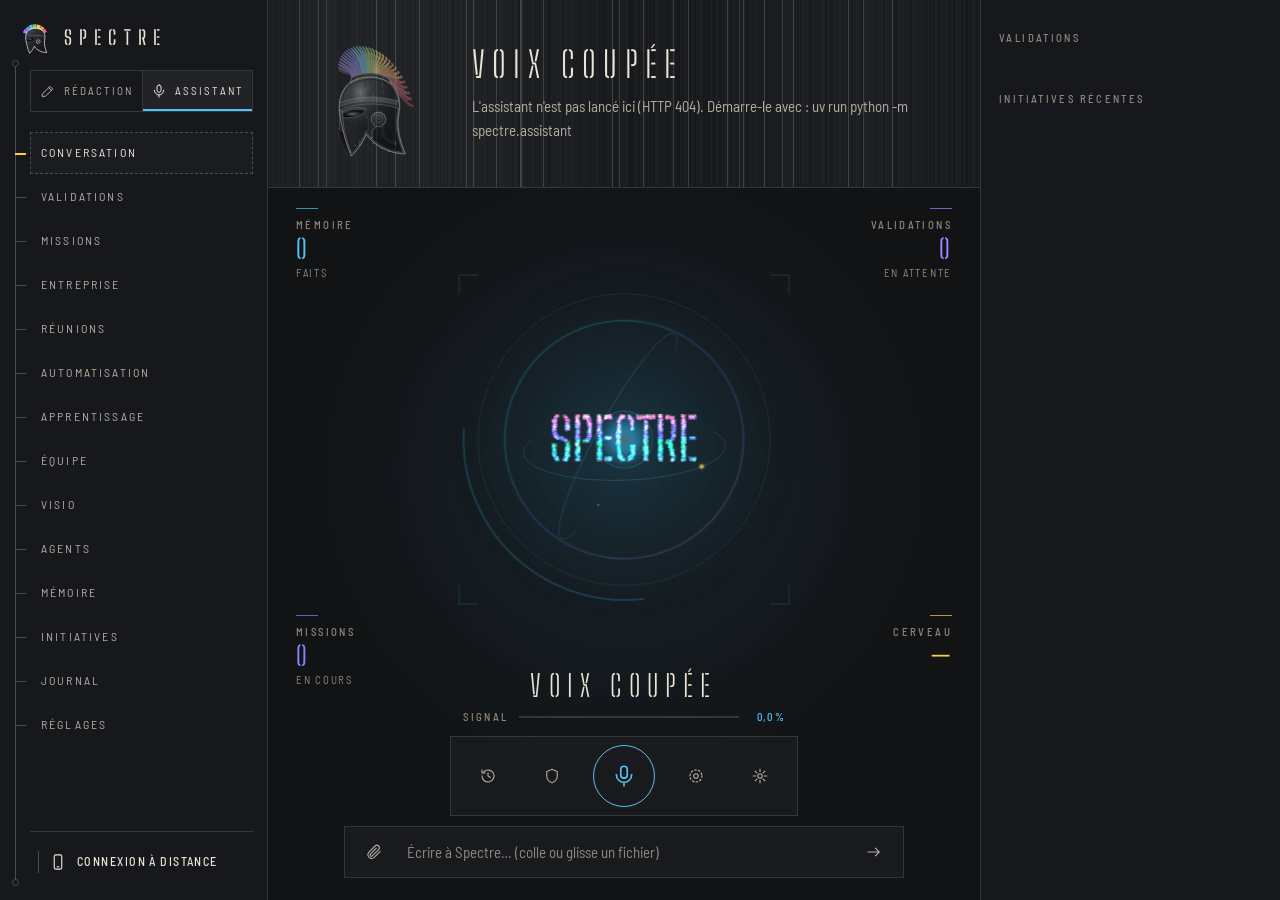
==== commit 2aaa9fbb: "Charlotte et Célya (Gemini), Rust pour tous, VS Code, pages Chrome, code en direct, tableau façon Ag" ====
--- a/src/spectre/web/static/assistant.html
+++ b/src/spectre/web/static/assistant.html
@@ -267,7 +267,9 @@
           <button class="btn" type="submit">Ajouter</button>
         </form>
         <div class="co-actions"><button class="btn btn-primary" type="button" id="company-start">Lancer les tâches prêtes</button><span class="meta" id="company-capacity"></span></div>
+        <p class="meta">Glisse une carte d’une colonne à l’autre pour la déplacer (vers « En cours » : la lancer). Une tâche à valider renvoyée « À faire » repart à son agent avec tes changements. Le tableau se met à jour tout seul.</p>
         <div id="company-board" class="co-board"></div>
+        <dialog id="task-detail" class="tm-dialog"></dialog>
       </div>
     </section>
 
@@ -451,6 +453,16 @@
           <button class="btn btn-primary" type="submit" id="face-enroll">Enregistrer ce visage</button>
         </form>
         <div id="faces" class="facts"></div>
+      </section>
+      <section class="faces-panel" aria-labelledby="links-title">
+        <h3 class="as-h" id="links-title">VS Code et Chrome</h3>
+        <p class="meta">VS Code : les agents ouvrent leurs fichiers dans ton éditeur (outil vscode), et tu peux aussi brancher Spectre dans VS Code pour que ses agents (mode Agent) utilisent les outils de Spectre, toujours avec ta validation pour ce qui est sensible.</p>
+        <div class="row"><button class="btn" type="button" id="vscode-toggle">Brancher Spectre dans VS Code</button><span class="meta" id="vscode-state"></span></div>
+        <p class="meta">Chrome : l’extension de Spectre lui envoie la page que tu regardes (adresse, titre, texte visible), pour que lui et ses agents la lisent. Rien ne quitte le PC ; pause, sites exclus (banques, mail, mots de passe par défaut) et navigation privée jamais lue. Pour l’installer : chrome://extensions › Mode développeur › Charger l’extension non empaquetée › le dossier ci-dessous, puis colle la clé dans ses options.</p>
+        <p class="meta"><code id="browser-folder"></code></p>
+        <div class="row"><button class="btn" type="button" id="browser-key">Afficher la clé</button><button class="btn btn-ghost" type="button" id="browser-renew">Changer la clé</button><button class="btn btn-ghost" type="button" id="browser-forget">Oublier toutes les pages</button></div>
+        <p class="meta"><code id="browser-token" hidden></code></p>
+        <div id="browser-pages" class="facts"></div>
       </section>
     </section>
   </main>
--- a/src/spectre/web/static/app.css
+++ b/src/spectre/web/static/app.css
@@ -630,6 +630,9 @@
 .field input, .field select { min-height: 42px; padding: 0 12px; }
 .form-error { min-height: 1.2em; margin: 0; color: var(--danger); font-size: 0.86rem; }
 .login .btn { justify-content: center; }
+.login .link-btn { justify-self: center; background: none; border: 0; padding: 4px; color: var(--muted, inherit); font: inherit; font-size: 0.86rem; text-decoration: underline; cursor: pointer; }
+.login .link-btn:hover { color: inherit; }
+.login-plate .muted { margin: 0; font-size: 0.9rem; opacity: 0.8; }
 
 /* ---------- Sheet (settings), palette, menu, toasts ------------------------------------ */
 dialog { color: var(--bone); padding: 0; border: 1px solid var(--hair-2); background: var(--plate); box-shadow: var(--shadow); }
--- a/src/spectre/web/static/assistant.css
+++ b/src/spectre/web/static/assistant.css
@@ -276,6 +276,21 @@
 .co-task h3 { font-size: 0.95rem; }
 .co-task[data-status="review"] { border-color: var(--l589); }
 .co-task[data-status="blocked"] { border-style: dashed; }
+.co-task[draggable="true"] { cursor: grab; }
+.co-col.co-drop { outline: 1px dashed var(--l589); outline-offset: 4px; }
+.co-badges { display: flex; flex-wrap: wrap; gap: 4px; }
+.co-badge { padding: 1px 6px; border: 1px solid var(--hair); font-size: 0.72rem; color: var(--ash); }
+.co-badge-you { border-color: var(--l656); color: var(--l656); }
+.co-badge-agent { border-color: var(--l486); color: var(--l486); }
+.co-detail .co-form { display: grid; gap: 6px; }
+.co-detail textarea { width: 100%; }
+.co-assign { display: flex; align-items: center; gap: 8px; }
+.co-steps, .co-events, .co-files { display: grid; gap: 6px; margin: 0; padding-left: 1.2em; }
+.co-steps li[data-ok="false"] strong { color: var(--l656); }
+.co-events li { list-style: none; margin-left: -1.2em; padding: 4px 8px; border-left: 2px solid var(--hair); }
+.co-events li[data-kind="comment"] { border-left-color: var(--l486); }
+.co-events li[data-kind="changes"] { border-left-color: var(--l615); }
+.co-events p { margin: 2px 0 0; }
 .sa-status { display: flex; flex-wrap: wrap; gap: 8px; margin: 0 0 10px; }
 .sa-chip { padding: 4px 10px; border: 1px solid var(--hair); font-size: 0.85rem; color: var(--bone); }
 .sa-chip.good { border-color: var(--l546); }
--- a/src/spectre/web/static/team.css
+++ b/src/spectre/web/static/team.css
@@ -196,3 +196,30 @@
 .ag-card[data-agent="opus"], .ag-card[data-agent="sonnet"], .ag-card[data-agent="haiku"], .ag-card[data-agent="chatgpt"], .ag-card[data-agent="mistral"], .ag-card[data-agent="cursor"], .ag-card[data-agent="antigravity"], .ag-card[data-agent="simon"], .ag-card[data-agent="shelby"], .ag-card[data-agent="ysyss"], .ag-card[data-agent="lexy"] { --c: var(--agent); }
 [data-agent] :is(.tm-name, .cl-name, .cl-row-name, .ag-name),
 #cl-lines li[data-agent] > b, #cl-sub b[data-agent] { color: var(--agent, var(--c, currentColor)); }
+
+/* ---- live code viewer (« View » on a team card, « Voir le code » on a task) ---- */
+.tm-dialog:has(.cv) { width: min(1280px, calc(100vw - 24px)); }
+.cv-top { display: flex; align-items: center; gap: 14px; }
+.cv-top .icon-btn { margin-left: auto; }
+.cv-follow { display: inline-flex; align-items: center; gap: 6px; font-size: 0.84rem; color: var(--ash); }
+.cv-doing { margin: 0; }
+.cv-body { display: grid; grid-template-columns: minmax(150px, 230px) 1fr; gap: 10px; min-height: 50vh; }
+.cv-files { display: grid; align-content: start; gap: 4px; max-height: 70vh; overflow: auto; }
+.cv-file { display: grid; gap: 1px; text-align: left; padding: 6px 8px; background: var(--ground); border: 1px solid var(--hair); color: var(--bone); font: inherit; cursor: pointer; }
+.cv-file[aria-current="true"] { border-color: var(--l589); }
+.cv-fname { overflow-wrap: anywhere; font-size: 0.86rem; }
+.cv-main { display: grid; grid-template-rows: auto 1fr; gap: 6px; min-width: 0; }
+.cv-filehead { display: flex; flex-wrap: wrap; align-items: center; gap: 4px 8px; }
+.cv-filehead .btn { margin-left: auto; }
+.cv-pre { margin: 0; max-height: 66vh; overflow: auto; padding: 8px 0; background: var(--ground); border: 1px solid var(--hair); font: 0.8rem/1.45 ui-monospace, "Cascadia Code", Consolas, monospace; tab-size: 4; }
+.cv-code { display: block; min-width: max-content; }
+.cv-line { display: block; padding-right: 12px; white-space: pre; }
+.cv-new { background: rgb(139 212 80 / 0.14); box-shadow: inset 3px 0 var(--l546); }
+.cv-n { display: inline-block; width: 4.2em; padding-right: 1em; text-align: right; color: var(--dim); user-select: none; }
+.cv-kw { color: var(--l405); }
+.cv-str { color: var(--l546); }
+.cv-num { color: var(--l615); }
+.cv-com { color: var(--dim); font-style: italic; }
+.cv-type { color: var(--l486); }
+.cv-devjob summary { cursor: pointer; }
+@media (max-width: 720px) { .cv-body { grid-template-columns: 1fr; } .cv-files { max-height: 22vh; } }
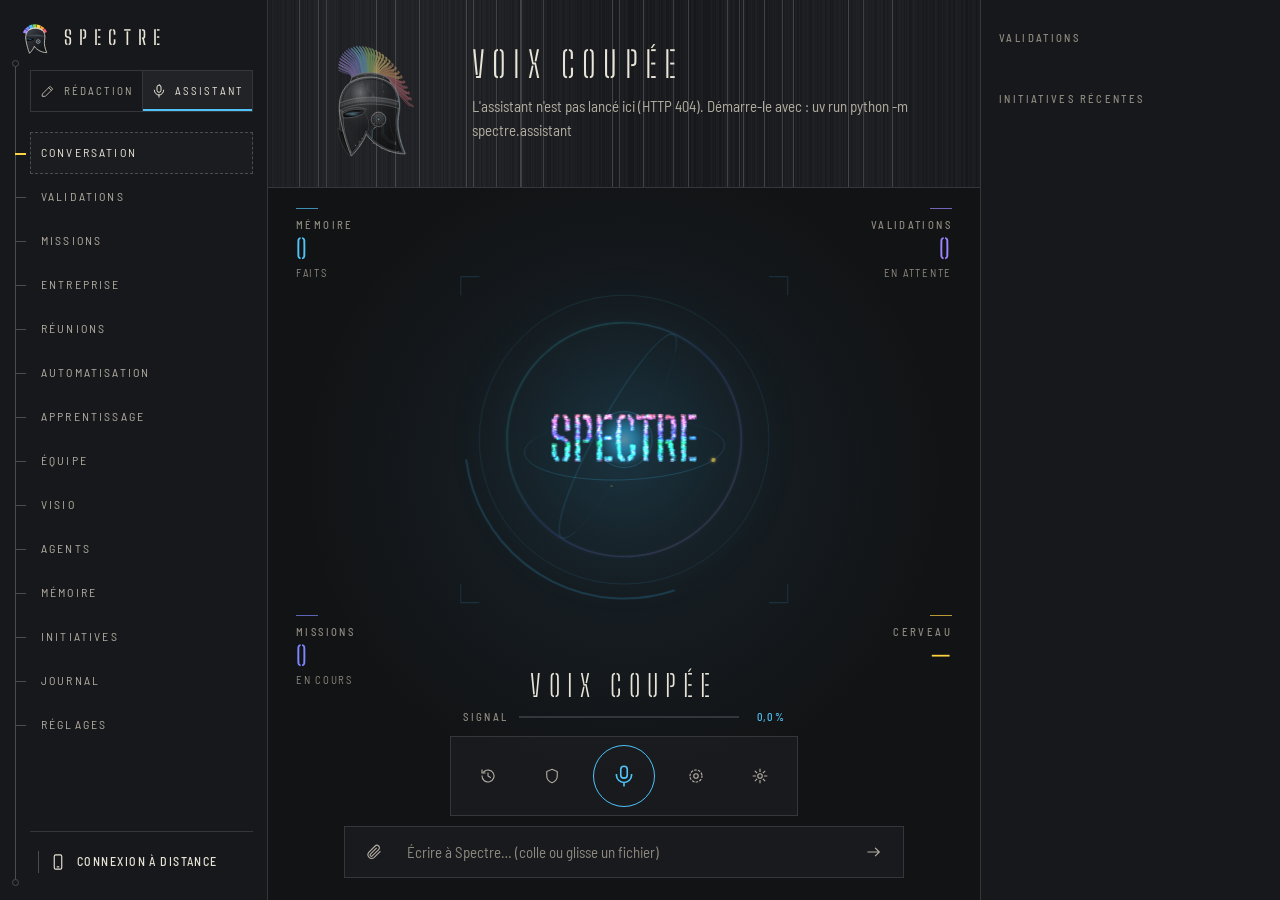
==== commit b5b3fce5: "Tableau des tâches façon Claude Kanban, tâches faites compactes, conversation lisible sur le télépho" ====
--- a/src/spectre/web/static/assistant.html
+++ b/src/spectre/web/static/assistant.html
@@ -130,6 +130,7 @@
         <p class="signal"><span class="label">Signal</span><span class="signal-bar"><i id="signal-fill"></i></span><b id="signal-value">0,0 %</b></p>
         <p class="heard" id="heard"></p>
         <p class="said" id="said"></p>
+        <button class="btn btn-ghost read-all" type="button" id="read-all" hidden><span>Lire en entier</span></button>
       </div>
       <video class="cam-preview" id="cam-preview" muted playsinline hidden aria-label="Ce que voit la caméra du téléphone"></video>
       <nav class="dock" aria-label="Commandes">
@@ -186,6 +187,22 @@
         <div><button class="btn" type="submit">Créer l'entreprise</button></div>
       </form>
       <div id="company-body" hidden>
+        <h3 class="as-h as-h-sub">Tableau des tâches</h3>
+        <form class="inline-form" id="company-plan" autocomplete="off">
+          <input type="text" name="objective" placeholder="Un objectif à découper, ex. « Lancer la bêta payante en décembre »" aria-label="Objectif">
+          <button class="btn btn-primary" type="submit">Découper en tâches</button>
+        </form>
+        <form class="inline-form" id="company-task" autocomplete="off">
+          <input type="text" name="title" required placeholder="Nouvelle tâche, ex. « Étude des prix des concurrents »" aria-label="Titre de la tâche">
+          <select name="department" id="company-task-dept" aria-label="Département"></select>
+          <select name="priority" aria-label="Priorité"><option value="1">Urgent</option><option value="2" selected>Normal</option><option value="3">Plus tard</option></select>
+          <button class="btn" type="submit">Ajouter</button>
+        </form>
+        <div class="co-actions"><button class="btn btn-primary" type="button" id="company-start">Lancer les tâches prêtes</button><span class="meta" id="company-capacity"></span></div>
+        <p class="meta">Glisse une carte d’une colonne à l’autre pour la déplacer (vers « En cours » : la lancer) ; sur le téléphone, fais défiler les colonnes de côté et utilise « Déplacer ». Une tâche à valider renvoyée « À faire » repart à son agent avec tes changements. Le tableau se met à jour tout seul.</p>
+        <div id="company-board-bar" class="co-bar"></div>
+        <div id="company-board" class="co-board"></div>
+        <dialog id="task-detail" class="tm-dialog"></dialog>
         <h3 class="as-h as-h-sub">Tableau de bord</h3>
         <div id="saas-status" class="sa-status"></div>
         <div id="saas-tiles" class="sa-tiles"></div>
@@ -255,21 +272,6 @@
         <div id="dev-jobs" class="cards"></div>
         <h3 class="as-h as-h-sub">Organigramme</h3>
         <div id="company-posts" class="co-posts"></div>
-        <h3 class="as-h as-h-sub">Faire avancer l'entreprise</h3>
-        <form class="inline-form" id="company-plan" autocomplete="off">
-          <input type="text" name="objective" placeholder="Un objectif à découper, ex. « Lancer la bêta payante en décembre »" aria-label="Objectif">
-          <button class="btn btn-primary" type="submit">Découper en tâches</button>
-        </form>
-        <form class="inline-form" id="company-task" autocomplete="off">
-          <input type="text" name="title" required placeholder="Nouvelle tâche, ex. « Étude des prix des concurrents »" aria-label="Titre de la tâche">
-          <select name="department" id="company-task-dept" aria-label="Département"></select>
-          <select name="priority" aria-label="Priorité"><option value="1">Urgent</option><option value="2" selected>Normal</option><option value="3">Plus tard</option></select>
-          <button class="btn" type="submit">Ajouter</button>
-        </form>
-        <div class="co-actions"><button class="btn btn-primary" type="button" id="company-start">Lancer les tâches prêtes</button><span class="meta" id="company-capacity"></span></div>
-        <p class="meta">Glisse une carte d’une colonne à l’autre pour la déplacer (vers « En cours » : la lancer). Une tâche à valider renvoyée « À faire » repart à son agent avec tes changements. Le tableau se met à jour tout seul.</p>
-        <div id="company-board" class="co-board"></div>
-        <dialog id="task-detail" class="tm-dialog"></dialog>
       </div>
     </section>
 
--- a/src/spectre/web/static/assistant.css
+++ b/src/spectre/web/static/assistant.css
@@ -88,6 +88,7 @@
 .card .meta { display: block; margin-bottom: 8px; }
 .card .row { display: flex; flex-wrap: wrap; gap: 8px; }
 .card pre { margin: 6px 0 8px; padding: 8px 10px; max-height: 160px; overflow: auto; background: var(--ground); border: 1px solid var(--hair); font-size: 0.8rem; white-space: pre-wrap; color: var(--ash); }
+.card details[open] pre { max-height: min(70dvh, 900px); }
 .card details summary { cursor: pointer; color: var(--dim); font-size: 0.8rem; letter-spacing: 0.14em; text-transform: uppercase; }
 .empty-cards { color: var(--dim); font-size: 0.9rem; }
 .insp-sub { margin: 24px 0 10px; }
@@ -164,7 +165,11 @@
 .heard, .said { margin: 0; transition: opacity 0.6s var(--out); }
 .heard { color: var(--ash); font-size: 0.95rem; }
 .heard:not(:empty)::before { content: "« "; } .heard:not(:empty)::after { content: " »"; }
-.said { color: var(--bone); font-size: clamp(1rem, 1.6vw, 1.15rem); line-height: 1.5; text-wrap: balance; }
+.said { color: var(--bone); font-size: clamp(1rem, 1.6vw, 1.15rem); line-height: 1.5; text-wrap: balance; max-height: 30dvh; overflow-y: auto; overscroll-behavior: contain; white-space: pre-wrap; overflow-wrap: anywhere; }
+.said.long { text-align: left; text-wrap: pretty; }
+.orb-caption { min-height: 0; max-width: min(64ch, 100%); }
+.orb-caption .read-all { justify-self: center; }
+.heard.gone, .said.gone, .read-all[hidden] { display: none; }
 .heard:empty, .said:empty { display: none; }
 .fading { opacity: 0; }
 
@@ -270,8 +275,32 @@
 .co-post select { min-height: 38px; padding: 0 8px; width: 100%; min-width: 0; }
 #company-plan, #company-task { margin-bottom: 10px; }
 .co-actions { display: flex; flex-wrap: wrap; align-items: center; gap: 12px; margin: 4px 0 14px; }
-.co-board { display: grid; grid-template-columns: repeat(auto-fill, minmax(min(100%, 230px), 1fr)); gap: 14px 10px; align-items: start; }
-.co-col { display: grid; align-content: start; gap: 8px; min-width: 0; }
+/* the task board, Kanban style: the five columns side by side, scrolled sideways when the
+   screen is narrow (one column per screen on a phone, snapped) */
+.co-board { display: flex; gap: 10px; align-items: flex-start; overflow-x: auto; padding: 0 0 10px; scroll-snap-type: x mandatory; overscroll-behavior-x: contain; }
+.co-col { display: grid; align-content: start; gap: 8px; flex: 1 0 250px; max-width: 340px; min-height: 160px; padding: 8px; border: 1px solid var(--hair); background: color-mix(in oklab, var(--plate) 55%, transparent); scroll-snap-align: start; }
+.co-col[data-status="done"] { flex: 0 0 230px; }
+.co-done { display: grid; gap: 2px; margin: 0; padding: 0; list-style: none; }
+.co-done-row { display: grid; grid-template-columns: auto minmax(0, 1fr) auto; align-items: baseline; gap: 6px; width: 100%; padding: 5px 4px; border: 0; border-bottom: 1px solid var(--hair); background: none; color: var(--ash); font: inherit; font-size: 0.84rem; text-align: left; cursor: pointer; }
+.co-done-row:hover, .co-done-row:focus-visible { color: var(--bone); }
+.co-done-check { color: var(--l546); }
+.co-done-title { overflow: hidden; text-overflow: ellipsis; white-space: nowrap; }
+.co-done-row .meta { margin: 0; font-size: 0.72rem; white-space: nowrap; }
+.co-done-more { justify-self: start; }
+.co-move { min-height: 36px; padding: 0 8px; }
+/* Kanban cards stay compact: small actions, the whole card opens its detail */
+.co-task { padding: 10px 10px 10px 18px; cursor: pointer; }
+.co-task h3 { margin-bottom: 2px; }
+.co-task .meta { margin-bottom: 6px; font-size: 0.74rem; }
+.co-task .co-badges { margin-bottom: 8px; }
+.co-task .row { gap: 4px; }
+.co-task .row .btn { min-height: 28px; padding: 0 8px; font-size: 0.66rem; letter-spacing: 0.1em; }
+.co-task .row .btn::before { display: none; }
+.co-task .co-move { min-height: 28px; font-size: 0.8rem; }
+.co-board { scrollbar-width: thin; scrollbar-color: var(--hair-2) transparent; }
+.co-col { flex: 1 0 200px; }
+.co-col[data-status="done"] { flex: 0 0 210px; }
+
 .co-col h4 { display: flex; justify-content: space-between; margin: 0; padding: 6px 2px; font-size: 0.76rem; letter-spacing: 0.14em; text-transform: uppercase; color: var(--dim); border-bottom: 1px solid var(--hair); }
 .co-task h3 { font-size: 0.95rem; }
 .co-task[data-status="review"] { border-color: var(--l589); }
@@ -281,7 +310,34 @@
 .co-badges { display: flex; flex-wrap: wrap; gap: 4px; }
 .co-badge { padding: 1px 6px; border: 1px solid var(--hair); font-size: 0.72rem; color: var(--ash); }
 .co-badge-you { border-color: var(--l656); color: var(--l656); }
-.co-badge-agent { border-color: var(--l486); color: var(--l486); }
+.co-badge-agent { --agent: var(--l486); border-color: color-mix(in oklab, var(--agent) 70%, transparent); color: var(--agent); background: color-mix(in oklab, var(--agent) 12%, transparent); }
+.co-badge-blocks { border-color: var(--l615); color: var(--l615); }
+
+/* colour by column, like Claude's task boards: each status has its hue (dot, count, column wash,
+   card tick and glow); the running column breathes, the cards waiting for a yes glow amber */
+.co-col[data-status="todo"] { --hue: var(--l436); }
+.co-col[data-status="doing"] { --hue: var(--l486); }
+.co-col[data-status="review"] { --hue: var(--l589); }
+.co-col[data-status="blocked"] { --hue: var(--l656); }
+.co-col[data-status="done"] { --hue: var(--l546); }
+.co-col { border-top: 2px solid var(--hue, var(--hair)); background: linear-gradient(180deg, color-mix(in oklab, var(--hue, var(--plate)) 10%, transparent), color-mix(in oklab, var(--plate) 50%, transparent) 140px); }
+.co-col h4 { justify-content: flex-start; align-items: center; gap: 8px; border-bottom-color: color-mix(in oklab, var(--hue) 35%, var(--hair)); }
+.co-col h4 span { flex: 1; color: var(--bone); }
+.co-dot { width: 8px; height: 8px; border-radius: 50%; background: var(--hue); box-shadow: 0 0 8px var(--hue); }
+.co-count { min-width: 22px; padding: 1px 7px; border-radius: 999px; text-align: center; font-weight: 500; letter-spacing: 0; color: var(--hue); background: color-mix(in oklab, var(--hue) 16%, transparent); }
+.co-task { --tick: var(--hue); background: linear-gradient(135deg, color-mix(in oklab, var(--hue) 9%, var(--plate)), var(--plate) 60%); border-color: color-mix(in oklab, var(--hue) 30%, var(--hair)); transition: transform 0.15s var(--out), box-shadow 0.2s var(--out), border-color 0.2s; }
+.co-task:hover, .co-task:focus-within { transform: translateY(-2px); border-color: color-mix(in oklab, var(--hue) 65%, transparent); box-shadow: 0 6px 22px -10px var(--hue); }
+.co-task[data-priority="1"] h3::before { content: "▲ "; color: var(--l656); font-size: 0.8em; }
+.co-col[data-status="doing"] .co-dot, .co-col[data-status="doing"] .co-task::before { animation: co-pulse 1.6s ease-in-out infinite; }
+.co-task[data-waiting="true"] { border-color: var(--l589); box-shadow: 0 0 0 1px var(--l589), 0 0 18px -6px var(--l589); }
+.co-col.co-drop { outline-color: var(--hue); background: color-mix(in oklab, var(--hue) 14%, var(--plate)); }
+@keyframes co-pulse { 50% { opacity: 0.35; } }
+.co-bar { display: flex; flex-wrap: wrap; align-items: center; gap: 12px; margin: 0 0 10px; }
+.co-filter { display: flex; align-items: center; gap: 8px; }
+.co-filter select { min-height: 36px; padding: 0 8px; }
+.co-live { display: inline-flex; align-items: center; gap: 6px; font-size: 0.74rem; letter-spacing: 0.16em; text-transform: uppercase; color: var(--dim); }
+.co-live i { width: 7px; height: 7px; border-radius: 50%; background: var(--l546); box-shadow: 0 0 6px var(--l546); animation: co-pulse 2s ease-in-out infinite; }
+@media (prefers-reduced-motion: reduce) { .co-dot, .co-task::before, .co-live i { animation: none !important; } .co-task, .co-task:hover { transition: none; transform: none; } }
 .co-detail .co-form { display: grid; gap: 6px; }
 .co-detail textarea { width: 100%; }
 .co-assign { display: flex; align-items: center; gap: 8px; }
@@ -372,3 +428,4 @@
 .ag-form input, .ag-form select { min-height: 40px; padding: 0 10px; width: 100%; min-width: 0; }
 .ag-form textarea { padding: 8px 10px; resize: vertical; }
 @media (max-width: 600px) { .ag-form { grid-template-columns: 1fr; } }
+@media (max-width: 899px) { .co-col, .co-col[data-status="done"] { flex: 0 0 min(84vw, 340px); } .co-task .row .btn, .co-task .co-move { min-height: 38px; } }
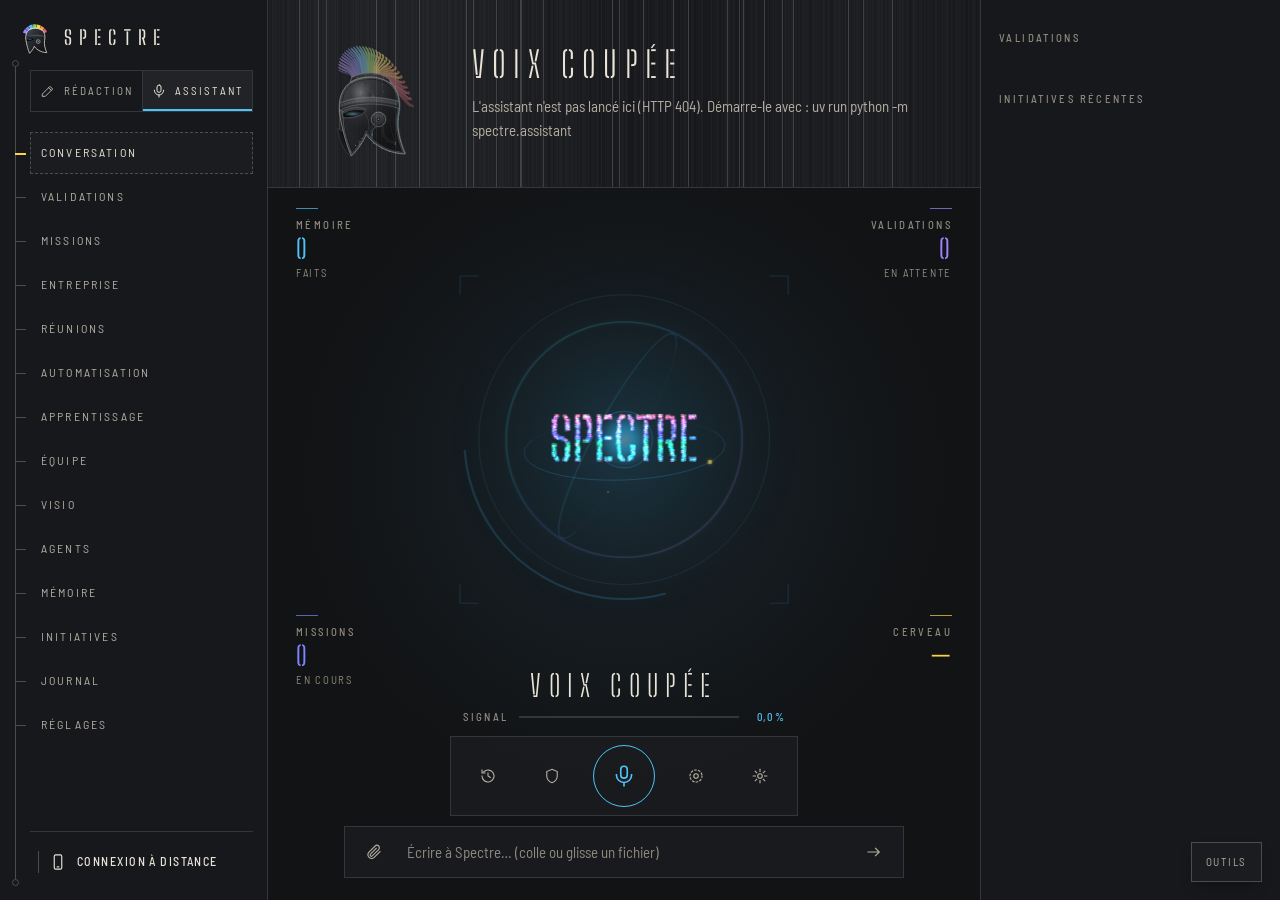
==== commit 08242df2: "Cahier « IA personnelle », messageries par QR code, outils visibles en direct - Temps : timeline.py " ====
--- a/src/spectre/web/static/assistant.html
+++ b/src/spectre/web/static/assistant.html
@@ -333,6 +333,10 @@
 
       <h3 class="as-h as-h-sub">Telegram</h3>
       <div id="telegram" class="card tg-card"></div>
+
+      <h3 class="as-h as-h-sub">Autres messageries</h3>
+      <p class="meta">Chaque messagerie se jumelle par QR code. Seules les conversations jumelées sont servies ; les jetons restent sur ce PC.</p>
+      <div id="messengers" class="msg-grid"></div>
     </section>
 
     <section class="as-view" data-view="learning" hidden>
@@ -500,6 +504,17 @@
     </div>
   </form>
 </dialog>
+<aside id="tools-live" class="tools-live" hidden aria-label="Outils en direct">
+  <header class="tools-live-head">
+    <span class="tools-live-title">Outils en direct</span>
+    <span id="tools-live-count" class="count"></span>
+    <button type="button" id="tools-live-pin" class="tools-live-btn" aria-pressed="false" title="Garder ouvert">Épingler</button>
+    <button type="button" id="tools-live-mute" class="tools-live-btn" aria-pressed="false" title="Ne plus ouvrir tout seul">Discret</button>
+    <button type="button" id="tools-live-close" class="tools-live-btn" title="Fermer">✕</button>
+  </header>
+  <ol id="tools-live-list" class="tools-live-list" aria-live="polite"></ol>
+</aside>
+<button type="button" id="tools-live-open" class="tools-live-fab" title="Outils en direct">Outils <span id="tools-live-fab-count" class="count"></span></button>
 <div id="toasts" class="toasts" aria-live="polite"></div>
 <script src="assistant.js" type="module"></script>
 </body>
--- a/src/spectre/web/static/assistant.css
+++ b/src/spectre/web/static/assistant.css
@@ -429,3 +429,49 @@
 .ag-form textarea { padding: 8px 10px; resize: vertical; }
 @media (max-width: 600px) { .ag-form { grid-template-columns: 1fr; } }
 @media (max-width: 899px) { .co-col, .co-col[data-status="done"] { flex: 0 0 min(84vw, 340px); } .co-task .row .btn, .co-task .co-move { min-height: 38px; } }
+
+/* ---- tools live: every tool Spectre or an agent uses opens here as it runs ---- */
+.tools-live {
+  position: fixed; z-index: 55; right: 18px; bottom: 70px;
+  width: min(440px, calc(100vw - 36px)); max-height: min(70vh, 640px);
+  display: grid; grid-template-rows: auto minmax(0, 1fr);
+  background: var(--plate); border: 1px solid var(--hair-2); box-shadow: var(--shadow);
+  animation: toast-in 0.3s var(--out);
+}
+.tools-live[hidden] { display: none; }
+.tools-live-head { display: flex; align-items: center; gap: 8px; padding: 8px 10px; border-bottom: 1px solid var(--hair); }
+.tools-live-title { flex: 1; font-size: 0.76rem; letter-spacing: 0.18em; text-transform: uppercase; color: var(--bone); }
+.tools-live-btn { min-height: 30px; padding: 0 8px; border: 1px solid var(--hair); background: none; color: var(--ash); font: inherit; font-size: 0.72rem; cursor: pointer; }
+.tools-live-btn:hover, .tools-live-btn[aria-pressed="true"] { color: var(--bone); border-color: var(--l589); }
+.tools-live-list { margin: 0; padding: 6px; list-style: none; overflow-y: auto; display: grid; gap: 6px; align-content: start; }
+.tool-card { --tick: var(--l486); position: relative; padding: 8px 10px 8px 16px; background: var(--plate-2); border: 1px solid var(--hair); }
+.tool-card::before { content: ""; position: absolute; left: 6px; top: 8px; bottom: 8px; width: 2px; background: var(--tick); }
+.tool-card[data-status="running"] { --tick: var(--l589); }
+.tool-card[data-status="running"]::before { animation: tool-pulse 1s ease-in-out infinite alternate; }
+.tool-card[data-status="ok"] { --tick: var(--l546); }
+.tool-card[data-status="fail"] { --tick: var(--danger); }
+.tool-line { display: flex; gap: 8px; align-items: baseline; font-size: 0.82rem; }
+.tool-who { color: var(--l405); font-weight: 600; }
+.tool-name { color: var(--bone); font-family: ui-monospace, Consolas, monospace; font-size: 0.78rem; }
+.tool-state { margin-left: auto; color: var(--dim); font-size: 0.72rem; white-space: nowrap; }
+.tool-target { margin-top: 2px; color: var(--ash); font-size: 0.76rem; overflow-wrap: anywhere; }
+.tool-card details { margin-top: 4px; }
+.tool-card summary { cursor: pointer; color: var(--dim); font-size: 0.72rem; }
+.tool-card pre { margin: 4px 0 0; max-height: 220px; overflow: auto; white-space: pre-wrap; overflow-wrap: anywhere; font-size: 0.72rem; color: var(--ash); }
+.tools-live-fab { position: fixed; z-index: 54; right: 18px; bottom: 18px; min-height: 40px; padding: 0 14px; border: 1px solid var(--hair-2); background: var(--plate); color: var(--ash); font: inherit; font-size: 0.74rem; letter-spacing: 0.14em; text-transform: uppercase; cursor: pointer; box-shadow: var(--shadow); }
+.tools-live-fab:hover { color: var(--bone); border-color: var(--l589); }
+.toasts { bottom: 70px; }
+@keyframes tool-pulse { from { opacity: 0.35; } to { opacity: 1; } }
+@media (prefers-reduced-motion: reduce) {
+  .tools-live { animation: none; }
+  .tool-card[data-status="running"]::before { animation: none; }
+}
+
+/* ---- Telegram pairing QR code ---- */
+.tg-qr { width: 200px; max-width: 60vw; padding: 10px; background: #fff; margin: 8px 0; }
+.tg-qr svg { display: block; width: 100%; height: auto; }
+
+/* ---- other messaging apps ---- */
+.msg-grid { display: grid; gap: 12px; grid-template-columns: repeat(auto-fit, minmax(300px, 1fr)); }
+.msg-grid h4 { margin: 0; }
+.msg-form { display: grid; gap: 6px; }
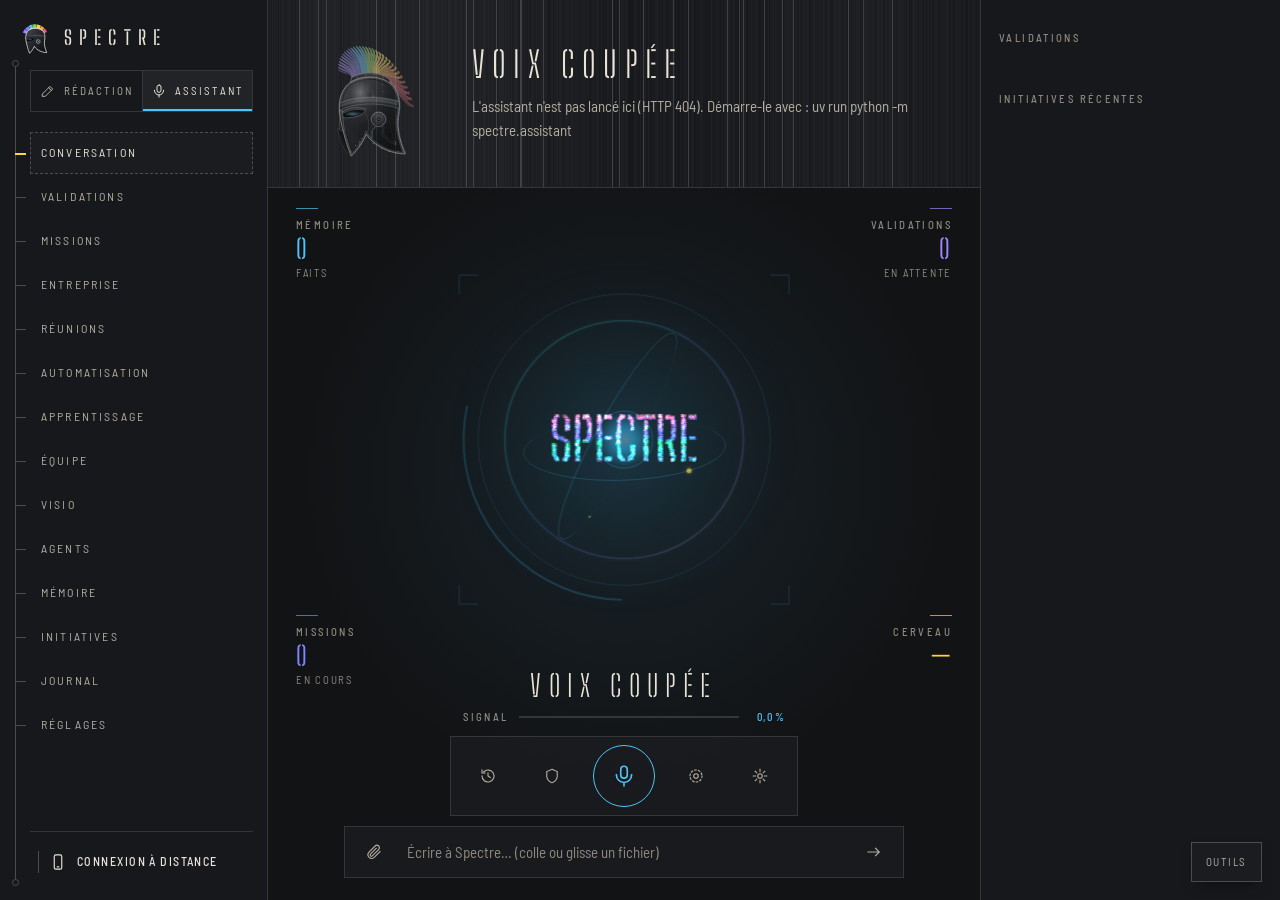
==== commit 7921ea7b: "fix(voix): voix de Spectre plus forte sur le téléphone Le micro ouvert pendant que Spectre parle (ré" ====
--- a/src/spectre/web/static/assistant.html
+++ b/src/spectre/web/static/assistant.html
@@ -451,6 +451,11 @@
     <section class="as-view" data-view="settings" hidden>
       <h2 class="as-h">Réglages de l'assistant</h2>
       <form id="settings-form" class="settings-grid" autocomplete="off"></form>
+      <section class="faces-panel" id="phone-panel" aria-labelledby="phone-title" hidden>
+        <h3 class="as-h" id="phone-title">Sur cet appareil</h3>
+        <label class="co-switch"><input type="checkbox" id="phone-barge"><span>Couper Spectre en parlant par-dessus</span></label>
+        <p class="meta">Le micro reste alors ouvert pendant qu'il parle : le téléphone passe en mode « appel » et sa voix est nettement moins forte. Sans cette option, touche le micro pour le couper, et sa voix sort au volume du média.</p>
+      </section>
       <section class="faces-panel" aria-labelledby="faces-title">
         <h3 class="as-h" id="faces-title">Visages connus</h3>
         <p class="meta">Spectre ne reconnaît que les personnes enregistrées ici, avec leur accord. Il ne garde aucune photo : seulement une empreinte numérique (128 nombres), sur ce PC, effaçable à tout moment.</p>
